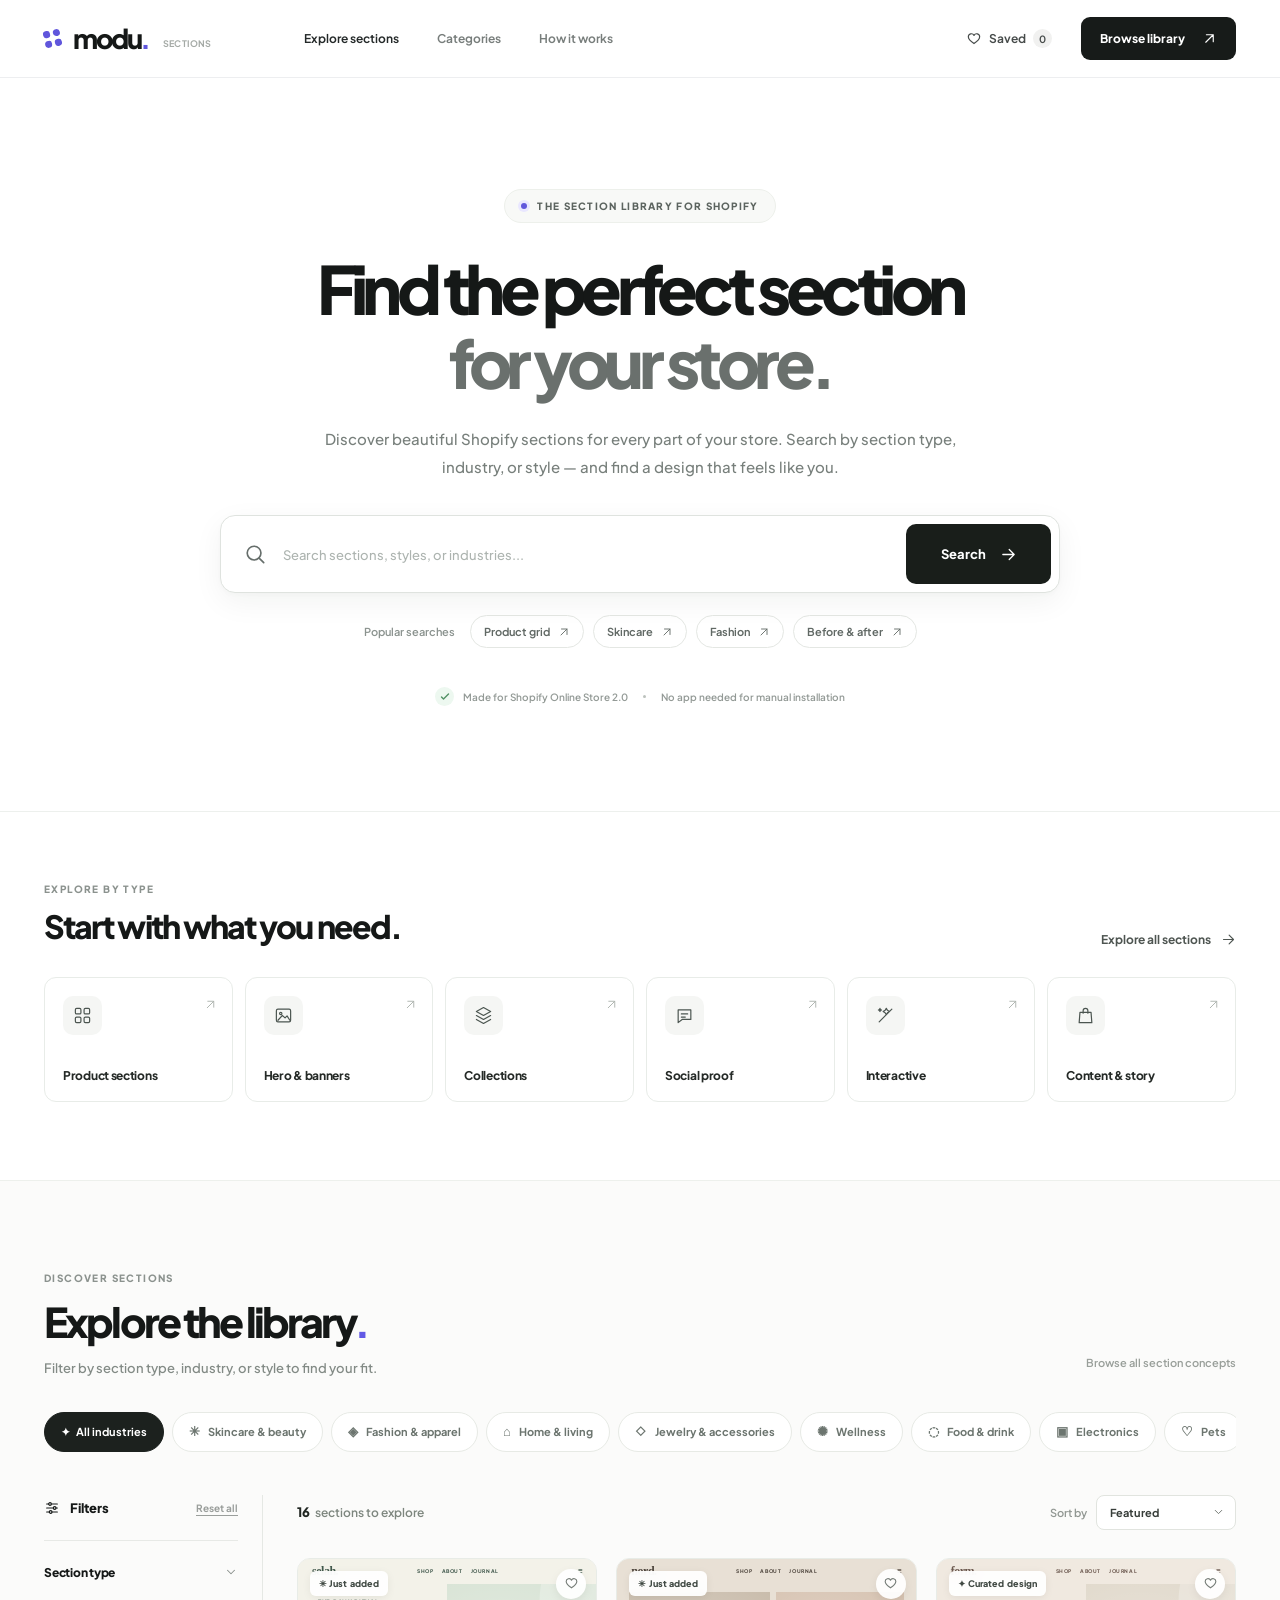
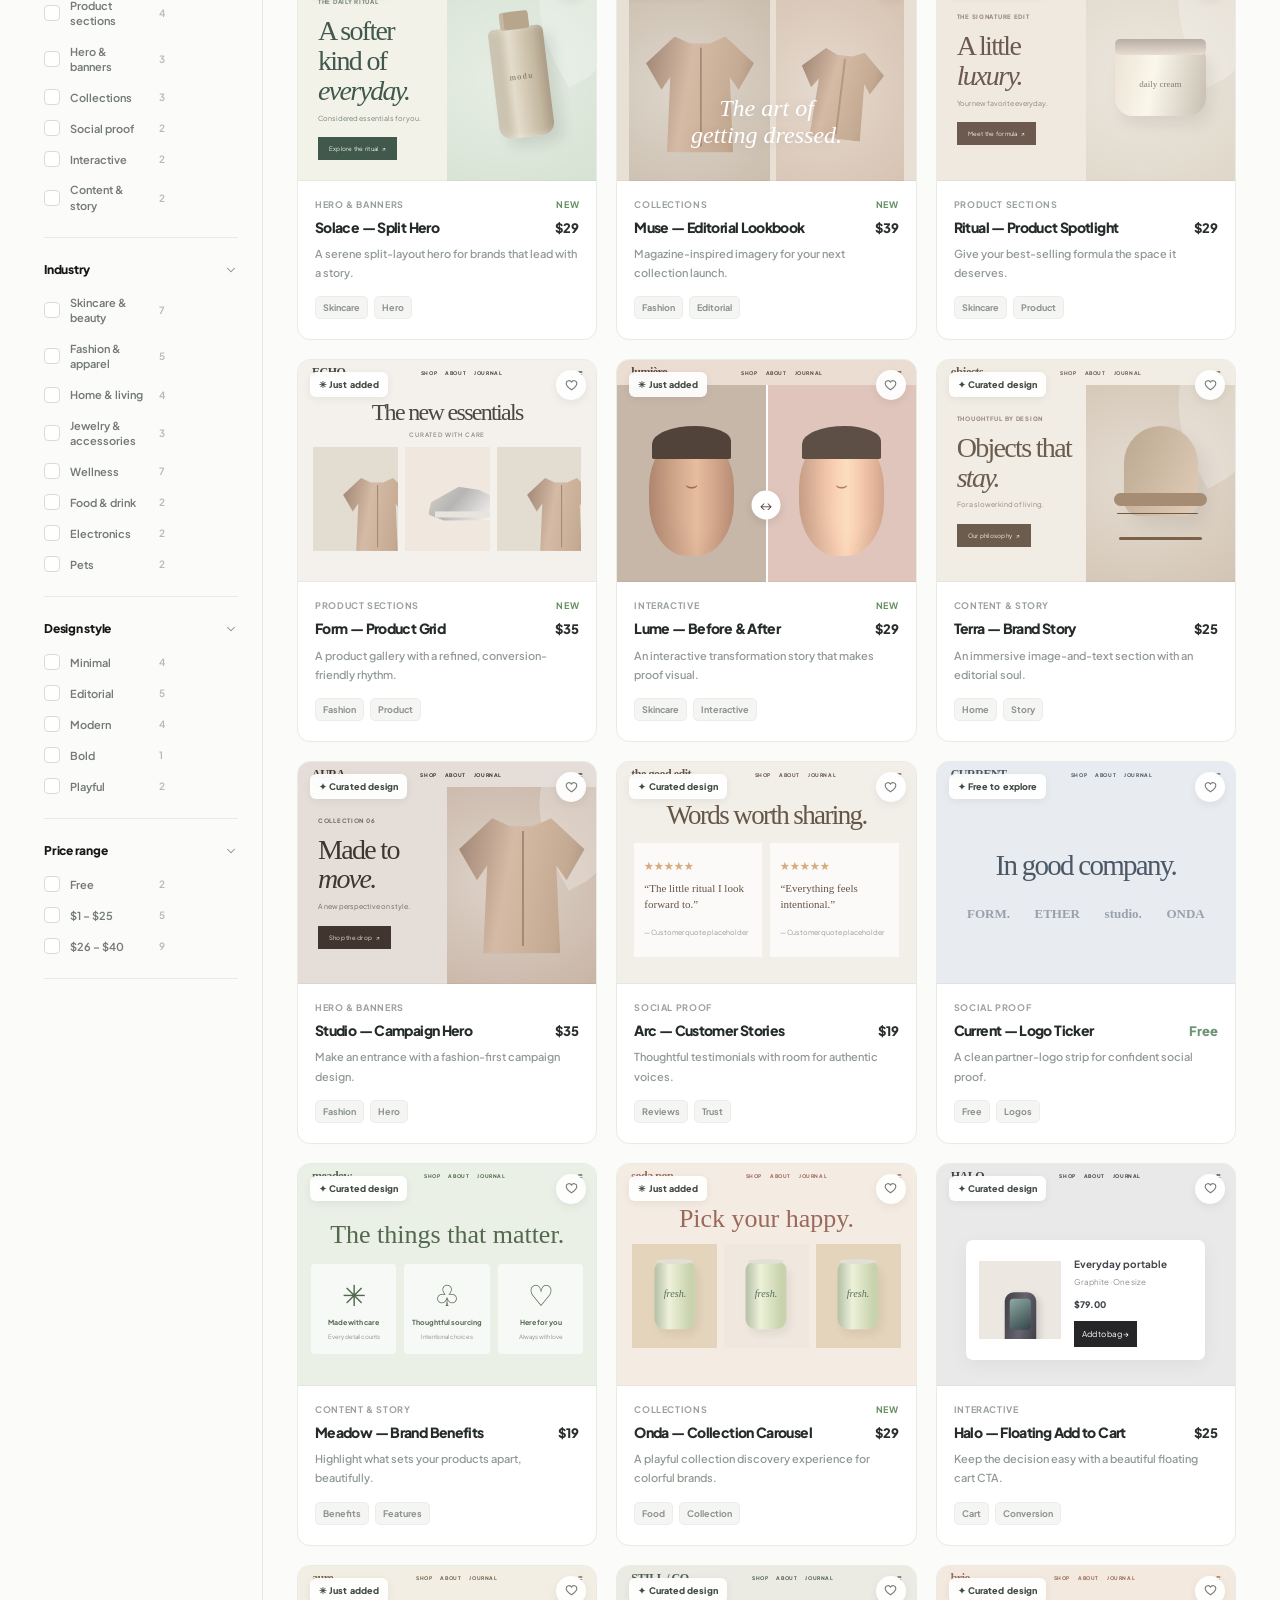
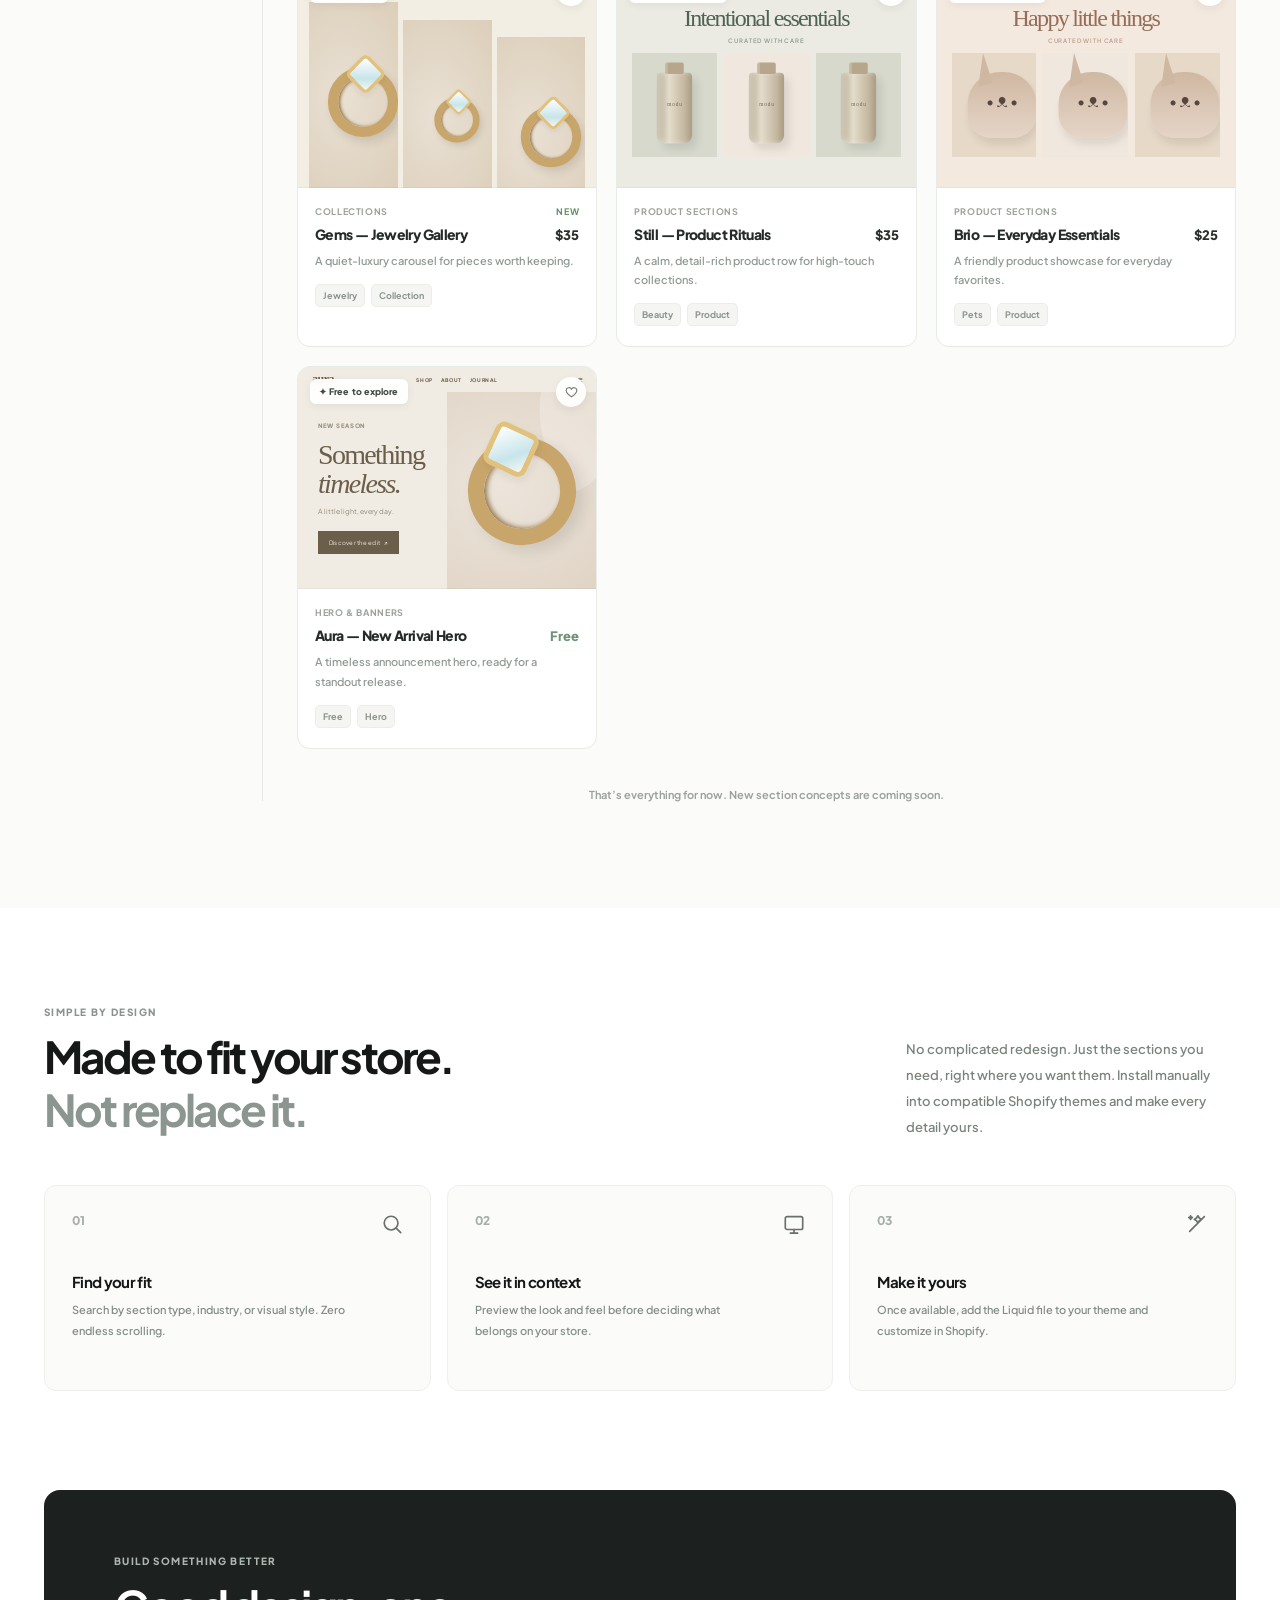
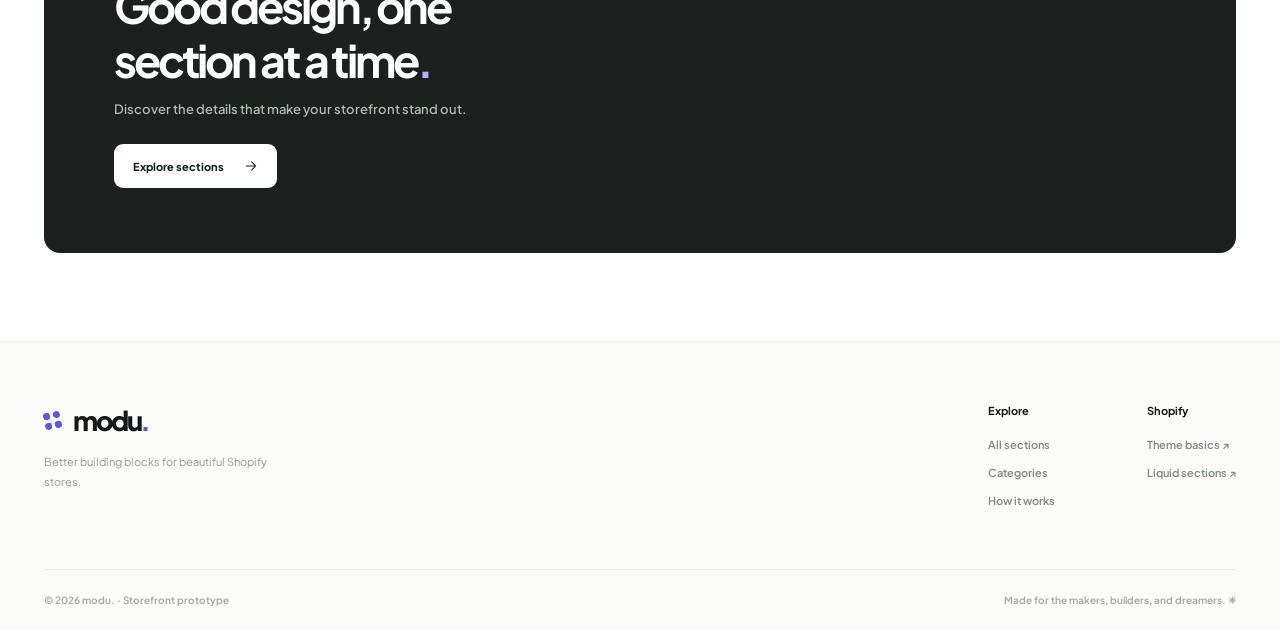
==== index.html @ a3907ee9 "feat: publish refined Shopify sections marketplace frontend and Pages workflow" ====
<!doctype html>
<html lang="en">
<head>
  <meta charset="utf-8" />
  <meta name="viewport" content="width=device-width, initial-scale=1" />
  <meta name="theme-color" content="#fafaf8" />
  <meta name="description" content="Discover thoughtfully designed Shopify sections. Search by section type, industry, style, and price, then preview your favorites." />
  <title>modu. — A better way to build Shopify stores</title>
  <link rel="preconnect" href="https://fonts.googleapis.com" />
  <link rel="preconnect" href="https://fonts.gstatic.com" crossorigin />
  <link href="https://fonts.googleapis.com/css2?family=Plus+Jakarta+Sans:wght@400;450;500;550;600;650;700;750;800&display=swap" rel="stylesheet" />
  <link rel="stylesheet" href="styles.css" />
  <link rel="stylesheet" href="refined.css" />

</head>
<body>
  <svg class="sprite" xmlns="http://www.w3.org/2000/svg" aria-hidden="true">
    <symbol id="i-search" viewBox="0 0 24 24"><circle cx="11" cy="11" r="7.5"/><path d="m16.5 16.5 5 5"/></symbol>
    <symbol id="i-arrow" viewBox="0 0 24 24"><path d="M4 12h16m-7-7 7 7-7 7"/></symbol>
    <symbol id="i-northeast" viewBox="0 0 24 24"><path d="M6 18 18 6M7 6h11v11"/></symbol>
    <symbol id="i-chevron" viewBox="0 0 24 24"><path d="m6 9 6 6 6-6"/></symbol>
    <symbol id="i-heart" viewBox="0 0 24 24"><path d="M20.5 8.6c0 4.4-8.5 10.3-8.5 10.3S3.5 13 3.5 8.6a4.5 4.5 0 0 1 8.5-2 4.5 4.5 0 0 1 8.5 2Z"/></symbol>
    <symbol id="i-sparkles" viewBox="0 0 24 24"><path d="m12 2 1.8 6.2L20 10l-6.2 1.8L12 18l-1.8-6.2L4 10l6.2-1.8L12 2Z"/><path d="m19 17 .7 2.3L22 20l-2.3.7L19 23l-.7-2.3L16 20l2.3-.7L19 17Z"/></symbol>
    <symbol id="i-grid" viewBox="0 0 24 24"><rect x="3" y="3" width="7" height="7" rx="1.6"/><rect x="14" y="3" width="7" height="7" rx="1.6"/><rect x="3" y="14" width="7" height="7" rx="1.6"/><rect x="14" y="14" width="7" height="7" rx="1.6"/></symbol>
    <symbol id="i-picture" viewBox="0 0 24 24"><rect x="3" y="4" width="18" height="16" rx="2"/><circle cx="8.5" cy="9.5" r="1.5"/><path d="m5 18 5.5-6 3.5 3 2.5-2.5 3.5 5.5"/></symbol>
    <symbol id="i-layers" viewBox="0 0 24 24"><path d="m12 2 9 5-9 5-9-5 9-5ZM3 12l9 5 9-5M3 17l9 5 9-5"/></symbol>
    <symbol id="i-message" viewBox="0 0 24 24"><path d="M4 5h16v12H9l-5 4V5Z"/><path d="M8 10h8M8 14h5"/></symbol>
    <symbol id="i-wand" viewBox="0 0 24 24"><path d="m4 20 16-16M13 3l1.5 2.5L17 7l-2.5 1.5L13 11l-1.5-2.5L9 7l2.5-1.5L13 3ZM5 3l.6 1.5L7 5l-1.4.6L5 7l-.6-1.4L3 5l1.4-.5L5 3Z"/></symbol>
    <symbol id="i-check" viewBox="0 0 24 24"><path d="m5 12 4 4L19 6"/></symbol>
    <symbol id="i-close" viewBox="0 0 24 24"><path d="M5 5 19 19M19 5 5 19"/></symbol>
    <symbol id="i-sliders" viewBox="0 0 24 24"><path d="M4 6h16M4 12h16M4 18h16"/><circle cx="9" cy="6" r="2" fill="white"/><circle cx="16" cy="12" r="2" fill="white"/><circle cx="10" cy="18" r="2" fill="white"/></symbol>
    <symbol id="i-monitor" viewBox="0 0 24 24"><rect x="2.5" y="4" width="19" height="14" rx="2"/><path d="M8 22h8m-4-4v4"/></symbol>
    <symbol id="i-phone" viewBox="0 0 24 24"><rect x="6.5" y="2" width="11" height="20" rx="2.5"/><path d="M10.5 18.5h3"/></symbol>
    <symbol id="i-bag" viewBox="0 0 24 24"><path d="M5 8h14l1 13H4L5 8Z"/><path d="M9 9V6a3 3 0 0 1 6 0v3"/></symbol>
    <symbol id="i-play" viewBox="0 0 24 24"><path d="m8 5 12 7-12 7V5Z"/></symbol>
    <symbol id="i-copy" viewBox="0 0 24 24"><rect x="7" y="7" width="14" height="14" rx="2"/><path d="M17 7V5a2 2 0 0 0-2-2H5a2 2 0 0 0-2 2v10a2 2 0 0 0 2 2h2"/></symbol>
    <symbol id="i-menu" viewBox="0 0 24 24"><path d="M3 6h18M3 12h18M3 18h18"/></symbol>
    <symbol id="i-check-circle" viewBox="0 0 24 24"><circle cx="12" cy="12" r="9"/><path d="m8 12 3 3 5-6"/></symbol>
  </svg>
  <a href="#catalog" class="skip-link">Skip to sections</a>
  <header class="site-header" id="top">
    <div class="container nav-inner">
      <a class="brand" href="#top" aria-label="modu home"><span class="brand-mark"><i></i><i></i><i></i><i></i></span><span>modu<span class="brand-dot">.</span></span><span class="brand-sub">sections</span></a>
      <nav class="primary-nav" id="primary-nav" aria-label="Primary navigation">
        <a class="active" href="#catalog">Explore sections</a><a href="#categories">Categories</a><a href="#how-it-works">How it works</a>
      </nav>
      <div class="nav-actions">
        <button class="saved-btn" id="saved-nav" type="button" aria-label="Show saved sections"><svg class="icon"><use href="#i-heart"/></svg><span class="saved-label">Saved</span><span class="saved-count" id="saved-count">0</span></button>
        <a class="nav-cta" href="#catalog">Browse library <svg class="icon"><use href="#i-northeast"/></svg></a>
        <button class="mobile-menu" id="mobile-menu" aria-expanded="false" aria-controls="primary-nav" aria-label="Open navigation"><svg class="icon"><use href="#i-menu"/></svg></button>
      </div>
    </div>
  </header>
  <main>
    <section class="hero" aria-labelledby="hero-title">
      <div class="container hero-layout">
        <div class="hero-content">
          <div class="eyebrow"><span class="eyebrow-dot"></span> THE SECTION LIBRARY FOR SHOPIFY</div>
          <h1 id="hero-title">Find the perfect section<br/><span>for your store.</span></h1>
          <p class="hero-intro">Discover beautiful Shopify sections for every part of your store. Search by section type, industry, or style — and find a design that feels like you.</p>
          <form class="hero-search" id="hero-form" role="search" autocomplete="off">
            <div class="search-input-wrap"><svg class="icon search-magnify"><use href="#i-search"/></svg><input id="hero-query" type="search" aria-label="Search Shopify sections" placeholder="Search sections, styles, or industries..." autocomplete="off" /><button id="clear-search" type="button" class="search-clear" aria-label="Clear search" hidden><svg class="icon"><use href="#i-close"/></svg></button></div>
            <button type="submit" class="search-submit">Search <svg class="icon"><use href="#i-arrow"/></svg></button>
            <div class="search-suggestions" id="search-suggestions" hidden></div>
          </form>
          <div class="trending"><span>Popular searches</span><button type="button" data-search="product grid">Product grid <svg class="icon"><use href="#i-northeast"/></svg></button><button type="button" data-search="skincare">Skincare <svg class="icon"><use href="#i-northeast"/></svg></button><button type="button" data-search="fashion">Fashion <svg class="icon"><use href="#i-northeast"/></svg></button><button type="button" data-search="before after">Before &amp; after <svg class="icon"><use href="#i-northeast"/></svg></button></div>
          <div class="hero-note"><span class="note-icon"><svg class="icon"><use href="#i-check"/></svg></span> Made for Shopify Online Store 2.0 <span class="hero-note-separator"></span> No app needed for manual installation</div>
        </div>
      </div>
    </section>

    <section class="categories-section" id="categories" aria-labelledby="cat-title">
      <div class="container"><div class="section-head compact"><div><p class="kicker">EXPLORE BY TYPE</p><h2 id="cat-title">Start with what you need.</h2></div><a href="#catalog" class="text-link">Explore all sections <svg class="icon"><use href="#i-arrow"/></svg></a></div>
        <div class="category-scroll" id="category-strip">
          <button type="button" class="category-tile" data-type="Product sections"><span class="cat-icon warm"><svg class="icon"><use href="#i-grid"/></svg></span><span>Product sections</span><svg class="icon tiny-arrow"><use href="#i-northeast"/></svg></button>
          <button type="button" class="category-tile" data-type="Hero & banners"><span class="cat-icon lavender"><svg class="icon"><use href="#i-picture"/></svg></span><span>Hero & banners</span><svg class="icon tiny-arrow"><use href="#i-northeast"/></svg></button>
          <button type="button" class="category-tile" data-type="Collections"><span class="cat-icon peach"><svg class="icon"><use href="#i-layers"/></svg></span><span>Collections</span><svg class="icon tiny-arrow"><use href="#i-northeast"/></svg></button>
          <button type="button" class="category-tile" data-type="Social proof"><span class="cat-icon green"><svg class="icon"><use href="#i-message"/></svg></span><span>Social proof</span><svg class="icon tiny-arrow"><use href="#i-northeast"/></svg></button>
          <button type="button" class="category-tile" data-type="Interactive"><span class="cat-icon pink"><svg class="icon"><use href="#i-wand"/></svg></span><span>Interactive</span><svg class="icon tiny-arrow"><use href="#i-northeast"/></svg></button>
          <button type="button" class="category-tile" data-type="Content & story"><span class="cat-icon blue"><svg class="icon"><use href="#i-bag"/></svg></span><span>Content & story</span><svg class="icon tiny-arrow"><use href="#i-northeast"/></svg></button>
        </div>
      </div>
    </section>

    <section class="catalog-section" id="catalog" aria-labelledby="catalog-title">
      <div class="container">
        <div class="catalog-intro"><div><p class="kicker">DISCOVER SECTIONS</p><h2 id="catalog-title">Explore the library<span class="accent-period">.</span></h2><p>Filter by section type, industry, or style to find your fit.</p></div><span class="catalog-side-note">Browse all section concepts</span></div>
        <div class="industry-row" role="group" aria-label="Filter by industry" id="industry-pills"></div>
        <div class="browse-layout">
          <aside class="sidebar" id="sidebar" aria-label="Section filters"><div class="filter-sidebar-top"><div><svg class="icon"><use href="#i-sliders"/></svg> Filters</div><button type="button" class="plain-link" id="reset-side">Reset all</button></div><div id="filter-groups"></div><button class="filter-mobile-apply" id="mobile-apply" type="button">Show sections <svg class="icon"><use href="#i-arrow"/></svg></button></aside>
          <div class="catalog-main">
            <div class="results-toolbar"><div class="results-count"><strong id="result-count">16</strong> <span id="result-label">sections to explore</span></div><div class="sort-actions"><button type="button" class="mobile-filter-trigger" id="mobile-filter-trigger"><svg class="icon"><use href="#i-sliders"/></svg> Filters <span id="filter-num"></span></button><label for="sort-select">Sort by</label><div class="sort-wrap"><select id="sort-select"><option value="featured">Featured</option><option value="newest">Newest</option><option value="price-low">Price: low to high</option><option value="price-high">Price: high to low</option><option value="name">Name: A to Z</option></select><svg class="icon"><use href="#i-chevron"/></svg></div></div></div>
            <div class="active-filters" id="active-filters" hidden></div>
            <div class="product-grid" id="product-grid"></div>
            <div class="no-results" id="no-results" hidden><div class="no-results-icon"><svg class="icon"><use href="#i-search"/></svg></div><h3>No sections found</h3><p>Try a different keyword or clear some filters to see more sections.</p><button class="btn-dark" type="button" id="no-result-reset">Clear all filters <svg class="icon"><use href="#i-arrow"/></svg></button></div>
            <div class="catalog-end" id="catalog-end">That’s everything for now. New section concepts are coming soon.</div>
          </div>
        </div>
      </div>
    </section>

    <section class="how-section" id="how-it-works"><div class="container how-container"><div class="how-top"><div><p class="kicker">SIMPLE BY DESIGN</p><h2>Made to fit your store.<br/><em>Not replace it.</em></h2></div><p>No complicated redesign. Just the sections you need, right where you want them. Install manually into compatible Shopify themes and make every detail yours.</p></div><div class="step-grid"><div class="step"><div class="step-number">01 <svg class="icon"><use href="#i-search"/></svg></div><h3>Find your fit</h3><p>Search by section type, industry, or visual style. Zero endless scrolling.</p></div><div class="step"><div class="step-number">02 <svg class="icon"><use href="#i-monitor"/></svg></div><h3>See it in context</h3><p>Preview the look and feel before deciding what belongs on your store.</p></div><div class="step"><div class="step-number">03 <svg class="icon"><use href="#i-wand"/></svg></div><h3>Make it yours</h3><p>Once available, add the Liquid file to your theme and customize in Shopify.</p></div></div></div></section>

    <section class="closing"><div class="container closing-panel"><div><p class="kicker">BUILD SOMETHING BETTER</p><h2>Good design, one<br/>section at a time<span>.</span></h2><p>Discover the details that make your storefront stand out.</p><a href="#catalog" class="closing-cta">Explore sections <svg class="icon"><use href="#i-arrow"/></svg></a></div></div></section>
  </main>
  <footer><div class="container footer-main"><div class="footer-brand"><a class="brand" href="#top"><span class="brand-mark"><i></i><i></i><i></i><i></i></span><span>modu<span class="brand-dot">.</span></span></a><p>Better building blocks for beautiful Shopify stores.</p></div><div class="footer-links"><div><strong>Explore</strong><a href="#catalog">All sections</a><a href="#categories">Categories</a><a href="#how-it-works">How it works</a></div><div><strong>Shopify</strong><a href="https://help.shopify.com/en/manual/online-store/themes" target="_blank" rel="noopener noreferrer">Theme basics ↗</a><a href="https://shopify.dev/docs/storefronts/themes/architecture/sections" target="_blank" rel="noopener noreferrer">Liquid sections ↗</a></div></div></div><div class="container footer-bottom"><span>© 2026 modu. · Storefront prototype</span><span>Made for the makers, builders, and dreamers. ✳</span></div></footer>
  <div class="modal-overlay" id="modal-overlay" hidden><div class="modal" role="dialog" aria-modal="true" aria-labelledby="modal-name"><div class="modal-header"><span class="modal-eyebrow"><span class="eyebrow-dot"></span> SECTION PREVIEW</span><button type="button" class="modal-close" id="modal-close" aria-label="Close preview"><svg class="icon"><use href="#i-close"/></svg></button></div><div class="modal-content"><div class="modal-preview-column"><div class="modal-preview-toolbar"><div class="preview-device-buttons"><button type="button" class="device active" id="device-desktop"><svg class="icon"><use href="#i-monitor"/></svg> Desktop</button><button type="button" class="device" id="device-mobile"><svg class="icon"><use href="#i-phone"/></svg> Mobile</button></div><span>Visual concept preview</span></div><div class="modal-scene-container" id="modal-scene-container"></div></div><div class="modal-details" id="modal-details"></div></div></div></div>
  <div class="mobile-filter-backdrop" id="mobile-filter-backdrop" hidden></div><div class="toast" id="toast" role="status" aria-live="polite"></div>
<script defer src="app.js"></script>
</body>
</html>
---- styles.css ----
:root{--ink:#171b1c;--soft:#6d7374;--muted:#949a99;--line:#e6e8e6;--paper:#fbfbf9;--white:#fff;--accent:#5147d8;--accent-light:#eeecff;--lime:#d8f1b6;--r:16px}
*[hidden]{display:none!important}*{box-sizing:border-box}html{scroll-behavior:smooth;scroll-padding-top:95px}body{margin:0;color:var(--ink);background:var(--paper);font-family:'Plus Jakarta Sans',Inter,ui-sans-serif,-apple-system,BlinkMacSystemFont,'Segoe UI',sans-serif;-webkit-font-smoothing:antialiased;font-size:14px}button,input,select{font:inherit}button{cursor:pointer}a{color:inherit;text-decoration:none}button,a{ -webkit-tap-highlight-color:transparent }button:focus-visible,a:focus-visible,input:focus-visible,select:focus-visible{outline:3px solid #afaaff;outline-offset:3px}.sprite{position:absolute;width:0;height:0;overflow:hidden}.icon{width:18px;height:18px;flex:none;fill:none;stroke:currentColor;stroke-width:1.8;stroke-linecap:round;stroke-linejoin:round}.container{width:min(100% - 80px,1320px);margin:auto}.skip-link{position:absolute;z-index:100;left:20px;top:-100px;padding:12px 18px;background:var(--ink);color:#fff}.skip-link:focus{top:12px}.topnote{display:flex;justify-content:center;align-items:center;gap:9px;height:36px;background:#f1f1ed;border-bottom:1px solid #e7e7e3;font-size:11px;letter-spacing:.03em;color:#575b57;font-weight:600}.topnote a{display:inline-flex;align-items:center;gap:5px;color:#242625;border-bottom:1px solid #737b72;font-weight:800}.topnote .icon{width:12px;height:12px}.small-spark{font-size:13px;color:#5147d8}.site-header{height:75px;position:sticky;top:0;z-index:40;background:rgba(251,251,249,.95);backdrop-filter:blur(18px);border-bottom:1px solid var(--line)}.nav-inner{height:100%;display:flex;align-items:center;justify-content:space-between;gap:30px}.brand{display:inline-flex;align-items:center;gap:9px;font-size:27px;font-weight:800;letter-spacing:-.085em;white-space:nowrap;line-height:1}.brand-mark{display:grid;grid-template-columns:repeat(2,8px);grid-template-rows:repeat(2,8px);gap:3px;transform:rotate(-12deg);margin-right:3px}.brand-mark i{display:block;background:var(--accent);border-radius:3px}.brand-mark i:nth-child(2){border-radius:50% 50% 3px 50%}.brand-mark i:nth-child(3){border-radius:50% 3px 50% 50%}.brand-dot{color:var(--accent)}.brand-sub{letter-spacing:.025em;color:#999;font-weight:650;text-transform:uppercase;font-size:9px;margin:11px 0 0 5px}.primary-nav{display:flex;align-items:center;gap:39px;margin-left:38px;margin-right:auto;height:100%}.primary-nav a{display:flex;align-items:center;height:100%;font-size:12px;font-weight:700;color:#747a78;position:relative;transition:color .2s}.primary-nav a:hover,.primary-nav a.active{color:#242929}.primary-nav a.active:after{position:absolute;content:"";bottom:-1px;left:0;right:0;height:2px;background:var(--ink)}.nav-actions{display:flex;align-items:center;gap:22px}.saved-btn{border:0;background:transparent;display:flex;align-items:center;gap:7px;font-size:12px;font-weight:750;color:#464b4a;padding:10px 2px}.saved-btn .icon{width:16px;height:16px}.saved-count{display:grid;place-items:center;border-radius:50%;background:#eae9e5;width:19px;height:19px;font-size:10px}.nav-cta{display:inline-flex;align-items:center;gap:17px;padding:14px 19px;background:#202626;color:white;border-radius:7px;font-size:12px;font-weight:750;transition:transform .2s,background .2s}.nav-cta:hover{background:#4942d2;transform:translateY(-2px)}.nav-cta .icon{width:15px;height:15px}.mobile-menu{display:none;border:0;background:none;padding:8px}
.hero{position:relative;overflow:hidden;border-bottom:1px solid #ebece8;background:linear-gradient(105deg,#fbfcfa 25%,#f8f9f4 58%,#eef0f3 100%)}.hero-mist{position:absolute;filter:blur(22px);pointer-events:none;border-radius:100%}.hero-mist-a{width:500px;height:480px;right:12%;top:-200px;background:radial-gradient(ellipse,rgba(226,230,253,.53) 0%,transparent 73%)}.hero-mist-b{width:550px;height:550px;left:-320px;bottom:-340px;background:radial-gradient(ellipse,rgba(213,241,220,.3) 0%,transparent 75%)}.hero-layout{position:relative;min-height:670px;display:grid;grid-template-columns:minmax(0,1.07fr) minmax(410px,.93fr);align-items:center;gap:12px;padding-top:73px;padding-bottom:68px}.hero-content{position:relative;z-index:5;max-width:735px}.eyebrow,.kicker{font-size:10px;letter-spacing:.16em;font-weight:800;color:#686f6d}.eyebrow{display:flex;align-items:center;gap:10px;margin-bottom:22px}.eyebrow-dot{width:7px;height:7px;background:#6aa77c;display:inline-block;border-radius:50%;box-shadow:0 0 0 3px #e7f5e9}.hero h1{font-size:clamp(47px,4.25vw,70px);line-height:1.12;letter-spacing:-.075em;margin:0;max-width:740px;font-weight:800}.hero h1 em{color:var(--accent);font-style:normal;position:relative}.hero h1 em:after{content:"";position:absolute;height:7px;background:#b5b0ee;border-radius:50%;left:1%;bottom:-9px;width:92%;transform:rotate(-2deg);opacity:.8}.hero-intro{font-size:14px;line-height:2;color:#717976;font-weight:500;max-width:550px;margin:30px 0 31px}.hero-search{width:min(100%,665px);display:flex;height:65px;background:white;padding:7px 7px 7px 17px;border:1px solid #dedfda;box-shadow:0 12px 45px rgba(24,33,24,.055);border-radius:10px;position:relative}.search-input-wrap{display:flex;align-items:center;flex:1;min-width:0;gap:12px}.search-magnify{color:#727a77;width:20px;height:20px}.hero-search input{border:0;outline:0;background:transparent;width:100%;font-size:12px;color:#2c3030;font-weight:650;min-width:0}.hero-search input::placeholder{color:#a1a6a3;font-weight:550}.search-clear{border:0;background:#f0f1ef;border-radius:50%;height:23px;width:23px;display:grid;place-items:center;padding:0}.search-clear .icon{width:13px;height:13px}.search-submit{background:#262a2c;border:0;border-radius:7px;color:#fff;font-weight:750;font-size:12px;white-space:nowrap;padding:0 19px;display:flex;align-items:center;gap:15px;transition:background .2s}.search-submit:hover{background:#5147d8}.search-submit .icon{width:15px;height:15px}.search-suggestions{position:absolute;top:calc(100% + 8px);left:0;right:0;z-index:20;background:white;border:1px solid #e1e3df;box-shadow:0 14px 40px rgba(20,27,24,.12);border-radius:10px;padding:10px}.search-suggestions .suggestion-head{font-size:10px;letter-spacing:.1em;color:#8b918f;text-transform:uppercase;padding:7px 11px;font-weight:800}.search-suggestions button{width:100%;display:flex;align-items:center;gap:11px;background:none;border:0;text-align:left;padding:11px;border-radius:7px;font-size:12px;font-weight:700;color:#4d5450}.search-suggestions button:hover{background:#f5f5f3}.search-suggestions .icon{width:15px;height:15px;color:#868b87}.search-suggestions button .suggestion-type{font-size:10px;color:#a4a9a6;margin-left:auto;font-weight:500}.trending{display:flex;align-items:center;gap:8px;flex-wrap:wrap;margin-top:18px}.trending>span{font-size:11px;font-weight:600;color:#929995;margin-right:4px}.trending button{display:inline-flex;align-items:center;gap:7px;background:#fff;border:1px solid #e8e9e5;border-radius:100px;padding:7px 10px;font-size:10px;font-weight:700;color:#747b77;transition:color .2s,border .2s}.trending button:hover{color:#4941c7;border-color:#c9c5f2}.trending .icon{width:11px;height:11px}.hero-note{display:flex;align-items:center;gap:8px;margin-top:40px;font-size:10px;font-weight:700;color:#858d88}.note-icon{background:#e0f1df;color:#4f8f67;display:grid;place-items:center;border-radius:50%;width:18px;height:18px}.note-icon .icon{width:12px;height:12px;stroke-width:2.8}.hero-note-separator{width:3px;height:3px;border-radius:50%;background:#aeb4ad;margin:0 3px}
.hero-art{height:500px;position:relative;align-self:center;min-width:0;transform:translate(14px,9px)}.art-orbit{position:absolute;border:1px solid rgba(130,134,156,.13);border-radius:50%;left:0;top:0}.art-orbit-one{width:510px;height:510px;left:22px;top:-8px}.art-orbit-two{width:365px;height:365px;left:96px;top:64px}.art-window{position:absolute;background:white;border:1px solid rgba(68,79,74,.13);box-shadow:0 30px 85px rgba(39,46,51,.12);overflow:hidden}.art-window-main{width:min(100%,493px);height:353px;left:0;top:70px;border-radius:12px;transform:rotate(-5deg)}.art-browser{height:31px;border-bottom:1px solid #f0f0ee;display:flex;align-items:center;gap:6px;padding:0 13px;color:#b4b9b4;font-size:8px}.browser-dots{display:flex;gap:3px;margin-right:9px}.browser-dots b{display:block;width:5px;height:5px;border-radius:50%;background:#deded9}.browser-dots b:first-child{background:#f3c7c3}.browser-dots b:nth-child(2){background:#ecddbc}.browser-action{margin-left:auto;font-size:12px}.art-storefront{height:calc(100% - 31px);background:#f0efe6}.art-store-nav{height:41px;display:flex;align-items:center;justify-content:space-between;padding:0 20px;color:#536251;font-size:7px;font-weight:800}.art-store-nav span:first-child{font-family:Georgia,serif;font-size:19px;font-weight:700;letter-spacing:-.05em}.art-store-body{display:flex;height:calc(100% - 41px);align-items:stretch}.art-store-copy{width:53%;display:flex;flex-direction:column;align-items:flex-start;justify-content:center;padding-left:27px;padding-bottom:9px}.art-store-copy small{font-size:7px;letter-spacing:.17em;font-weight:750;color:#809383}.art-store-copy h2{font-family:Georgia,serif;font-weight:400;font-size:48px;line-height:1.03;letter-spacing:-.05em;color:#3d5a46;margin:17px 0 13px}.art-store-copy h2 i{font-weight:400}.art-store-copy p{font-size:8px;color:#687f6d;margin:0 0 19px}.art-store-button{background:#516f5b;color:#fff;font-size:8px;padding:10px 13px;border-radius:2px}.beauty-display{flex:1;position:relative;background:radial-gradient(ellipse at 40% 45%,#f1e7d4,#cad8c3 80%);overflow:hidden}.beauty-shadow{width:150px;height:20px;background:rgba(75,81,59,.2);filter:blur(14px);border-radius:50%;position:absolute;bottom:21px;left:28px}.beauty-bottle{position:absolute;bottom:30px;left:80px;width:102px;height:174px;border-radius:13px 13px 18px 18px;background:linear-gradient(95deg,#cbd6af,#e0e6c3 23%,#bdcaa4 75%,#a9ba8f);box-shadow:inset 6px 0 10px rgba(255,255,255,.38),inset -8px 0 15px rgba(78,97,61,.17),8px 8px 20px #8c957c77;display:flex;align-items:center;flex-direction:column;padding-top:44px;color:#496448;z-index:2}.beauty-bottle:before{position:absolute;content:"";width:58px;height:20px;top:-16px;left:22px;background:linear-gradient(90deg,#cbcfb6,#f3f0d8,#bec2a9);border-radius:4px 4px 1px 1px}.beauty-bottle>span{font-family:Georgia,serif;font-size:30px;letter-spacing:-.075em}.beauty-bottle small{font-size:6px;text-align:center;letter-spacing:.14em;line-height:1.7;margin-top:11px}.beauty-bottle b{font-size:7px;margin-top:12px;font-weight:600}.tiny-dot{color:#d8e9bd}.beauty-cap{position:absolute;width:55px;height:25px;background:#dae0c3;left:105px;top:57px;border-radius:6px 6px 2px 2px;box-shadow:inset 4px 0 8px white}.beauty-leaf{position:absolute;border-radius:95% 0 95% 0;z-index:1;background:#829e70;transform:rotate(-45deg)}.leaf-one{width:80px;height:40px;right:-24px;bottom:73px}.leaf-two{width:70px;height:35px;left:-33px;top:76px;transform:rotate(22deg)}.art-window-side{width:187px;height:241px;right:-12px;top:213px;border-radius:10px;transform:rotate(9deg);border:6px solid white;background:#e7e5da;box-shadow:0 30px 65px rgba(27,31,26,.16)}.art-side-label{height:38px;text-align:center;display:grid;place-items:center;font-family:Georgia,serif;font-size:15px;letter-spacing:.16em;background:#eeede6;color:#4e4c46}.art-side-visual{height:145px;position:relative;display:grid;place-items:center;background:linear-gradient(120deg,#e2d9cd,#c3c2b5)}.hanger-top{position:absolute;width:70px;height:70px;border:4px solid #736e63;border-bottom:0;border-left:0;border-radius:50%;top:0;right:35px;opacity:.15}.jacket-shape{width:94px;height:111px;clip-path:polygon(23% 0,43% 4%,57% 4%,77% 0,99% 24%,85% 45%,79% 32%,83% 100%,16% 100%,20% 33%,13% 45%,0 24%);background:linear-gradient(110deg,#c0a894,#e3cfbd 48%,#bca18a);box-shadow:inset 0 0 20px #66544655;position:relative}.jacket-shape:after{position:absolute;content:"";width:2px;height:90px;background:#aa937e;left:50%;top:17px}.art-side-bottom{height:46px;display:flex;justify-content:space-between;align-items:center;padding:0 8px;color:#5a574e;font-size:7px}.art-side-bottom b{font-family:Georgia,serif;font-size:13px}.floating-sticker{position:absolute;z-index:4;left:23px;bottom:7px;display:flex;align-items:center;gap:10px;background:#fff;box-shadow:0 10px 40px rgba(30,40,31,.12);border:1px solid #edeee9;border-radius:9px;padding:11px 16px;font-size:11px;font-weight:650;line-height:1.5;color:#5f6661;transform:rotate(3deg)}.floating-sticker>span{font-size:26px;color:#817ae8}.floating-sticker strong{color:#343a35}
.categories-section{padding:78px 0 82px;background:#fff;border-bottom:1px solid #f0f0ec}.section-head{display:flex;justify-content:space-between;align-items:flex-end;gap:20px}.kicker{margin:0 0 12px}.section-head h2,.catalog-intro h2{font-size:30px;letter-spacing:-.055em;line-height:1.3;margin:0;font-weight:800}.text-link{display:inline-flex;align-items:center;gap:10px;font-size:12px;font-weight:750;color:#4f5351}.text-link .icon{width:15px;height:15px}.text-link:hover{color:var(--accent)}.category-scroll{margin-top:29px;display:grid;grid-template-columns:repeat(6,minmax(0,1fr));gap:13px}.category-tile{height:149px;border:1px solid #e9ebe8;border-radius:10px;background:#fff;display:flex;align-items:flex-start;flex-direction:column;text-align:left;gap:0;padding:18px 17px 15px;position:relative;transition:transform .2s,box-shadow .2s,border-color .2s;color:#292d2b}.category-tile:hover{transform:translateY(-4px);box-shadow:0 14px 30px #232c2310;border-color:#cecbe8}.cat-icon{width:48px;height:48px;border-radius:10px;display:grid;place-items:center;margin-bottom:auto}.cat-icon .icon{width:22px;height:22px;stroke-width:1.5}.cat-icon.warm{background:#f6ede3;color:#9e7a51}.cat-icon.lavender{background:#f0ecff;color:#8172d1}.cat-icon.peach{background:#fff0e9;color:#df936f}.cat-icon.green{background:#eaf3e8;color:#6d9c76}.cat-icon.pink{background:#f9eaf0;color:#b77c9c}.cat-icon.blue{background:#eaf1fa;color:#7399c5}.category-tile>span:nth-child(2){font-size:12px;font-weight:750;letter-spacing:-.02em}.tiny-arrow{position:absolute;right:15px;top:19px;width:14px;height:14px;color:#a8aeab}
.catalog-section{padding:87px 0 101px}.catalog-intro{display:flex;align-items:flex-end;justify-content:space-between;gap:20px}.catalog-intro h2{font-size:38px}.accent-period{color:#6259e5}.catalog-intro p:not(.kicker){font-size:13px;font-weight:550;color:#919994;margin:11px 0 0}.catalog-side-note{display:inline-flex;align-items:center;gap:8px;color:#959d97;font-size:11px;font-weight:650;margin-bottom:7px}.dot-outline{width:9px;height:9px;border:2px solid #80a485;border-radius:50%}.industry-row{display:flex;gap:9px;overflow:auto;white-space:nowrap;margin:39px 0 34px;padding-bottom:5px;scrollbar-width:thin}.industry-pill{border:1px solid #e2e5e1;background:#fff;padding:12px 16px;border-radius:7px;font-size:11px;font-weight:700;color:#777e79;transition:all .18s;display:inline-flex;align-items:center;gap:8px}.industry-pill:hover{border-color:#aaa5eb;color:#5347bd}.industry-pill.selected{background:#252b2a;color:#fff;border-color:#252b2a}.industry-pill .pill-emoji{font-size:13px;line-height:1}.browse-layout{display:grid;grid-template-columns:228px minmax(0,1fr);gap:34px}.sidebar{border-right:1px solid #e7e9e5;padding:0 28px 0 0;align-self:stretch}.filter-sidebar-top{display:flex;justify-content:space-between;align-items:center;padding:7px 0 23px;border-bottom:1px solid #e7e9e6}.filter-sidebar-top>div{display:flex;gap:10px;align-items:center;font-size:13px;font-weight:800}.filter-sidebar-top .icon{width:16px;height:16px}.plain-link{border:0;background:none;padding:3px 0;color:#9a9e9b;font-size:10px;font-weight:700;text-decoration:underline;text-underline-offset:3px}.plain-link:hover{color:var(--accent)}.filter-group{padding:23px 0;border-bottom:1px solid #e9eae7}.filter-heading{display:flex;align-items:center;justify-content:space-between;font-size:12px;font-weight:800;margin-bottom:18px;letter-spacing:-.02em}.filter-heading .icon{width:14px;height:14px;color:#8b918d}.filter-options{display:flex;flex-direction:column;gap:15px}.filter-option{display:flex;align-items:center;gap:10px;cursor:pointer;font-size:11px;font-weight:620;color:#747b76;line-height:1.4}.filter-option input{appearance:none;flex:none;margin:0;width:16px;height:16px;border:1px solid #d8dcd6;background:white;border-radius:4px;display:grid;place-items:center;cursor:pointer}.filter-option input:checked{background:#4946c6;border-color:#4946c6}.filter-option input:checked:after{content:"";height:7px;width:4px;border:solid #fff;border-width:0 1.8px 1.8px 0;transform:rotate(45deg) translate(-1px,-1px)}.filter-option span{flex:1}.option-count{font-size:10px;color:#b4bab5}.filter-mobile-apply{display:none}.catalog-main{min-width:0}.results-toolbar{height:44px;display:flex;align-items:center;justify-content:space-between;margin:0 0 16px}.results-count{font-size:12px;color:#8d948f;font-weight:600}.results-count strong{font-size:13px;color:#222927;font-weight:800;margin-right:3px}.sort-actions{display:flex;gap:9px;align-items:center}.sort-actions>label{font-size:11px;color:#919792;font-weight:600}.sort-wrap{position:relative}.sort-wrap select{appearance:none;min-width:130px;border:1px solid #e1e4df;border-radius:6px;padding:10px 31px 10px 13px;background:#fff;color:#383e3a;font-size:11px;font-weight:700;cursor:pointer}.sort-wrap .icon{width:13px;height:13px;pointer-events:none;position:absolute;right:11px;top:50%;transform:translateY(-50%);color:#737973}.mobile-filter-trigger{display:none}.active-filters{display:flex;flex-wrap:wrap;gap:8px;margin:0 0 19px}.active-filters[hidden]{display:none}.active-filter{display:flex;align-items:center;gap:8px;border:1px solid #deddf3;border-radius:30px;background:#f3f1ff;color:#534dbc;padding:7px 10px;font-size:10px;font-weight:750}.active-filter .icon{width:11px;height:11px}.active-clear{background:none;border:0;color:#777d78;text-decoration:underline;font-size:10px;font-weight:750;padding:7px}.product-grid{display:grid;grid-template-columns:repeat(3,minmax(0,1fr));gap:24px 18px}.product-card{min-width:0;background:white;border:1px solid #e9ebe7;border-radius:10px;overflow:hidden;transition:transform .2s,box-shadow .2s,border .2s}.product-card:hover{transform:translateY(-4px);box-shadow:0 16px 34px rgba(23,29,24,.085);border-color:#d4d8d1}.card-media{height:215px;position:relative;overflow:hidden;background:#eceae6}.card-media:after{content:"";position:absolute;inset:0;pointer-events:none;border-bottom:1px solid #0000000a}.card-preview-open{border:0;background:none;padding:0;width:100%;height:100%;display:block;text-align:inherit;position:relative;overflow:hidden}.card-preview-open .scene{transition:transform .35s}.product-card:hover .card-preview-open .scene{transform:scale(1.028)}.card-floating-tag{position:absolute;top:12px;left:12px;border-radius:4px;background:rgba(255,255,255,.92);backdrop-filter:blur(6px);padding:7px 9px;font-size:9px;font-weight:850;color:#414a44;z-index:3;letter-spacing:.01em;box-shadow:0 2px 8px #00000010}.card-save{position:absolute;z-index:4;top:10px;right:10px;width:30px;height:30px;display:grid;place-items:center;border:0;border-radius:50%;background:#ffffffef;box-shadow:0 3px 10px #00000010;color:#777e79;transition:background .2s,color .2s}.card-save .icon{width:15px;height:15px}.card-save.saved{color:#eb5d72;background:#fff4f6}.card-save.saved svg{fill:#eb5d7288}.card-hover-preview{position:absolute;bottom:12px;left:50%;transform:translate(-50%,12px);opacity:0;background:#fff;border:1px solid #e6e8e4;border-radius:6px;padding:10px 16px;display:flex;align-items:center;gap:8px;white-space:nowrap;font-size:11px;font-weight:800;color:#333b36;box-shadow:0 4px 14px #00000012;z-index:4;transition:opacity .2s,transform .2s}.product-card:hover .card-hover-preview,.card-preview-open:focus-visible .card-hover-preview{opacity:1;transform:translate(-50%,0)}.card-hover-preview .icon{width:13px;height:13px}.card-info{padding:17px 16px 19px}.card-caption{display:flex;justify-content:space-between;gap:12px;align-items:center;color:#9aa19a;font-weight:700;font-size:9px;text-transform:uppercase;letter-spacing:.07em}.card-caption .card-new{color:#668f64}.card-title-row{display:flex;justify-content:space-between;align-items:baseline;gap:10px;margin-top:8px}.card-title-row button{font-size:14px;font-weight:800;letter-spacing:-.045em;background:transparent;border:0;padding:0;text-align:left;color:#252b29}.card-title-row button:hover{color:var(--accent)}.card-price{font-weight:800;font-size:13px;white-space:nowrap;color:#2a2f2b}.card-price.free{color:#6c9475}.card-description{font-size:11px;color:#8f9891;line-height:1.7;margin:8px 0 0;font-weight:550}.card-tags{display:flex;gap:6px;flex-wrap:wrap;margin-top:14px}.card-tags span{font-size:9px;font-weight:700;color:#8c938d;background:#f5f6f3;border:1px solid #ebede9;border-radius:4px;padding:5px 7px}.no-results{padding:84px 20px;text-align:center;border:1px dashed #dbdeda;border-radius:10px;background:#fff}.no-results-icon{width:62px;height:62px;border-radius:50%;background:#eeeff8;display:grid;place-items:center;margin:auto;color:#6e66b6}.no-results h3{font-size:20px;letter-spacing:-.04em;margin:23px 0 0}.no-results p{font-size:12px;line-height:1.8;color:#8e9590}.btn-dark{background:#242a29;color:white;border:0;border-radius:6px;padding:14px 18px;font-size:12px;font-weight:750;display:inline-flex;gap:10px;align-items:center}.btn-dark .icon{width:14px;height:14px}.catalog-end{text-align:center;font-size:11px;color:#9ba29d;margin:39px auto 0;font-weight:650}.catalog-end span{margin:0 9px;color:#8f88d6}
/* Individual storefront scenes - entirely original CSS mockups, no stock images. */
.scene{height:100%;width:100%;background:var(--scene-bg,#e6e5dd);color:var(--scene-ink,#333a37);overflow:hidden;position:relative;font-family:'Plus Jakarta Sans',sans-serif}.scene-topbar{height:25px;display:flex;justify-content:space-between;align-items:center;padding:0 14px;position:relative;z-index:2}.scene-topbar b{font-family:Georgia,serif;font-size:12px;letter-spacing:-.04em}.scene-topbar span{font-size:5px;letter-spacing:.12em;font-weight:750}.scene-content{height:calc(100% - 25px);position:relative}.scene-split{display:grid;grid-template-columns:1fr 1fr}.scene-copy{display:flex;flex-direction:column;justify-content:center;align-items:flex-start;padding:4px 10px 10px 20px;z-index:1}.scene-copy .scene-small{font-size:6px;letter-spacing:.12em;font-weight:750;margin-bottom:11px;opacity:.68}.scene-copy h4{font-family:Georgia,serif;font-size:28px;line-height:1.06;letter-spacing:-.06em;font-weight:400;margin:0 0 8px}.scene-copy h4 i{font-style:italic}.scene-copy p{font-size:7px;line-height:1.5;opacity:.7;margin:0 0 13px;max-width:110px}.scene-cta{display:inline-block;padding:8px 11px;font-size:6px;background:var(--scene-ink);color:var(--scene-bg);letter-spacing:.04em}.scene-image{height:100%;position:relative;overflow:hidden;background:var(--scene-panel,#d8dccc);display:grid;place-items:center}.scene-image:before{content:"";position:absolute;width:180%;height:125%;left:-35%;top:-25%;background:radial-gradient(ellipse at 40% 58%,rgba(255,255,255,.4),transparent 65%)}.obj-bottle{height:110px;width:55px;position:relative;border-radius:6px 6px 12px 12px;background:linear-gradient(90deg,#b3a88f,#e4dccb 35%,#c2b69e 80%,#aa9a85);box-shadow:inset 5px 0 8px #ffffff60,8px 9px 14px #00000018;transform:rotate(-7deg);z-index:2}.obj-bottle:before{content:"";position:absolute;top:-16px;left:13px;width:29px;height:18px;border-radius:3px;background:#b7a68b;box-shadow:inset 4px 0 #ffffff35}.obj-bottle:after{content:"m o d u";position:absolute;left:0;right:0;top:45px;text-align:center;color:#6c6258;font-size:8px;font-family:Georgia,serif;letter-spacing:-.03em}.obj-jar{height:68px;width:91px;border-radius:10px 10px 18px 18px;background:linear-gradient(100deg,#ece3d6,#faf7eb 42%,#c7bfb1);position:relative;z-index:2;box-shadow:5px 9px 15px #00000013}.obj-jar:before{content:"";height:16px;position:absolute;top:-9px;left:0;right:0;background:linear-gradient(#b8ada3,#e8ddd1);border-radius:5px}.obj-jar:after{content:"daily cream";position:absolute;left:0;right:0;top:31px;text-align:center;font-size:9px;font-family:Georgia,serif;color:#867d70}.obj-shirt{height:135px;width:128px;clip-path:polygon(27% 0%,41% 6%,59% 6%,73% 0%,99% 23%,85% 46%,77% 35%,80% 100%,20% 100%,23% 35%,15% 46%,1% 23%);background:linear-gradient(100deg,#9d8372 0%,#d5bba5 39%,#c5aa93 77%,#a08575);filter:drop-shadow(2px 10px 12px #00000011);position:relative;z-index:2}.obj-shirt:after{content:"";width:2px;height:115px;left:50%;top:13px;background:#a48a73;position:absolute}.obj-chair{position:relative;height:115px;width:110px;z-index:2}.obj-chair:before{content:"";width:74px;height:90px;border-radius:43px 43px 18px 18px;background:linear-gradient(115deg,#bba891,#e1cdb7);position:absolute;left:19px;top:0;box-shadow:8px 10px 17px #00000013}.obj-chair:after{content:"";position:absolute;width:93px;height:13px;left:9px;top:67px;border-radius:7px;background:#a58c72;box-shadow:-3px 14px 0 -6px #6d5b4a,0 39px 0 -5px #7b604c}.obj-ring{height:108px;width:108px;position:relative;z-index:2;border:16px solid #c8a66b;border-radius:50%;box-shadow:inset 3px 0 5px #96794f,5px 8px 15px #0000001b;transform:rotate(-20deg)}.obj-ring:before{content:"";width:36px;height:36px;position:absolute;top:-28px;left:19px;border-radius:9px;transform:rotate(45deg);background:linear-gradient(135deg,#fff,#c7e5ea 65%,#f7f6f1);border:5px solid #e2c17d;box-shadow:3px 3px 10px #00000010}.obj-can{height:99px;width:60px;border-radius:12px 12px 15px 15px;background:linear-gradient(90deg,#b4c0a7,#edf1d8 36%,#c8d2ad 88%);position:relative;z-index:2;box-shadow:5px 8px 13px #00000010}.obj-can:before{content:"";position:absolute;height:7px;width:54px;top:-4px;left:3px;background:#e0e0d7;border-radius:50%}.obj-can:after{content:"fresh.";position:absolute;top:39px;left:0;right:0;text-align:center;color:#56715e;font:italic 15px Georgia,serif}.obj-device{height:125px;width:63px;background:linear-gradient(100deg,#403d42,#676471,#3b3b42);border-radius:18px;z-index:2;position:relative;box-shadow:7px 6px 15px #00000023}.obj-device:before{content:"";position:absolute;top:13px;width:42px;left:10px;height:62px;border-radius:7px;background:linear-gradient(145deg,#8faaa2,#334449)}.obj-device:after{content:"◉";position:absolute;bottom:15px;left:0;right:0;text-align:center;color:#c8d0c7;font-size:13px}.obj-pet{height:96px;width:100px;background:linear-gradient(#cfb8a2,#e5d5c7);border-radius:48% 48% 36% 36%;position:relative;z-index:2;box-shadow:4px 9px 13px #00000016}.obj-pet:before{content:"";position:absolute;left:8px;top:-25px;border-left:22px solid transparent;border-right:0 solid transparent;border-bottom:45px solid #cfb8a2;transform:rotate(-18deg)}.obj-pet:after{content:"• ᴥ •";position:absolute;left:0;right:0;top:28px;text-align:center;font-size:22px;color:#56463f}.obj-shoe{position:relative;width:145px;height:69px;background:linear-gradient(130deg,#ded9d1,#b6b5b4 35%,#f2f1ee 70%);border-radius:55% 20% 15% 25%;transform:rotate(-13deg);z-index:2;box-shadow:3px 10px 15px #00000018;clip-path:polygon(3% 56%,31% 23%,52% 30%,75% 53%,98% 56%,99% 89%,85% 94%,16% 95%,0% 82%)}.obj-shoe:after{position:absolute;content:"";left:10px;right:0;bottom:8px;height:9px;background:#e8e4dd}.obj-leaf{width:82px;height:127px;position:absolute;right:-20px;top:-35px;border-radius:80% 0% 80% 0;background:#ffffff40;transform:rotate(-28deg)}.scene-grid .grid-label{font-family:Georgia,serif;font-size:24px;letter-spacing:-.07em;text-align:center;font-weight:400;margin:14px 0 9px}.scene-grid .grid-label small{display:block;font:600 6px 'Plus Jakarta Sans',sans-serif;letter-spacing:.14em;margin-top:5px;opacity:.6}.mini-products{display:grid;grid-template-columns:repeat(3,1fr);gap:7px;padding:0 15px}.mini-product{height:104px;background:var(--scene-panel,#f0ece5);position:relative;overflow:hidden;display:grid;place-items:center}.mini-product .obj-shirt{transform:scale(.54);flex:none}.mini-product .obj-bottle{transform:scale(.64)}.mini-product .obj-ring{transform:scale(.52)}.mini-product .obj-jar{transform:scale(.64)}.mini-product .obj-can{transform:scale(.68)}.mini-product .obj-device{transform:scale(.65)}.mini-product .obj-chair{transform:scale(.61)}.mini-product .obj-shoe{transform:scale(.68)}.mini-product .obj-pet{transform:scale(.69)}.scene-gallery{display:grid;grid-template-columns:1.05fr .95fr;gap:6px;padding:8px 12px;height:100%}.scene-gallery .scene-image:first-child{background:var(--scene-panel)}.scene-gallery .scene-image:nth-child(2){background:var(--scene-alt,#f3e6dc)}.scene-gallery .scene-image .obj-shirt{transform:scale(.86)}.scene-gallery .scene-image:nth-child(2) .obj-shirt{transform:scale(.66) rotate(7deg)}.scene-gallery .overlay-title{position:absolute;top:50%;left:12px;right:12px;text-align:center;color:#fff;font:italic 24px Georgia,serif;text-shadow:0 2px 15px #00000022;z-index:4}.scene-before{display:flex;height:100%;gap:0;position:relative}.scene-before .half{width:50%;height:100%;display:grid;place-items:center;position:relative;background:#c6b7a9}.scene-before .half:nth-child(2){background:#dfc5bc}.scene-face{width:85px;height:120px;background:linear-gradient(90deg,#b58b73,#e7bd9f 56%,#b98d74);border-radius:43% 43% 45% 45%;position:relative;box-shadow:inset 10px -12px 20px #0000000b}.scene-face:before{content:"⌣";position:absolute;top:35px;left:0;right:0;text-align:center;font-size:20px;color:#9c6b5b}.scene-face:after{content:"";position:absolute;top:-10px;left:3px;right:3px;height:33px;background:#51423a;border-radius:60% 50% 5% 5%}.scene-before .half:nth-child(2) .scene-face{filter:brightness(1.17) saturate(.86)}.before-divider{position:absolute;left:50%;top:0;height:100%;width:2px;background:white;z-index:3}.before-knob{position:absolute;left:50%;top:54%;width:29px;height:29px;border-radius:50%;background:white;z-index:4;display:grid;place-items:center;transform:translate(-50%,-50%);font-size:12px;box-shadow:0 3px 10px #00000018}.scene-testimonials{padding:13px 17px}.scene-testimonials h4{font:normal 27px Georgia,serif;letter-spacing:-.06em;margin:0 0 12px;text-align:center}.quote-cards{display:grid;grid-template-columns:1fr 1fr;gap:8px}.quote-card{height:114px;padding:12px 10px;background:#ffffffb5}.quote-card span{font-size:11px;color:#d6ab7f}.quote-card p{font-family:Georgia,serif;font-size:11px;line-height:1.4;margin:8px 0}.quote-card small{font-size:7px;color:#999}.scene-benefits{display:flex;flex-direction:column;justify-content:center;padding:15px 13px}.scene-benefits h4{font:normal 26px Georgia,serif;margin:0 0 14px;text-align:center}.benefit-cards{display:grid;grid-template-columns:repeat(3,1fr);gap:8px}.benefit-card{display:grid;place-items:center;text-align:center;height:90px;background:#ffffffa3;border-radius:4px;padding:12px 4px}.benefit-card i{font:normal 29px Georgia,serif}.benefit-card strong{font-size:7px;line-height:1.2}.benefit-card small{font-size:6px;color:#92958e}.scene-marquee{display:flex;flex-direction:column;justify-content:center;padding:22px}.scene-marquee h4{font:normal 29px Georgia,serif;letter-spacing:-.06em;line-height:1.1;margin:0 auto 24px;text-align:center}.marquee-logos{display:flex;justify-content:space-around;gap:8px;align-items:center}.marquee-logos b{font-family:Georgia,serif;font-size:13px;opacity:.5}.scene-carousel{padding:15px}.scene-carousel>h4{font:normal 26px Georgia,serif;text-align:center;margin:0 0 10px}.scene-carousel .mini-products{padding:0;gap:7px}.scene-cart{height:100%;display:grid;place-items:center}.cart-product{display:flex;align-items:center;gap:13px;width:80%;background:#fff;padding:13px;border-radius:7px;box-shadow:0 5px 20px #0000000d}.cart-product .cart-thumb{height:78px;width:82px;background:#ece7e1;display:grid;place-items:center;overflow:hidden}.cart-product .cart-thumb .obj-device{transform:scale(.5)}.cart-product b{font-size:10px}.cart-product small{display:block;font-size:8px;color:#8d918d;margin:6px 0}.cart-product em{font-size:9px;font-weight:850;font-style:normal}.scene-cart .mini-add{font-size:8px;background:#262628;color:#fff;padding:8px;margin-top:10px;display:inline-block}.scene-stacked{display:flex;height:100%;padding:11px;gap:5px}.scene-stacked .scene-image{flex:1}.scene-stacked .scene-image .obj-ring{transform:scale(.65)}.scene-stacked .scene-image:nth-child(2){margin-top:18px}.scene-stacked .scene-image:nth-child(3){margin-top:35px}.scene-stacked .scene-image:nth-child(2) .obj-ring{transform:scale(.42)}.scene-stacked .scene-image:nth-child(3) .obj-ring{transform:scale(.56)}
.how-section{background:#f0f2ed;padding:88px 0 93px}.how-top{display:flex;justify-content:space-between;gap:70px;align-items:center}.how-top h2{font-size:42px;line-height:1.25;letter-spacing:-.065em;margin:0}.how-top h2 em{font-style:normal;color:#8c9990}.how-top>p{max-width:330px;color:#8c958c;font-size:12px;line-height:2;font-weight:550;margin:33px 0 0}.step-grid{display:grid;grid-template-columns:repeat(3,1fr);gap:16px;margin-top:43px}.step{background:#fff;padding:24px 25px 30px;border:1px solid #e4e8e0;border-radius:9px;min-height:216px}.step-number{display:flex;justify-content:space-between;color:#b3bdb0;font-size:12px;font-weight:800}.step-number .icon{width:22px;height:22px;color:#81978a}.step h3{font-size:15px;letter-spacing:-.045em;margin:37px 0 9px}.step p{font-size:11px;line-height:1.9;color:#8f988e;max-width:280px;font-weight:550;margin:0}.closing{background:#fbfbf9;padding:80px 0}.closing-panel{min-height:360px;background:#ebe9fb;border:1px solid #e3e1f2;border-radius:13px;display:flex;justify-content:space-between;overflow:hidden;padding:55px 65px;position:relative}.closing-panel>div:first-child{position:relative;z-index:2}.closing-panel .kicker{color:#7d78a9}.closing-panel h2{font-size:clamp(30px,3.2vw,45px);letter-spacing:-.07em;line-height:1.2;margin:0}.closing-panel h2 span{color:#7e74dc}.closing-panel p:not(.kicker){color:#80809a;font-weight:550;font-size:12px;margin:15px 0 27px}.closing-cta{display:inline-flex;align-items:center;gap:20px;background:#282631;color:#fff;font-size:11px;font-weight:750;border-radius:7px;padding:15px 19px}.closing-cta .icon{width:14px;height:14px}.closing-art{position:absolute;right:60px;top:-80px;width:390px;height:390px}.ca-circle{position:absolute;border-radius:50%}.c1{height:340px;width:340px;left:30px;top:40px;background:#ccc6f0}.c2{height:265px;width:265px;left:70px;top:70px;background:#dcd8fa}.c3{height:200px;width:200px;left:104px;top:104px;background:#f0edff}.ca-text{position:absolute;left:136px;top:172px;font-family:Georgia,serif;font-size:30px;line-height:1.05;transform:rotate(-14deg);color:#625b9c}.ca-text i{color:#7970d4}footer{background:#fff;border-top:1px solid #edece8}.footer-main{padding:65px 0;display:flex;justify-content:space-between;gap:50px}.footer-brand p{max-width:250px;color:#9aa09b;font-size:11px;line-height:1.8;margin:18px 0 0}.footer-links{display:flex;gap:92px}.footer-links div{display:flex;flex-direction:column;gap:15px}.footer-links strong{font-size:11px;margin-bottom:6px}.footer-links a{font-size:11px;font-weight:600;color:#9da49e}.footer-links a:hover{color:var(--accent)}.footer-bottom{border-top:1px solid #ecede9;padding:24px 0;display:flex;justify-content:space-between;gap:20px;color:#a7aca8;font-size:10px;font-weight:650}
.modal-overlay{position:fixed;inset:0;background:rgba(14,20,18,.65);backdrop-filter:blur(5px);display:flex;align-items:center;justify-content:center;padding:25px;z-index:100;overflow:auto}.modal-overlay[hidden],.mobile-filter-backdrop[hidden]{display:none}.modal{background:#fff;width:min(1100px,100%);max-height:min(860px,calc(100vh - 40px));border-radius:14px;box-shadow:0 25px 95px #0003;display:flex;flex-direction:column;overflow:hidden}.modal-header{height:64px;display:flex;align-items:center;justify-content:space-between;padding:0 26px;border-bottom:1px solid #ebece9;flex:none}.modal-eyebrow{font-size:10px;letter-spacing:.1em;color:#8c948d;font-weight:800;display:flex;align-items:center;gap:9px}.modal-close{width:34px;height:34px;border-radius:50%;background:#f5f5f2;border:0;display:grid;place-items:center}.modal-close .icon{width:15px;height:15px}.modal-content{display:grid;grid-template-columns:minmax(0,1.5fr) minmax(300px,.83fr);min-height:0;overflow:auto}.modal-preview-column{padding:24px;background:#f4f4f1;display:flex;flex-direction:column;min-height:390px}.modal-preview-toolbar{display:flex;justify-content:space-between;align-items:center;margin-bottom:21px;gap:15px}.modal-preview-toolbar>span{color:#a0a5a0;font-size:10px;font-weight:600}.preview-device-buttons{display:flex;gap:3px;background:#e8e9e5;padding:4px;border-radius:7px}.device{display:flex;gap:7px;align-items:center;border:0;background:transparent;padding:8px 12px;border-radius:5px;color:#919891;font-size:11px;font-weight:700}.device.active{background:white;color:#303831;box-shadow:0 2px 6px #0001}.device .icon{width:15px;height:15px}.modal-scene-container{flex:1;min-height:325px;display:grid;place-items:center}.modal-scene-container>.scene{width:min(100%,600px);height:350px;box-shadow:0 15px 35px #171b1816;border:7px solid #fff;border-radius:9px;transition:width .2s}.modal-scene-container.mobile-preview>.scene{width:220px;height:370px}.modal-scene-container .scene .scene-topbar{height:33px;padding:0 18px}.modal-scene-container .scene .scene-topbar b{font-size:17px}.modal-scene-container .scene .scene-topbar span{font-size:8px}.modal-scene-container .scene .scene-content{height:calc(100% - 33px)}.modal-scene-container .scene .scene-copy h4{font-size:47px}.modal-scene-container .scene .scene-copy .scene-small{font-size:8px}.modal-scene-container .scene .scene-copy p{font-size:10px;max-width:170px}.modal-scene-container .scene .scene-copy{padding-left:30px}.modal-scene-container .scene .scene-cta{font-size:9px;padding:11px 15px}.modal-scene-container .scene .scene-grid .grid-label,.modal-scene-container .scene .scene-testimonials h4,.modal-scene-container .scene .scene-carousel h4,.modal-scene-container .scene .scene-benefits h4{font-size:32px}.modal-scene-container .scene .mini-product{height:190px}.modal-scene-container.mobile-preview .scene .scene-copy{padding-left:12px}.modal-scene-container.mobile-preview .scene .scene-copy h4{font-size:22px}.modal-scene-container.mobile-preview .scene .scene-copy .scene-small{font-size:5px}.modal-scene-container.mobile-preview .scene .scene-copy p{font-size:7px}.modal-scene-container.mobile-preview .scene .scene-cta{font-size:6px;padding:7px}.modal-scene-container.mobile-preview .scene .mini-product{height:155px}.modal-scene-container.mobile-preview .scene .mini-products{grid-template-columns:repeat(2,1fr)}.modal-scene-container.mobile-preview .scene .mini-product:nth-child(3){display:none}.modal-scene-container.mobile-preview .scene .scene-grid .grid-label,.modal-scene-container.mobile-preview .scene .scene-testimonials h4,.modal-scene-container.mobile-preview .scene .scene-carousel h4,.modal-scene-container.mobile-preview .scene .scene-benefits h4{font-size:24px}.modal-details{padding:32px 28px 28px;border-left:1px solid #eeefeb}.modal-tags{display:flex;gap:7px;flex-wrap:wrap}.modal-tags span{font-size:9px;background:#f1f2ef;color:#858c85;padding:7px 9px;font-weight:750;border-radius:4px}.modal-details h2{font-size:28px;letter-spacing:-.07em;margin:22px 0 12px}.modal-details>p{font-size:12px;line-height:1.9;color:#808a81;font-weight:550}.modal-price{font-size:25px;font-weight:800;letter-spacing:-.06em;margin-top:24px}.modal-price span{font-size:10px;font-weight:600;color:#999;letter-spacing:0;margin-left:6px}.detail-divider{height:1px;background:#ecede9;margin:23px 0}.detail-list{display:flex;flex-direction:column;gap:15px}.detail-list span{display:flex;align-items:center;gap:9px;font-size:11px;color:#5d6960;font-weight:650}.detail-list .icon{width:15px;height:15px;color:#719775}.modal-action{width:100%;margin-top:27px;border:0;border-radius:7px;display:flex;align-items:center;justify-content:center;gap:12px;padding:15px;color:#fff;background:#282c2b;font-size:12px;font-weight:800}.modal-action .icon{width:15px;height:15px}.modal-action.secondary{background:#eeedf9;color:#5147c9;margin-top:10px}.modal-notice{font-size:10px!important;margin:13px 0 0;color:#abb0ab!important;line-height:1.8!important}.toast{position:fixed;bottom:22px;left:50%;transform:translate(-50%,18px);background:#212a25;color:#fff;font-size:12px;font-weight:700;padding:12px 18px;border-radius:8px;box-shadow:0 13px 35px #0003;opacity:0;transition:opacity .25s,transform .25s;z-index:120;pointer-events:none;max-width:min(90vw,500px);text-align:center}.toast.show{opacity:1;transform:translate(-50%,0)}
@media(max-width:1210px){.container{width:min(100% - 56px,1320px)}.hero-layout{grid-template-columns:minmax(0,1.1fr) minmax(330px,.9fr);min-height:620px}.hero h1{font-size:60px}.hero-art{transform:scale(.88) translate(-16px,4px);transform-origin:center left}.product-grid{gap:16px}.card-media{height:185px}.scene-copy h4{font-size:24px}.category-tile{padding:16px 13px}.category-tile>span:nth-child(2){font-size:11px}}
@media(max-width:1020px){.hero-layout{grid-template-columns:1fr .65fr;gap:0;min-height:580px}.hero h1{font-size:54px}.hero-intro{max-width:490px;font-size:13px}.hero-art{transform:scale(.73) translate(-55px,12px);transform-origin:left center;width:490px}.browse-layout{grid-template-columns:187px minmax(0,1fr);gap:23px}.sidebar{padding-right:20px}.product-grid{grid-template-columns:repeat(2,minmax(0,1fr));gap:20px}.card-media{height:210px}.category-scroll{grid-template-columns:repeat(3,1fr)}.primary-nav{gap:22px;margin-left:15px}.nav-actions{gap:15px}}
@media(max-width:760px){.container{width:min(100% - 36px,1320px)}.topnote{font-size:9px;gap:5px}.site-header{height:65px}.nav-cta,.saved-label,.brand-sub{display:none}.mobile-menu{display:grid}.primary-nav{display:none;position:absolute;top:65px;left:0;right:0;background:#fff;border-bottom:1px solid var(--line);margin:0;height:auto;padding:15px 18px;box-shadow:0 10px 15px #0001;flex-direction:column;align-items:stretch;gap:3px}.primary-nav.open{display:flex}.primary-nav a{padding:11px}.primary-nav a.active:after{display:none}.nav-inner{gap:15px}.nav-actions{gap:16px}.brand{font-size:26px}.hero-layout{display:block;min-height:0;padding-top:68px;padding-bottom:45px}.hero-content{max-width:none}.eyebrow{font-size:9px;margin-bottom:20px}.hero h1{font-size:clamp(45px,9vw,64px);line-height:1.13}.hero-intro{font-size:12px;line-height:1.9;margin:25px 0 25px;max-width:490px}.hero-search{height:58px;padding:6px 6px 6px 12px}.hero-search input{font-size:11px}.search-submit{padding:0 12px;font-size:10px;gap:7px}.trending{margin-top:13px}.trending>span{width:100%;font-size:10px}.hero-note{margin-top:26px;font-size:9px;flex-wrap:wrap}.hero-art{width:440px;max-width:100%;height:350px;margin:45px auto 0;transform:scale(.75) translate(12px,-40px);transform-origin:top left}.art-window-main{width:430px}.art-window-side{right:7px}.art-orbit-one{width:450px;height:450px}.categories-section{padding:55px 0}.section-head h2{font-size:25px}.section-head .text-link{font-size:10px;white-space:nowrap}.category-scroll{grid-template-columns:repeat(3,minmax(0,1fr));gap:9px;margin-top:24px}.category-tile{height:120px;padding:12px}.cat-icon{height:38px;width:38px}.cat-icon .icon{width:19px;height:19px}.category-tile>span:nth-child(2){font-size:10px}.tiny-arrow{right:11px;top:14px}.catalog-section{padding:60px 0 70px}.catalog-intro{display:block}.catalog-intro h2{font-size:30px}.catalog-intro p:not(.kicker){font-size:12px}.catalog-side-note{margin-top:14px;font-size:10px}.industry-row{margin:25px 0 22px}.industry-pill{padding:11px 13px;font-size:10px}.browse-layout{display:block}.sidebar{display:none;position:fixed;top:0;bottom:0;left:0;width:min(345px,88vw);max-width:100%;background:white;z-index:85;overflow:auto;padding:22px 24px 100px;box-shadow:20px 0 30px #0001}.sidebar.drawer-open{display:block}.filter-sidebar-top{position:sticky;top:-22px;background:white;z-index:5;padding-top:24px}.filter-mobile-apply{position:fixed;left:14px;bottom:14px;width:min(317px,calc(88vw - 28px));display:flex;align-items:center;justify-content:center;gap:12px;padding:15px;background:#252b29;color:#fff;border:0;border-radius:7px;font-size:12px;font-weight:800;z-index:87}.mobile-filter-backdrop{position:fixed;inset:0;background:#1216158a;z-index:80}.mobile-filter-trigger{display:flex;border:1px solid #dfe2dd;background:#fff;padding:10px 12px;border-radius:7px;gap:7px;align-items:center;font-size:11px;font-weight:750;color:#424a44}.mobile-filter-trigger .icon{height:14px;width:14px}.results-toolbar{height:44px;margin-bottom:15px}.sort-actions>label{display:none}.product-grid{grid-template-columns:repeat(2,minmax(0,1fr));gap:12px}.card-media{height:190px}.card-info{padding:13px 12px 14px}.card-title-row button{font-size:12px}.card-price{font-size:11px}.card-description{font-size:10px}.card-tags{margin-top:10px}.how-section{padding:59px 0}.how-top{display:block}.how-top h2{font-size:34px}.how-top>p{margin:19px 0 0}.step-grid{margin-top:26px;gap:9px}.step{padding:19px 15px;min-height:195px}.step h3{font-size:13px}.step p{font-size:10px}.closing{padding:55px 0}.closing-panel{min-height:320px;padding:39px 28px}.closing-panel h2{font-size:31px}.closing-art{opacity:.5;right:-210px;top:-30px}.footer-main{padding:45px 0}.footer-links{gap:32px}.modal-overlay{padding:10px}.modal{max-height:calc(100vh - 20px)}.modal-content{display:block;overflow:auto}.modal-preview-column{min-height:340px;padding:15px}.modal-scene-container>.scene{height:290px}.modal-details{border-left:0;border-top:1px solid #eeefeb;padding:26px}.modal-header{height:52px}.modal-preview-toolbar{margin-bottom:12px}}
@media(max-width:500px){.hero-art{width:355px;height:260px;transform:scale(.56) translate(0,-16px);margin-top:38px;margin-bottom:-15px}.hero h1{font-size:45px}.hero-intro{margin-top:21px}.hero-search input::placeholder{font-size:10px}.search-submit{padding:0 10px;gap:5px}.search-submit .icon{display:none}.category-scroll{grid-template-columns:repeat(2,minmax(0,1fr))}.category-tile{height:107px}.section-head{align-items:center}.section-head h2{font-size:24px}.section-head .text-link{font-size:0;gap:0}.section-head .text-link .icon{width:19px;height:19px}.card-media{height:155px}.mini-product{height:82px}.scene-copy{padding-left:10px}.scene-copy h4{font-size:20px}.scene-copy p{display:none}.scene-copy .scene-small{font-size:5px}.scene-copy .scene-cta{padding:6px;font-size:5px}.scene-gallery{padding:5px;gap:4px}.scene-grid .grid-label{font-size:20px}.scene-testimonials h4,.scene-carousel h4,.scene-benefits h4{font-size:20px}.scene-testimonials{padding:6px}.quote-card{height:100px;padding:7px}.quote-card p{font-size:9px}.scene-carousel{padding:7px}.scene-benefits{padding:7px}.benefit-card{padding:4px;height:70px}.benefit-card i{font-size:20px}.card-tags span{font-size:8px}.card-description{display:-webkit-box;-webkit-line-clamp:2;-webkit-box-orient:vertical;overflow:hidden;min-height:30px}.card-info{padding:12px 9px}.card-floating-tag{font-size:8px;padding:5px 7px;top:8px;left:8px}.card-save{width:26px;height:26px;top:7px;right:7px}.card-save .icon{width:13px;height:13px}.card-hover-preview{display:none}.sort-wrap select{min-width:115px;font-size:10px;padding:10px 24px 10px 8px}.sort-wrap .icon{right:8px}.step-grid{grid-template-columns:1fr}.step{min-height:0;padding:19px}.step h3{margin:17px 0 7px}.closing-panel h2{font-size:28px}.footer-main{flex-direction:column;gap:34px}.footer-links{gap:55px}.footer-bottom{flex-direction:column;gap:7px}.modal-scene-container>.scene{height:255px}.modal-scene-container .scene .scene-copy h4{font-size:26px}.modal-scene-container .scene .mini-product{height:125px}.modal-scene-container .scene .scene-grid .grid-label{font-size:24px}.modal-preview-toolbar>span{font-size:9px}.device{font-size:10px;padding:7px}.hero-note-separator{display:none}}
@media(prefers-reduced-motion:reduce){html{scroll-behavior:auto}*,*:before,*:after{transition:none!important;animation:none!important}}
---- refined.css ----
/* modu. design refresh: calm typography, centered search-first hero, quiet catalog. */
:root {
  --ink:#151817;
  --soft:#626a67;
  --muted:#929a95;
  --line:#e9ebe8;
  --paper:#fbfbfa;
  --white:#ffffff;
  --accent:#6056dc;
  --accent-light:#f4f2ff;
  --r:14px;
}
body{background:#fff}
.container{width:min(100% - 88px,1260px)}
.site-header{height:78px;background:rgba(255,255,255,.96);border-bottom:1px solid #edeef0;box-shadow:none}
.brand{gap:9px;font-size:27px;letter-spacing:-.09em}
.brand-mark{grid-template-columns:repeat(2,7px);grid-template-rows:repeat(2,7px);gap:3px}
.brand-sub{color:#a5aaa6;font-size:9px;margin-top:10px;font-weight:700}
.primary-nav{margin-left:62px;gap:38px}
.primary-nav a{font-size:12px;color:#777d7b;font-weight:650}
.primary-nav a.active:after{display:none}
.nav-actions{gap:27px}
.saved-btn{font-size:12px;font-weight:650}
.saved-count{background:#f1f1f0}
.nav-cta{background:#171b19;border-radius:9px;padding:14px 19px;font-size:12px;box-shadow:none}
.nav-cta:hover{background:#333836}
/* Hero deliberately contains no images, illustrations, product previews, or decorative art. */
.hero{background:#fff;border-bottom:1px solid #edf0ed;overflow:visible}
.hero-layout{display:flex;align-items:center;justify-content:center;min-height:0;padding:111px 0 105px}
.hero-content{width:100%;max-width:1030px;margin:auto;text-align:center}
.eyebrow{display:inline-flex;align-items:center;justify-content:center;gap:10px;margin:0 0 29px;color:#5c645f;background:#f8f9f7;border:1px solid #edf0eb;padding:10px 16px;border-radius:100px;font-size:10px;letter-spacing:.13em;font-weight:800}
.eyebrow-dot{background:#6056dc;box-shadow:0 0 0 3px #e9e7ff;width:6px;height:6px}
.hero h1{font-size:clamp(48px,5.2vw,78px);line-height:1.11;letter-spacing:-.083em;max-width:100%;font-weight:800;margin:0 auto}
.hero h1 span{color:#6a706d}
.hero-intro{font-size:15px;line-height:1.85;color:#777f7b;font-weight:500;max-width:640px;margin:25px auto 35px}
.hero-search{width:min(100%,840px);height:78px;border:1px solid #dfe3df;border-radius:15px;padding:8px 8px 8px 23px;box-shadow:0 9px 30px rgba(17,31,24,.055),0 2px 5px rgba(17,31,24,.018);margin:0 auto;transition:box-shadow .2s,border-color .2s}
.hero-search:focus-within{border-color:#aca6eb;box-shadow:0 0 0 4px #f0efff,0 10px 30px rgba(17,31,24,.045)}
.search-input-wrap{gap:15px}
.search-magnify{width:22px;height:22px;color:#666e6b}
.hero-search input{font-size:14px;font-weight:550;color:#222622;outline:0;min-width:0}
.hero-search input::placeholder{font-size:13px;color:#adb4b0;font-weight:500}
.search-submit{border-radius:10px;font-size:13px;padding:0 29px;min-width:145px;justify-content:center;background:#191e1a;gap:14px}
.search-submit:hover{background:#3c413e}
.search-submit .icon{width:17px;height:17px}
.search-suggestions{border-radius:12px;text-align:left;top:calc(100% + 10px)}
.trending{justify-content:center;gap:9px;margin-top:22px}
.trending>span{font-size:11px;color:#8b938f;margin-right:6px;font-weight:600}
.trending button{padding:9px 13px;background:#fff;color:#616965;border:1px solid #e4e7e3;font-size:11px;font-weight:650;gap:8px;border-radius:100px}
.trending button:hover{color:#332c93;border-color:#a9a2e9;background:#faf9ff}
.trending .icon{width:12px;height:12px}
.hero-note{justify-content:center;margin:39px 0 0;color:#939a96;font-size:10px;font-weight:600;gap:9px}
.note-icon{background:#edf8f0;width:19px;height:19px;color:#529265}
.hero-note-separator{background:#bcc2bd;width:3px;height:3px;margin:0 6px}
/* Category navigation: compact, typographic and monochrome. */
.categories-section{padding:71px 0 78px;background:#fff;border-bottom:1px solid #edf0ec}
.kicker{font-size:10px;letter-spacing:.14em;color:#8b928e;font-weight:800;margin-bottom:12px}
.section-head h2,.catalog-intro h2{font-size:32px;letter-spacing:-.06em;line-height:1.24;font-weight:800}
.text-link{font-weight:700;font-size:12px;color:#4e5551}
.category-scroll{gap:12px;margin-top:30px}
.category-tile{height:125px;padding:18px;background:#fff;border-radius:12px;border:1px solid #e8ece8;box-shadow:none;gap:15px;transition:transform .2s,border-color .2s,box-shadow .2s}
.category-tile:hover{transform:translateY(-3px);border-color:#c7cdc7;box-shadow:0 12px 26px #17231b0c}
.cat-icon,.cat-icon.warm,.cat-icon.lavender,.cat-icon.peach,.cat-icon.green,.cat-icon.pink,.cat-icon.blue{background:#f5f6f4;color:#4b5550;width:39px;height:39px;border-radius:10px}
.cat-icon .icon{width:19px;height:19px}
.category-tile>span:nth-child(2){font-size:12px;color:#252a27;letter-spacing:-.025em;font-weight:750}
.tiny-arrow{color:#b0b7b1;top:20px;right:15px;width:13px;height:13px}
/* Library: quiet editorial structure. */
.catalog-section{background:#fbfbfa;padding:91px 0 107px}
.catalog-intro h2{font-size:41px;letter-spacing:-.07em}
.catalog-intro p:not(.kicker){color:#828a85;font-size:13px;margin-top:13px}
.catalog-side-note{color:#999f9a;font-size:11px;font-weight:600}
.industry-row{margin:36px 0 35px;gap:8px;padding-bottom:8px}
.industry-pill{padding:12px 16px;background:#fff;border-radius:100px;border:1px solid #e7eae5;font-size:11px;font-weight:700;color:#6c756f}
.industry-pill.selected{background:#1c211e;color:#fff;border-color:#1c211e}
.industry-pill:hover{border-color:#bfc6be;color:#313b33}
.industry-pill.selected:hover{color:#fff}
.browse-layout{grid-template-columns:219px minmax(0,1fr);gap:34px}
.sidebar{padding-right:24px;border-right:1px solid #e5e8e4}
.filter-sidebar-top{padding-top:4px}
.filter-group{padding-top:24px;padding-bottom:24px}
.filter-heading{font-size:12px}
.filter-options{gap:15px}
.results-toolbar{padding-bottom:14px;height:auto;min-height:48px;margin-bottom:14px}
.results-count{color:#7d867e}
.results-count strong{color:#212722}
.sort-wrap select{border-radius:8px}
.product-grid{gap:19px}
.product-card{border:1px solid #e8ece7;border-radius:13px;box-shadow:0 1px 2px #00000003;transition:box-shadow .22s,border-color .22s,transform .22s}
.product-card:hover{border-color:#d3d8d2;box-shadow:0 18px 35px #19211a12;transform:translateY(-3px)}
.card-media{height:222px;background:#eeece8}
.card-info{padding:18px 17px 20px}
.card-floating-tag{border-radius:6px;font-size:9px}
.card-title-row button{font-size:14px;line-height:1.3}
.card-description{line-height:1.75;font-size:11px}
.card-tags span{border-radius:5px}
/* Lower sections are typography-first; no decorative closing illustration. */
.how-section{background:#fff;padding:95px 0 99px}
.how-top h2{font-size:44px;line-height:1.22}
.how-top h2 em{color:#8c9690}
.how-top>p{color:#79827b;font-size:13px}
.step-grid{gap:16px;margin-top:45px}
.step{border:1px solid #edf0ec;border-radius:12px;background:#fbfbfa;padding:27px;min-height:206px}
.step-number{color:#a6afa8}
.step-number .icon{color:#67716a}
.step h3{font-size:15px}
.step p{font-size:11px;color:#828b84}
.closing{background:#fff;padding:0 0 88px}
.closing-panel{background:#1c211f;border:0;color:#fff;border-radius:16px;min-height:340px;padding:65px 70px;align-items:center}
.closing-panel .kicker{color:#adb7b0}
.closing-panel h2{font-size:clamp(36px,3.5vw,51px);letter-spacing:-.07em}
.closing-panel h2 span{color:#b6b0ff}
.closing-panel p:not(.kicker){color:#b3bdb6;font-size:13px}
.closing-cta{background:#fff;color:#18201a;padding:15px 19px;border-radius:9px}
.closing-cta:hover{background:#edeff0}
.closing-art{display:none!important}
footer{background:#fbfbfa;border-top:1px solid #eef0ed}
.footer-main{padding:62px 0}
.footer-brand p{color:#929a94}
.footer-links a{color:#818a84}
.footer-bottom{border-top-color:#e9ece8}
/* Small / medium desktop: preserve search-first center composition. */
@media(max-width:1210px){
  .container{width:min(100% - 60px,1260px)}
  .hero-layout{display:flex;min-height:0;padding:99px 0 96px}
  .hero h1{font-size:clamp(50px,6vw,71px)}
  .hero-content{max-width:980px}
  .category-scroll{grid-template-columns:repeat(3,minmax(0,1fr))}
  .category-tile{height:114px}
  .card-media{height:200px}
}
@media(max-width:1020px){
  .hero-layout{display:flex;min-height:0;gap:0;padding:85px 0 87px}
  .hero h1{font-size:clamp(48px,6.8vw,65px)}
  .hero-intro{max-width:620px;font-size:14px}
  .hero-art{display:none!important}
  .category-scroll{grid-template-columns:repeat(3,minmax(0,1fr))}
  .browse-layout{grid-template-columns:190px minmax(0,1fr)}
  .card-media{height:200px}
  .primary-nav{margin-left:20px;gap:22px}
}
@media(max-width:760px){
  .container{width:min(100% - 36px,1260px)}
  .site-header{height:65px}
  .primary-nav{top:65px;margin:0}
  .brand{font-size:26px}
  .hero-layout{padding:76px 0 78px;display:flex;min-height:0}
  .hero-content{max-width:100%}
  .eyebrow{margin-bottom:24px;font-size:9px;padding:9px 12px}
  .hero h1{font-size:clamp(42px,7.7vw,60px);letter-spacing:-.075em;line-height:1.13}
  .hero-intro{font-size:13px;line-height:1.8;margin:21px auto 29px;max-width:560px}
  .hero-search{height:63px;padding:6px 6px 6px 15px;border-radius:12px}
  .hero-search input{font-size:12px}
  .hero-search input::placeholder{font-size:11px}
  .search-submit{min-width:108px;font-size:12px;padding:0 15px;border-radius:8px}
  .search-magnify{width:19px;height:19px}
  .trending{gap:7px;margin-top:18px}
  .trending>span{font-size:10px;width:100%;margin:0 0 2px}
  .trending button{font-size:10px;padding:7px 10px}
  .hero-note{margin-top:30px;font-size:10px;line-height:1.6;flex-wrap:wrap}
  .hero-art{display:none!important}
  .categories-section{padding:66px 0 69px}
  .section-head h2{font-size:26px}
  .category-scroll{grid-template-columns:repeat(3,minmax(0,1fr));gap:10px}
  .category-tile{height:112px;padding:13px;gap:12px}
  .cat-icon,.cat-icon.warm,.cat-icon.lavender,.cat-icon.peach,.cat-icon.green,.cat-icon.pink,.cat-icon.blue{height:36px;width:36px;border-radius:9px}
  .catalog-section{padding:70px 0 80px}
  .catalog-intro h2{font-size:34px}
  .industry-row{margin:28px 0 25px}
  .industry-pill{padding:10px 13px}
  .browse-layout{display:block}
  .sidebar{display:none;position:fixed;background:#fff;top:0;bottom:0;left:0;width:min(345px,88vw);max-width:100%;z-index:85;overflow:auto;padding:22px 24px 100px;border:0;box-shadow:20px 0 30px #0001}
  .sidebar.drawer-open{display:block}
  .product-grid{grid-template-columns:repeat(2,minmax(0,1fr));gap:14px}
  .card-media{height:185px}
  .how-section{padding:75px 0}
  .how-top h2{font-size:36px}
  .closing{padding-bottom:63px}
  .closing-panel{padding:40px 32px;min-height:300px}
}
@media(max-width:500px){
  .hero-layout{padding:68px 0 71px}
  .eyebrow{font-size:8px;letter-spacing:.09em}
  .hero h1{font-size:clamp(37px,9.4vw,49px);letter-spacing:-.075em}
  .hero-intro{font-size:12px;line-height:1.85;margin:21px auto 25px}
  .hero-search{height:61px;padding:6px 6px 6px 13px}
  .hero-search input::placeholder{font-size:10px}
  .search-submit{min-width:84px;padding:0 14px;font-size:11px}
  .search-submit .icon{display:none}
  .search-input-wrap{gap:9px}
  .search-magnify{height:17px;width:17px}
  .trending>span{width:100%}
  .trending button{font-size:10px;padding:7px 9px;gap:5px}
  .hero-note{margin-top:27px}
  .hero-note-separator{display:none}
  .category-scroll{grid-template-columns:repeat(2,minmax(0,1fr));gap:10px}
  .category-tile{height:107px}
  .section-head h2{font-size:24px}
  .catalog-intro h2{font-size:31px}
  .card-media{height:160px}
  .card-info{padding:13px 11px 15px}
  .closing-panel{padding:39px 28px}
  .closing-panel h2{font-size:32px}
}
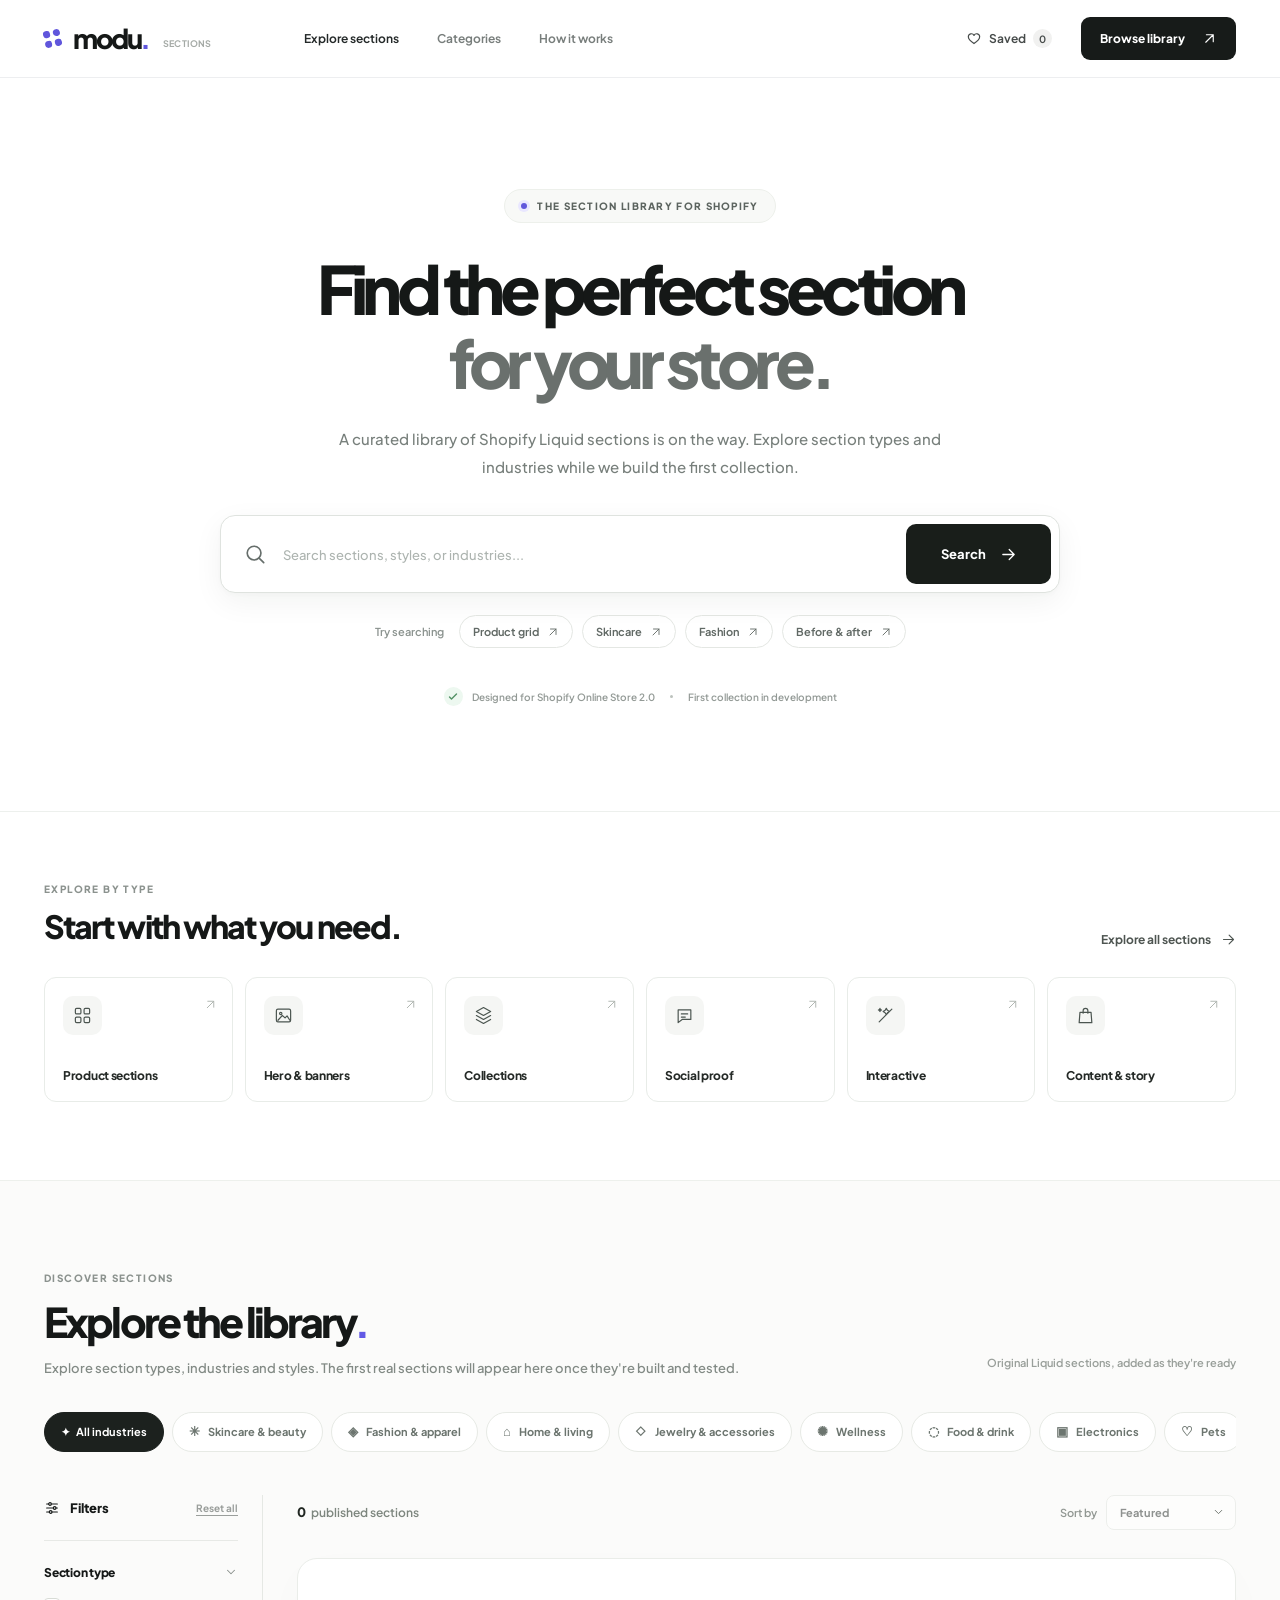
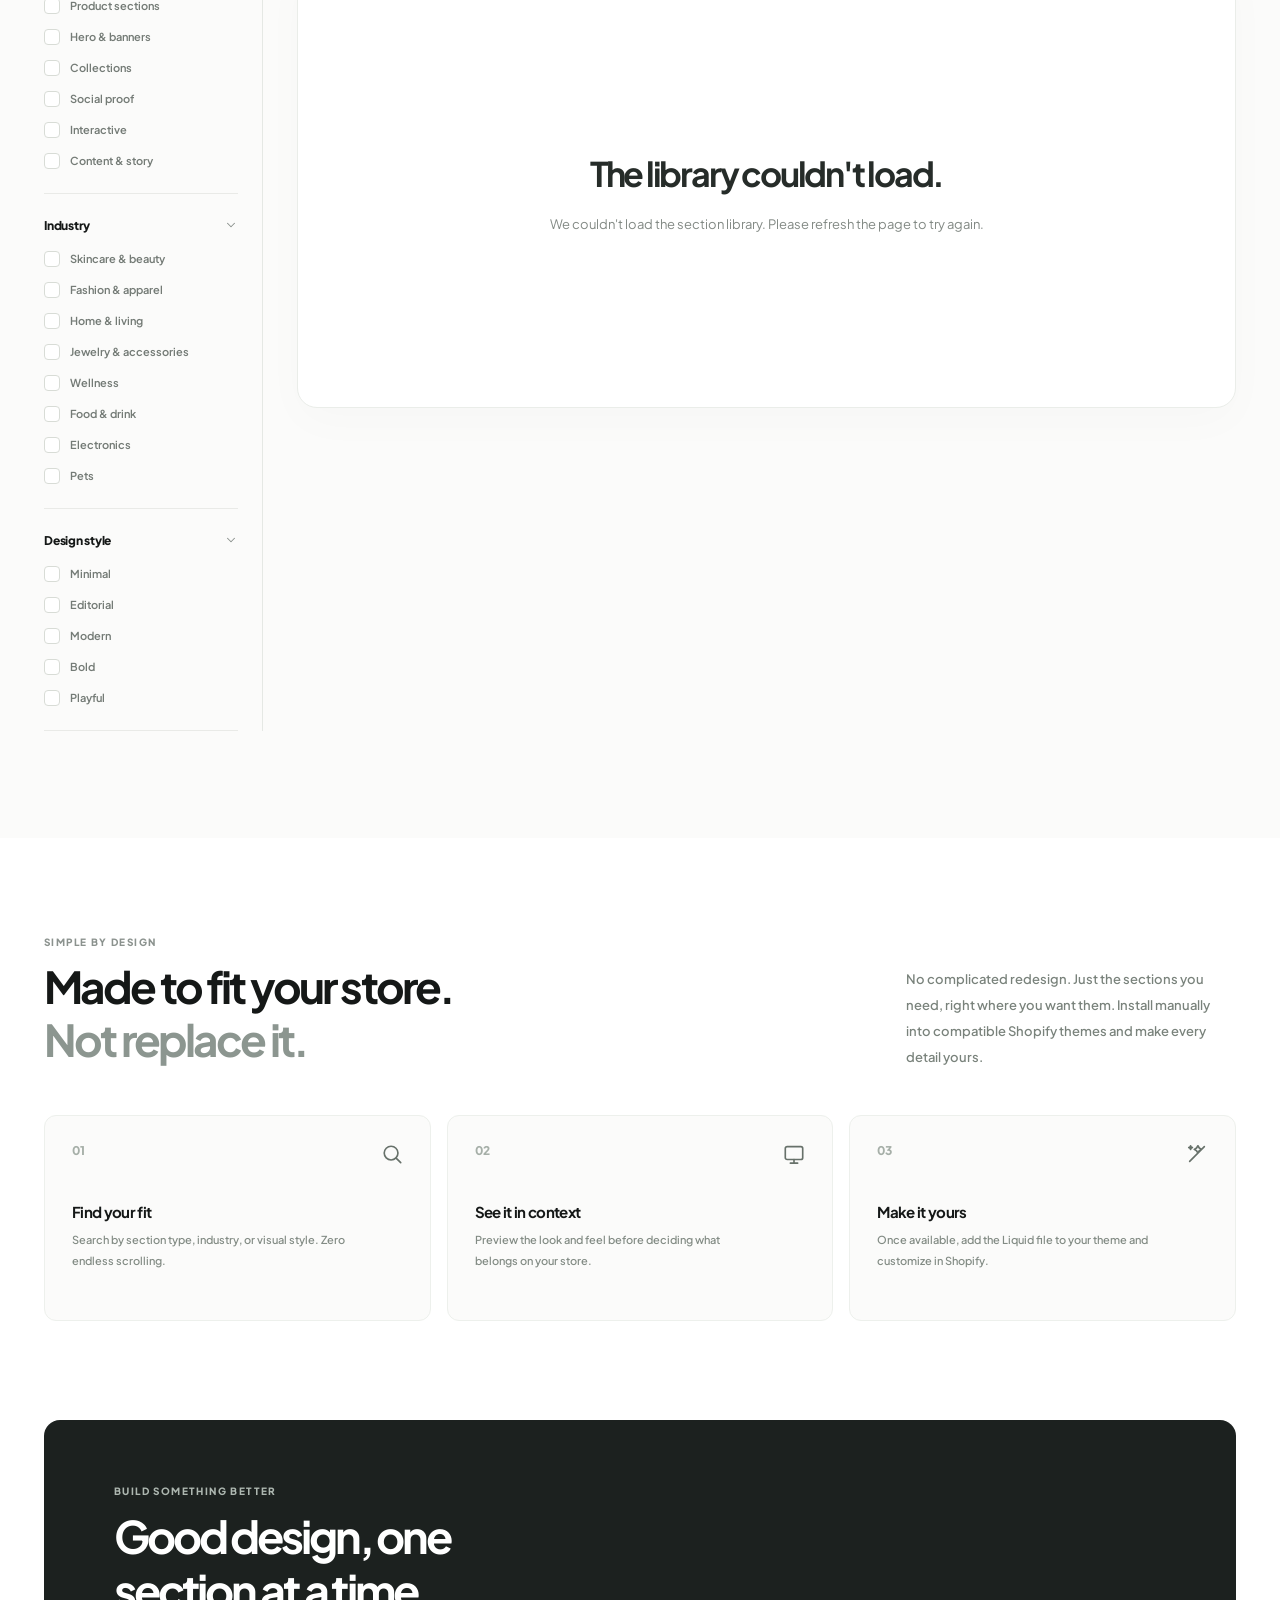
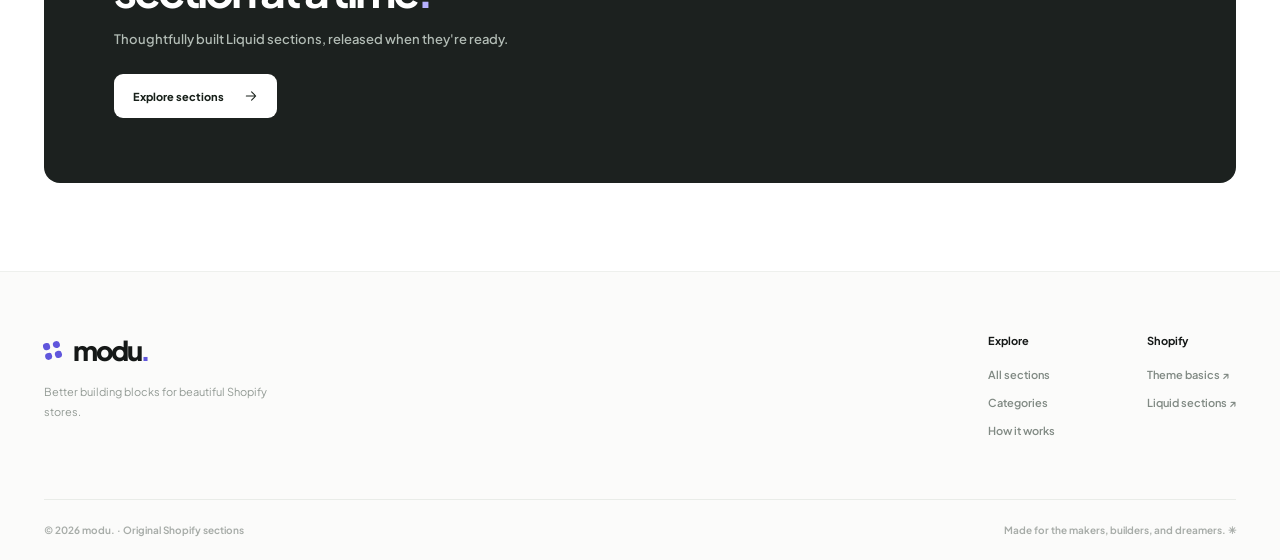
==== commit fd16190f: "feat: remove demo inventory, prepare genuine Figma-to-Liquid catalog" ====
--- a/index.html
+++ b/index.html
@@ -57,14 +57,14 @@
         <div class="hero-content">
           <div class="eyebrow"><span class="eyebrow-dot"></span> THE SECTION LIBRARY FOR SHOPIFY</div>
           <h1 id="hero-title">Find the perfect section<br/><span>for your store.</span></h1>
-          <p class="hero-intro">Discover beautiful Shopify sections for every part of your store. Search by section type, industry, or style — and find a design that feels like you.</p>
+          <p class="hero-intro">A curated library of Shopify Liquid sections is on the way. Explore section types and industries while we build the first collection.</p>
           <form class="hero-search" id="hero-form" role="search" autocomplete="off">
             <div class="search-input-wrap"><svg class="icon search-magnify"><use href="#i-search"/></svg><input id="hero-query" type="search" aria-label="Search Shopify sections" placeholder="Search sections, styles, or industries..." autocomplete="off" /><button id="clear-search" type="button" class="search-clear" aria-label="Clear search" hidden><svg class="icon"><use href="#i-close"/></svg></button></div>
             <button type="submit" class="search-submit">Search <svg class="icon"><use href="#i-arrow"/></svg></button>
             <div class="search-suggestions" id="search-suggestions" hidden></div>
           </form>
-          <div class="trending"><span>Popular searches</span><button type="button" data-search="product grid">Product grid <svg class="icon"><use href="#i-northeast"/></svg></button><button type="button" data-search="skincare">Skincare <svg class="icon"><use href="#i-northeast"/></svg></button><button type="button" data-search="fashion">Fashion <svg class="icon"><use href="#i-northeast"/></svg></button><button type="button" data-search="before after">Before &amp; after <svg class="icon"><use href="#i-northeast"/></svg></button></div>
-          <div class="hero-note"><span class="note-icon"><svg class="icon"><use href="#i-check"/></svg></span> Made for Shopify Online Store 2.0 <span class="hero-note-separator"></span> No app needed for manual installation</div>
+          <div class="trending"><span>Try searching</span><button type="button" data-search="product grid">Product grid <svg class="icon"><use href="#i-northeast"/></svg></button><button type="button" data-search="skincare">Skincare <svg class="icon"><use href="#i-northeast"/></svg></button><button type="button" data-search="fashion">Fashion <svg class="icon"><use href="#i-northeast"/></svg></button><button type="button" data-search="before after">Before &amp; after <svg class="icon"><use href="#i-northeast"/></svg></button></div>
+          <div class="hero-note"><span class="note-icon"><svg class="icon"><use href="#i-check"/></svg></span> Designed for Shopify Online Store 2.0 <span class="hero-note-separator"></span> First collection in development</div>
         </div>
       </div>
     </section>
@@ -84,16 +84,16 @@
 
     <section class="catalog-section" id="catalog" aria-labelledby="catalog-title">
       <div class="container">
-        <div class="catalog-intro"><div><p class="kicker">DISCOVER SECTIONS</p><h2 id="catalog-title">Explore the library<span class="accent-period">.</span></h2><p>Filter by section type, industry, or style to find your fit.</p></div><span class="catalog-side-note">Browse all section concepts</span></div>
+        <div class="catalog-intro"><div><p class="kicker">DISCOVER SECTIONS</p><h2 id="catalog-title">Explore the library<span class="accent-period">.</span></h2><p>Explore section types, industries and styles. The first real sections will appear here once they're built and tested.</p></div><span class="catalog-side-note">Original Liquid sections, added as they're ready</span></div>
         <div class="industry-row" role="group" aria-label="Filter by industry" id="industry-pills"></div>
         <div class="browse-layout">
           <aside class="sidebar" id="sidebar" aria-label="Section filters"><div class="filter-sidebar-top"><div><svg class="icon"><use href="#i-sliders"/></svg> Filters</div><button type="button" class="plain-link" id="reset-side">Reset all</button></div><div id="filter-groups"></div><button class="filter-mobile-apply" id="mobile-apply" type="button">Show sections <svg class="icon"><use href="#i-arrow"/></svg></button></aside>
           <div class="catalog-main">
-            <div class="results-toolbar"><div class="results-count"><strong id="result-count">16</strong> <span id="result-label">sections to explore</span></div><div class="sort-actions"><button type="button" class="mobile-filter-trigger" id="mobile-filter-trigger"><svg class="icon"><use href="#i-sliders"/></svg> Filters <span id="filter-num"></span></button><label for="sort-select">Sort by</label><div class="sort-wrap"><select id="sort-select"><option value="featured">Featured</option><option value="newest">Newest</option><option value="price-low">Price: low to high</option><option value="price-high">Price: high to low</option><option value="name">Name: A to Z</option></select><svg class="icon"><use href="#i-chevron"/></svg></div></div></div>
+            <div class="results-toolbar"><div class="results-count" aria-live="polite"><strong id="result-count">0</strong> <span id="result-label">published sections</span></div><div class="sort-actions"><button type="button" class="mobile-filter-trigger" id="mobile-filter-trigger"><svg class="icon"><use href="#i-sliders"/></svg> Filters <span id="filter-num"></span></button><label for="sort-select">Sort by</label><div class="sort-wrap"><select id="sort-select"><option value="featured">Featured</option><option value="newest">Newest</option><option value="name">Name: A to Z</option></select><svg class="icon"><use href="#i-chevron"/></svg></div></div></div>
             <div class="active-filters" id="active-filters" hidden></div>
             <div class="product-grid" id="product-grid"></div>
-            <div class="no-results" id="no-results" hidden><div class="no-results-icon"><svg class="icon"><use href="#i-search"/></svg></div><h3>No sections found</h3><p>Try a different keyword or clear some filters to see more sections.</p><button class="btn-dark" type="button" id="no-result-reset">Clear all filters <svg class="icon"><use href="#i-arrow"/></svg></button></div>
-            <div class="catalog-end" id="catalog-end">That’s everything for now. New section concepts are coming soon.</div>
+            <div class="no-results library-empty" id="no-results" hidden aria-live="polite"><div class="library-empty-inner"><div class="empty-eyebrow"><span class="empty-eyebrow-dot"></span> THE COLLECTION IS TAKING SHAPE</div><div class="empty-monogram" aria-hidden="true"><span>m</span><i></i></div><h3 id="empty-title">Something thoughtfully built is coming.</h3><p id="empty-description">We're developing our first collection of original Shopify Liquid sections. No placeholders, fake reviews, or pretend products — only real sections once they're ready.</p><div class="empty-details" id="empty-details"><span>01 &nbsp; Original design</span><span>02 &nbsp; Real Liquid code</span><span>03 &nbsp; Tested before release</span></div><button class="btn-dark" type="button" id="no-result-reset" hidden>Clear all filters <svg class="icon"><use href="#i-arrow"/></svg></button></div></div>
+            <div class="catalog-end" id="catalog-end">More original Shopify sections will be added as they are completed.</div>
           </div>
         </div>
       </div>
@@ -101,10 +101,10 @@
 
     <section class="how-section" id="how-it-works"><div class="container how-container"><div class="how-top"><div><p class="kicker">SIMPLE BY DESIGN</p><h2>Made to fit your store.<br/><em>Not replace it.</em></h2></div><p>No complicated redesign. Just the sections you need, right where you want them. Install manually into compatible Shopify themes and make every detail yours.</p></div><div class="step-grid"><div class="step"><div class="step-number">01 <svg class="icon"><use href="#i-search"/></svg></div><h3>Find your fit</h3><p>Search by section type, industry, or visual style. Zero endless scrolling.</p></div><div class="step"><div class="step-number">02 <svg class="icon"><use href="#i-monitor"/></svg></div><h3>See it in context</h3><p>Preview the look and feel before deciding what belongs on your store.</p></div><div class="step"><div class="step-number">03 <svg class="icon"><use href="#i-wand"/></svg></div><h3>Make it yours</h3><p>Once available, add the Liquid file to your theme and customize in Shopify.</p></div></div></div></section>
 
-    <section class="closing"><div class="container closing-panel"><div><p class="kicker">BUILD SOMETHING BETTER</p><h2>Good design, one<br/>section at a time<span>.</span></h2><p>Discover the details that make your storefront stand out.</p><a href="#catalog" class="closing-cta">Explore sections <svg class="icon"><use href="#i-arrow"/></svg></a></div></div></section>
+    <section class="closing"><div class="container closing-panel"><div><p class="kicker">BUILD SOMETHING BETTER</p><h2>Good design, one<br/>section at a time<span>.</span></h2><p>Thoughtfully built Liquid sections, released when they're ready.</p><a href="#catalog" class="closing-cta">Explore sections <svg class="icon"><use href="#i-arrow"/></svg></a></div></div></section>
   </main>
-  <footer><div class="container footer-main"><div class="footer-brand"><a class="brand" href="#top"><span class="brand-mark"><i></i><i></i><i></i><i></i></span><span>modu<span class="brand-dot">.</span></span></a><p>Better building blocks for beautiful Shopify stores.</p></div><div class="footer-links"><div><strong>Explore</strong><a href="#catalog">All sections</a><a href="#categories">Categories</a><a href="#how-it-works">How it works</a></div><div><strong>Shopify</strong><a href="https://help.shopify.com/en/manual/online-store/themes" target="_blank" rel="noopener noreferrer">Theme basics ↗</a><a href="https://shopify.dev/docs/storefronts/themes/architecture/sections" target="_blank" rel="noopener noreferrer">Liquid sections ↗</a></div></div></div><div class="container footer-bottom"><span>© 2026 modu. · Storefront prototype</span><span>Made for the makers, builders, and dreamers. ✳</span></div></footer>
-  <div class="modal-overlay" id="modal-overlay" hidden><div class="modal" role="dialog" aria-modal="true" aria-labelledby="modal-name"><div class="modal-header"><span class="modal-eyebrow"><span class="eyebrow-dot"></span> SECTION PREVIEW</span><button type="button" class="modal-close" id="modal-close" aria-label="Close preview"><svg class="icon"><use href="#i-close"/></svg></button></div><div class="modal-content"><div class="modal-preview-column"><div class="modal-preview-toolbar"><div class="preview-device-buttons"><button type="button" class="device active" id="device-desktop"><svg class="icon"><use href="#i-monitor"/></svg> Desktop</button><button type="button" class="device" id="device-mobile"><svg class="icon"><use href="#i-phone"/></svg> Mobile</button></div><span>Visual concept preview</span></div><div class="modal-scene-container" id="modal-scene-container"></div></div><div class="modal-details" id="modal-details"></div></div></div></div>
+  <footer><div class="container footer-main"><div class="footer-brand"><a class="brand" href="#top"><span class="brand-mark"><i></i><i></i><i></i><i></i></span><span>modu<span class="brand-dot">.</span></span></a><p>Better building blocks for beautiful Shopify stores.</p></div><div class="footer-links"><div><strong>Explore</strong><a href="#catalog">All sections</a><a href="#categories">Categories</a><a href="#how-it-works">How it works</a></div><div><strong>Shopify</strong><a href="https://help.shopify.com/en/manual/online-store/themes" target="_blank" rel="noopener noreferrer">Theme basics ↗</a><a href="https://shopify.dev/docs/storefronts/themes/architecture/sections" target="_blank" rel="noopener noreferrer">Liquid sections ↗</a></div></div></div><div class="container footer-bottom"><span>© 2026 modu. · Original Shopify sections</span><span>Made for the makers, builders, and dreamers. ✳</span></div></footer>
+  <div class="modal-overlay" id="modal-overlay" hidden><div class="modal" role="dialog" aria-modal="true" aria-labelledby="modal-name"><div class="modal-header"><span class="modal-eyebrow"><span class="eyebrow-dot"></span> SECTION PREVIEW</span><button type="button" class="modal-close" id="modal-close" aria-label="Close preview"><svg class="icon"><use href="#i-close"/></svg></button></div><div class="modal-content"><div class="modal-preview-column"><div class="modal-preview-toolbar"><div class="preview-device-buttons"><button type="button" class="device active" id="device-desktop"><svg class="icon"><use href="#i-monitor"/></svg> Desktop</button><button type="button" class="device" id="device-mobile"><svg class="icon"><use href="#i-phone"/></svg> Mobile</button></div><span>Real section preview</span></div><div class="modal-scene-container" id="modal-scene-container"></div></div><div class="modal-details" id="modal-details"></div></div></div></div>
   <div class="mobile-filter-backdrop" id="mobile-filter-backdrop" hidden></div><div class="toast" id="toast" role="status" aria-live="polite"></div>
 <script defer src="app.js"></script>
 </body>
--- a/refined.css
+++ b/refined.css
@@ -200,3 +200,32 @@
   .closing-panel{padding:39px 28px}
   .closing-panel h2{font-size:32px}
 }
+
+
+/* Honest empty-library state: no fabricated products, prices or previews. */
+.library-empty{background:#fff;border:1px solid #eaede9;border-radius:20px;min-height:450px;padding:64px 40px;display:flex;align-items:center;justify-content:center;text-align:center;box-shadow:0 14px 46px #24312705}
+.library-empty-inner{width:100%;max-width:570px;margin:auto}
+.empty-eyebrow{display:inline-flex;align-items:center;gap:9px;padding:8px 13px;border-radius:100px;border:1px solid #e9e8f0;background:#faf9ff;color:#6964a9;font-size:9px;font-weight:800;letter-spacing:.13em}
+.empty-eyebrow-dot{width:6px;height:6px;background:#7065db;border-radius:50%}
+.empty-monogram{position:relative;width:80px;height:80px;border:1px solid #e8ebe7;background:#fafbf9;border-radius:19px;display:flex;align-items:center;justify-content:center;margin:25px auto 0;color:#3d423f;font-weight:800;font-size:41px;letter-spacing:-.11em}
+.empty-monogram span{transform:translateX(-2px)}
+.empty-monogram i{position:absolute;right:16px;bottom:23px;background:#766cde;width:7px;height:7px;border-radius:50%}
+.library-empty h3{font-size:clamp(24px,3vw,34px);line-height:1.23;letter-spacing:-.065em;color:#262c29;margin:23px 0 0}
+.library-empty p{color:#828984;font-size:13px;line-height:1.85;max-width:510px;margin:17px auto 0}
+.empty-details{display:flex;gap:8px;flex-wrap:wrap;justify-content:center;margin-top:27px}
+.empty-details span{display:inline-flex;padding:9px 11px;font-size:10px;font-weight:700;color:#7b827e;background:#f7f8f6;border:1px solid #edf0eb;border-radius:7px}
+.library-empty .btn-dark{margin-top:23px}
+.sort-wrap select:disabled{opacity:.55;cursor:not-allowed}
+.real-preview-image{width:100%;height:100%;display:block;object-fit:cover;object-position:top center}
+.real-scene{background:#f7f8f6;display:block;overflow:hidden}
+.real-scene img{width:100%;height:100%;display:block;object-fit:contain;object-position:top center}
+.modal-link{text-decoration:none}
+.saved-btn.is-active{color:#5147d8}
+@media (max-width:720px){
+  .library-empty{min-height:400px;padding:42px 24px;border-radius:14px}
+  .empty-monogram{width:68px;height:68px;font-size:37px}
+  .empty-monogram i{right:14px;bottom:20px}
+  .empty-details{gap:6px}
+  .empty-details span{font-size:9px;padding:8px}
+  .library-empty p{font-size:12px}
+}
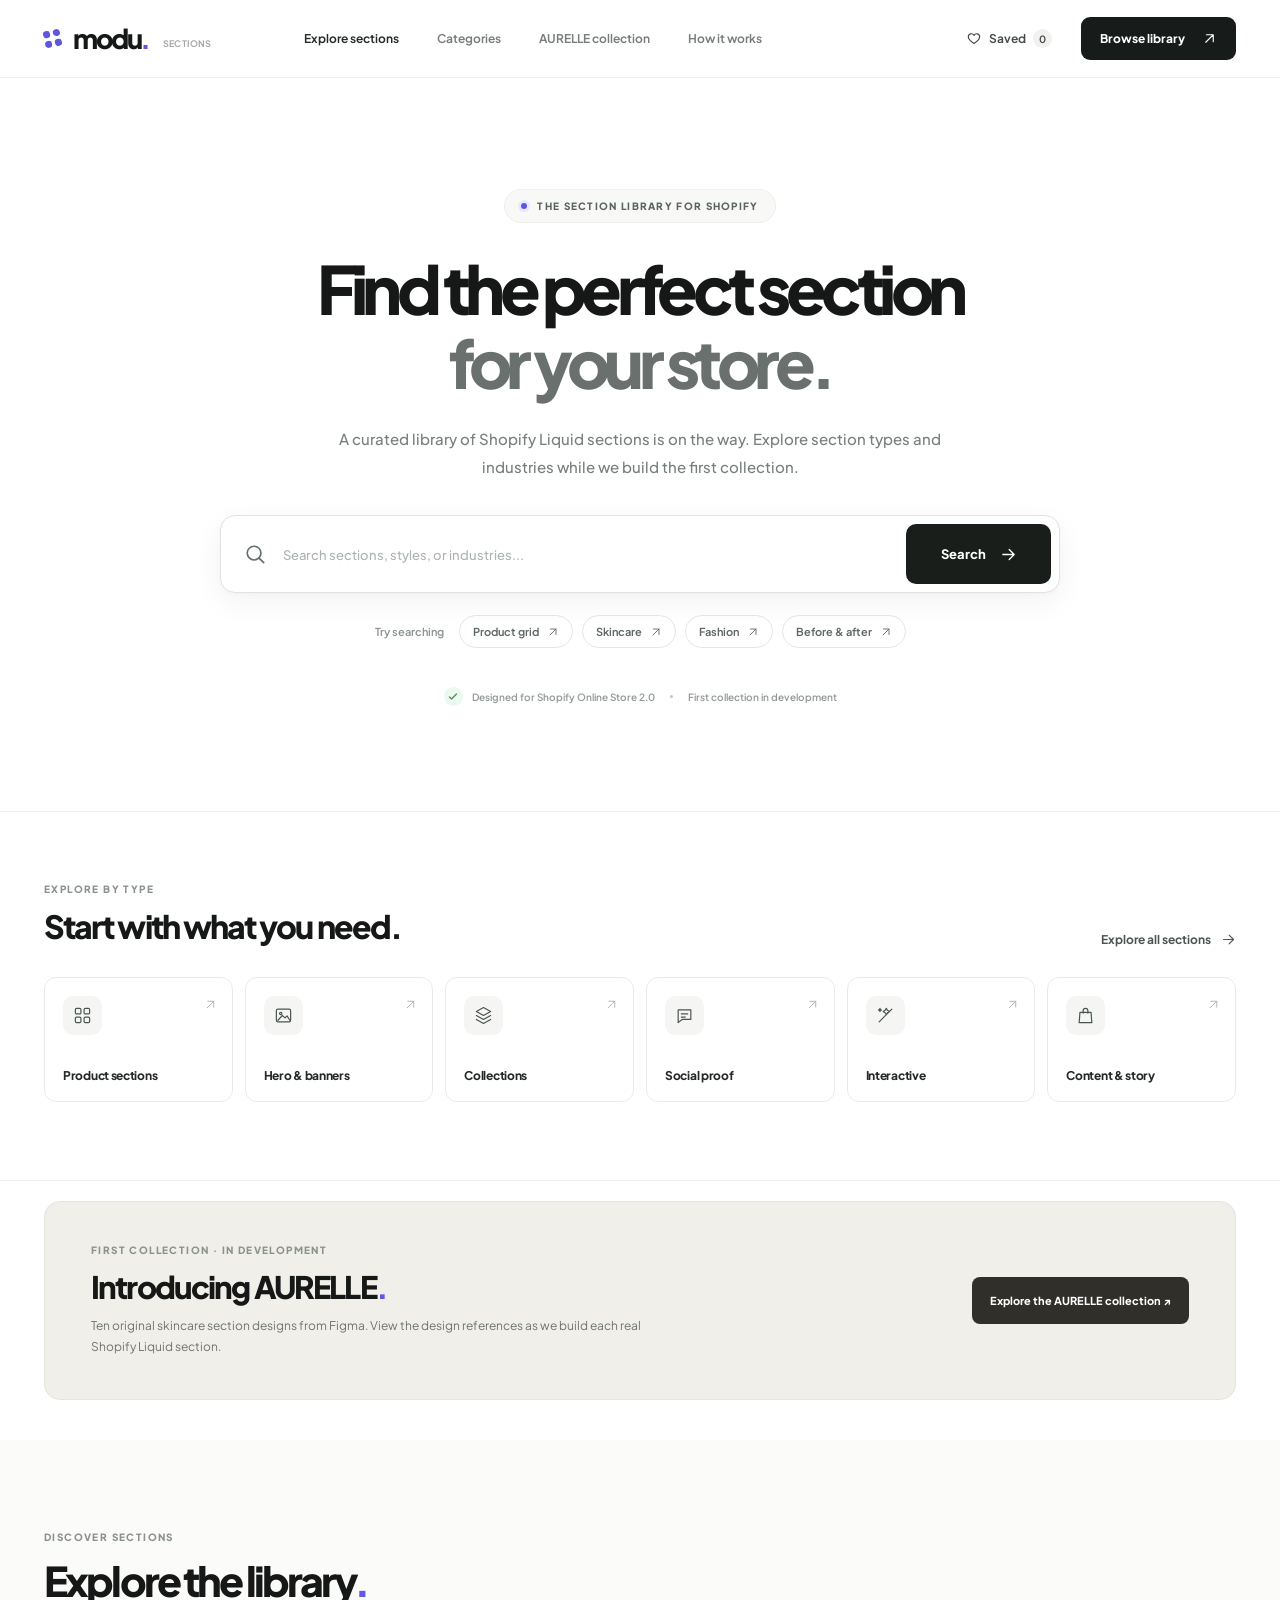
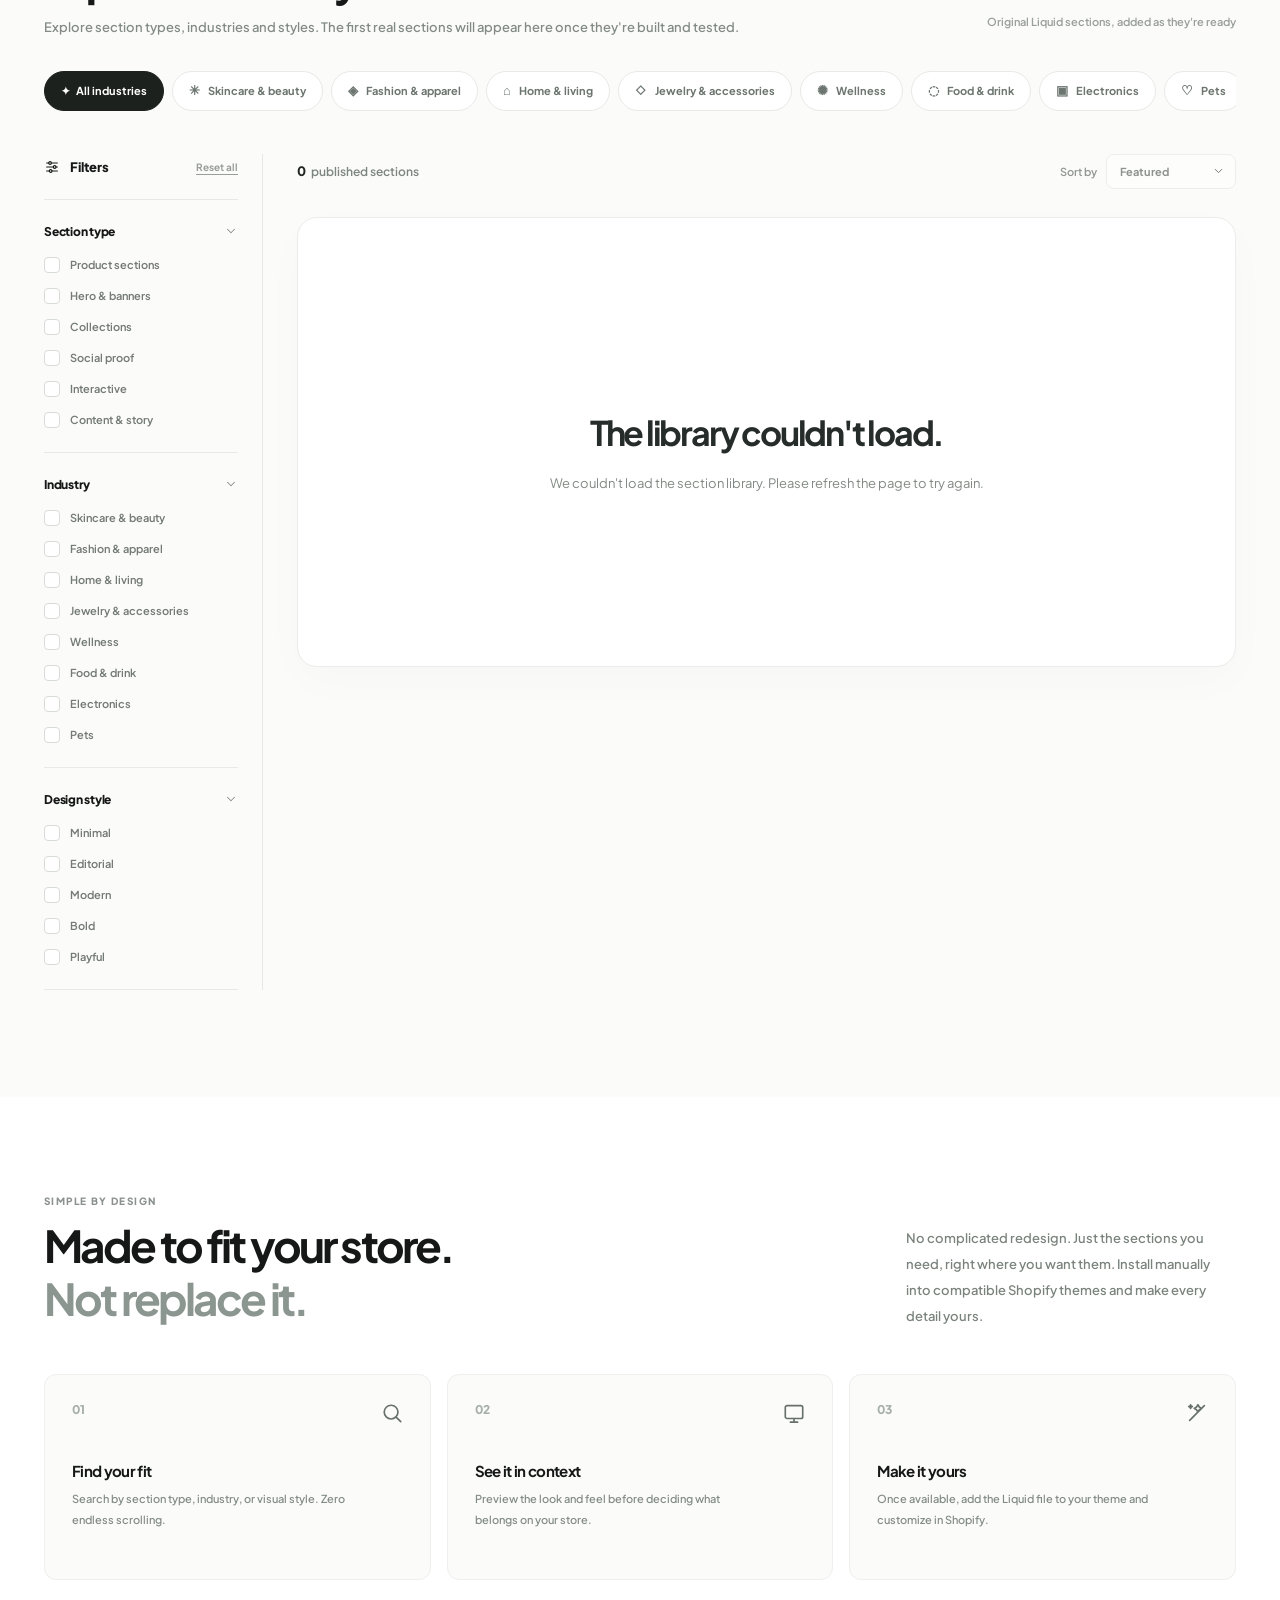
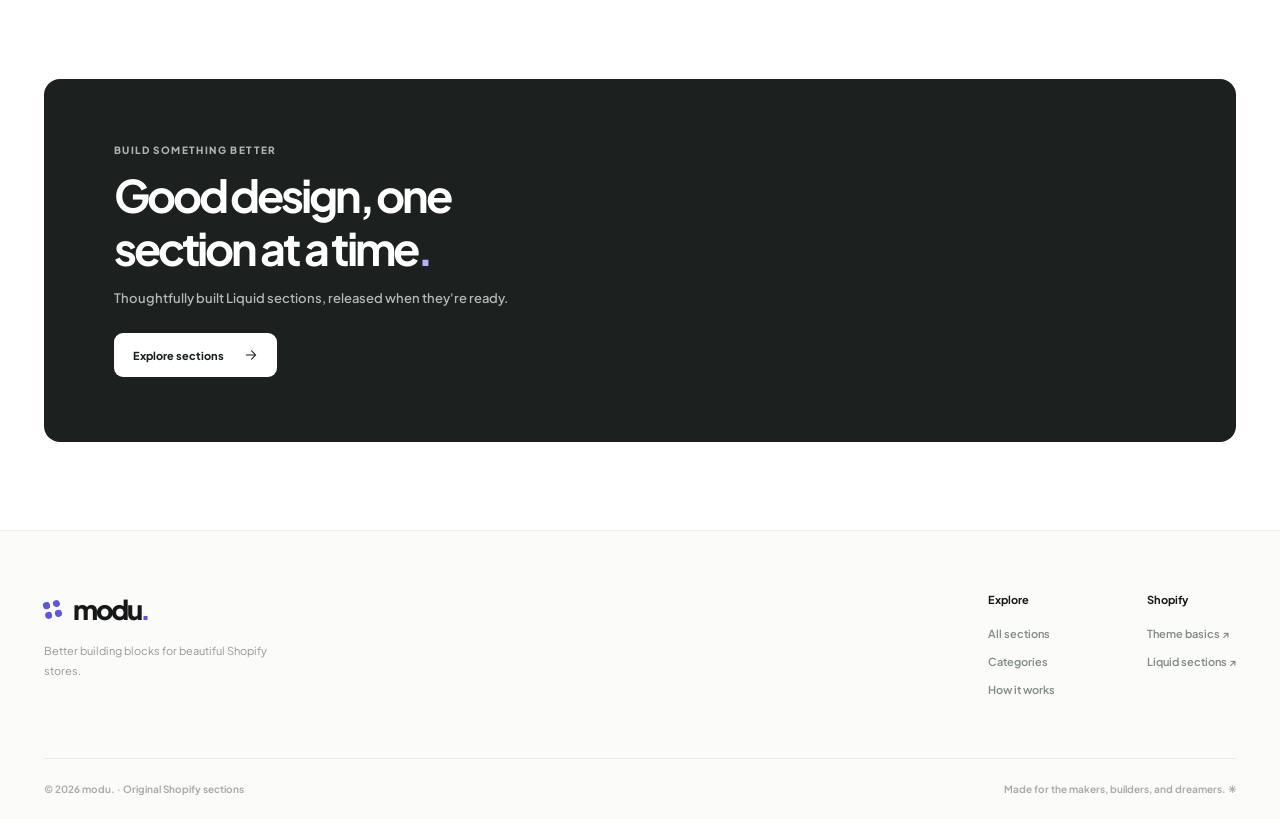
==== commit 7f194342: "feat: add verified AURELLE Figma design collection and staged section inventory" ====
--- a/index.html
+++ b/index.html
@@ -42,7 +42,7 @@
     <div class="container nav-inner">
       <a class="brand" href="#top" aria-label="modu home"><span class="brand-mark"><i></i><i></i><i></i><i></i></span><span>modu<span class="brand-dot">.</span></span><span class="brand-sub">sections</span></a>
       <nav class="primary-nav" id="primary-nav" aria-label="Primary navigation">
-        <a class="active" href="#catalog">Explore sections</a><a href="#categories">Categories</a><a href="#how-it-works">How it works</a>
+        <a class="active" href="#catalog">Explore sections</a><a href="#categories">Categories</a><a href="./aurelle.html">AURELLE collection</a><a href="#how-it-works">How it works</a>
       </nav>
       <div class="nav-actions">
         <button class="saved-btn" id="saved-nav" type="button" aria-label="Show saved sections"><svg class="icon"><use href="#i-heart"/></svg><span class="saved-label">Saved</span><span class="saved-count" id="saved-count">0</span></button>
@@ -82,6 +82,7 @@
       </div>
     </section>
 
+    <section class="aurelle-collection-teaser" aria-labelledby="aurelle-teaser-title"><div class="container"><div class="aurelle-teaser-inner"><div><p class="kicker">FIRST COLLECTION · IN DEVELOPMENT</p><h2 id="aurelle-teaser-title">Introducing AURELLE<span class="accent-period">.</span></h2><p>Ten original skincare section designs from Figma. View the design references as we build each real Shopify Liquid section.</p></div><a class="aurelle-teaser-link" href="./aurelle.html">Explore the AURELLE collection ↗</a></div></div></section>
     <section class="catalog-section" id="catalog" aria-labelledby="catalog-title">
       <div class="container">
         <div class="catalog-intro"><div><p class="kicker">DISCOVER SECTIONS</p><h2 id="catalog-title">Explore the library<span class="accent-period">.</span></h2><p>Explore section types, industries and styles. The first real sections will appear here once they're built and tested.</p></div><span class="catalog-side-note">Original Liquid sections, added as they're ready</span></div>
--- a/refined.css
+++ b/refined.css
@@ -229,3 +229,13 @@
   .empty-details span{font-size:9px;padding:8px}
   .library-empty p{font-size:12px}
 }
+
+
+/* Upcoming AURELLE design collection — not listed as real products. */
+.aurelle-collection-teaser{padding:20px 0 40px}
+.aurelle-teaser-inner{padding:42px 46px;background:#f0efe9;border:1px solid #e6e5dc;border-radius:16px;display:flex;gap:24px;justify-content:space-between;align-items:center}
+.aurelle-teaser-inner h2{font-size:31px;font-weight:800;line-height:1.2;letter-spacing:-.06em;margin:9px 0 11px}
+.aurelle-teaser-inner p:not(.kicker){max-width:590px;color:#6e746d;line-height:1.7;font-size:12px;margin:0}
+.aurelle-teaser-link{background:#302f2a;color:#fff!important;font-size:11px;font-weight:750;text-decoration:none;white-space:nowrap;border-radius:8px;padding:17px 18px}
+.aurelle-teaser-link:hover{background:#55514d}
+@media(max-width:760px){.aurelle-teaser-inner{padding:30px 24px;flex-direction:column;align-items:flex-start}.aurelle-teaser-link{white-space:normal;display:inline-flex}.aurelle-teaser-inner h2{font-size:27px}}
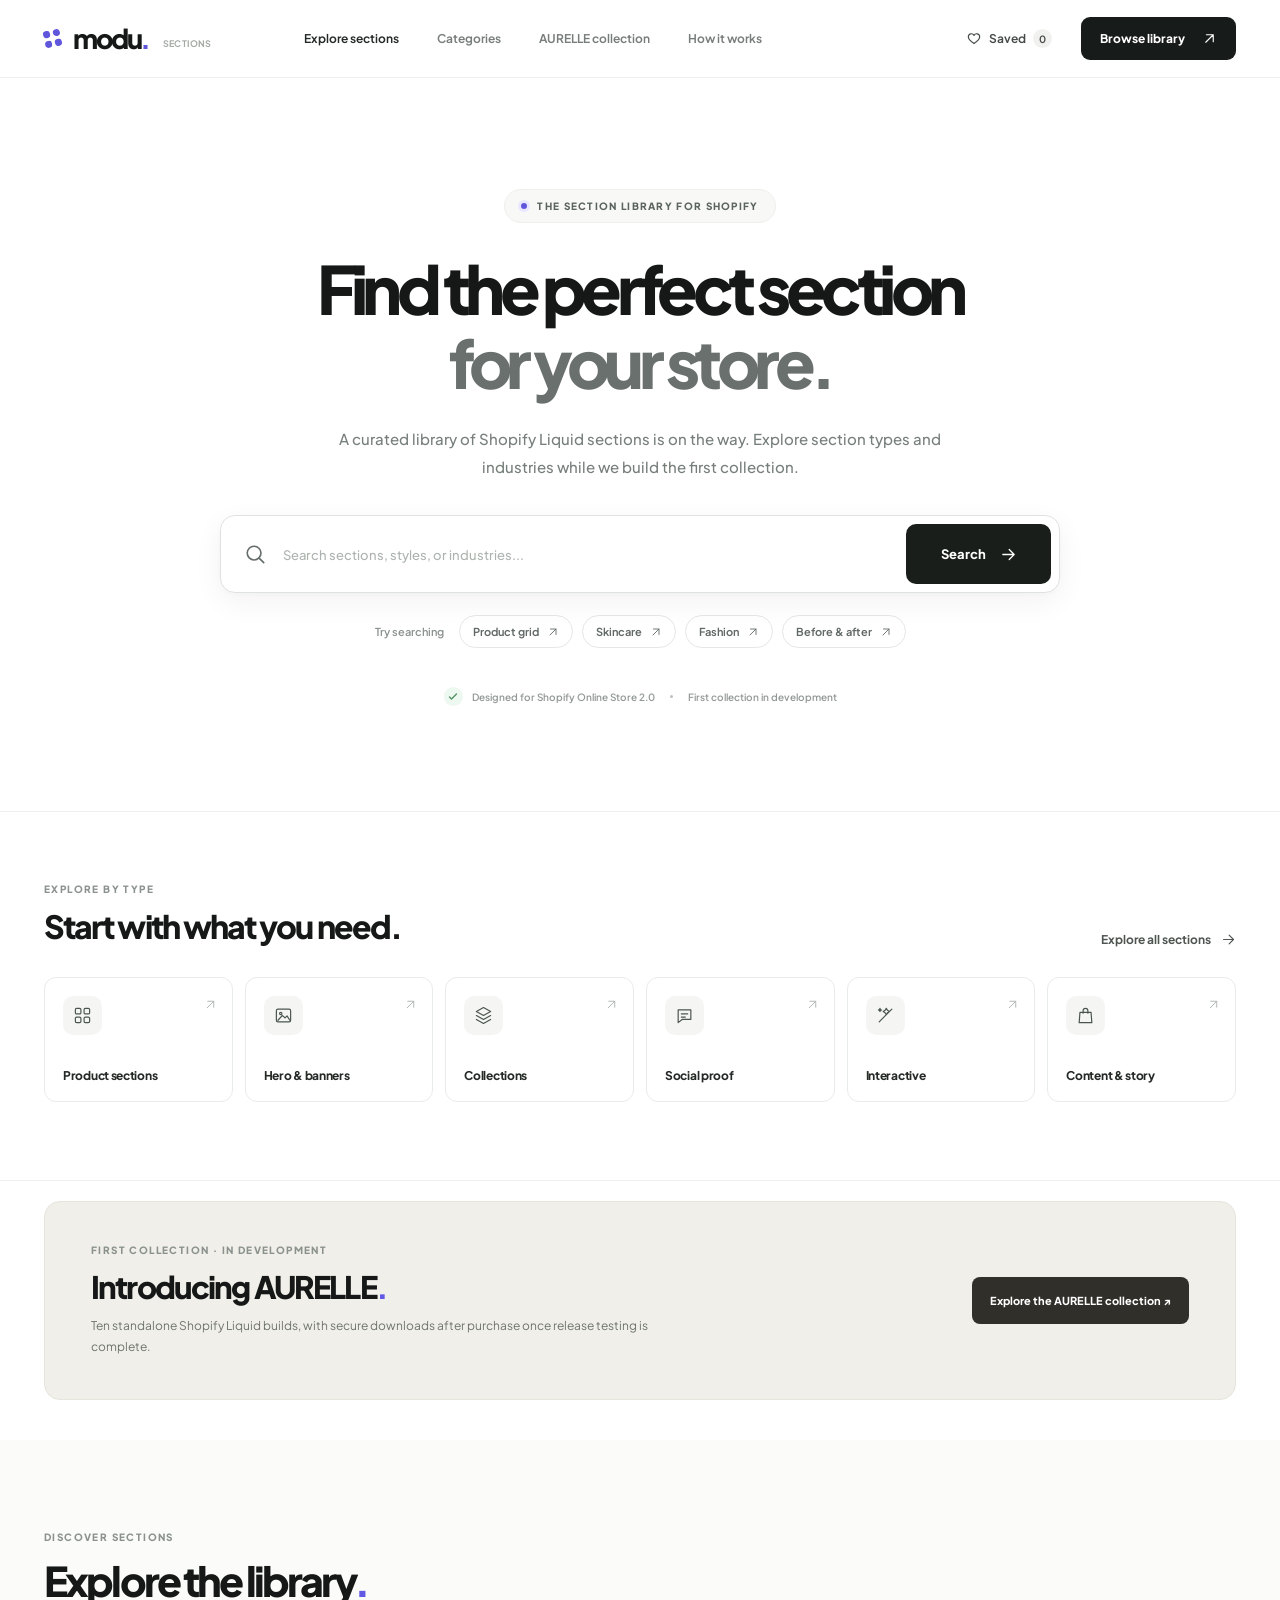
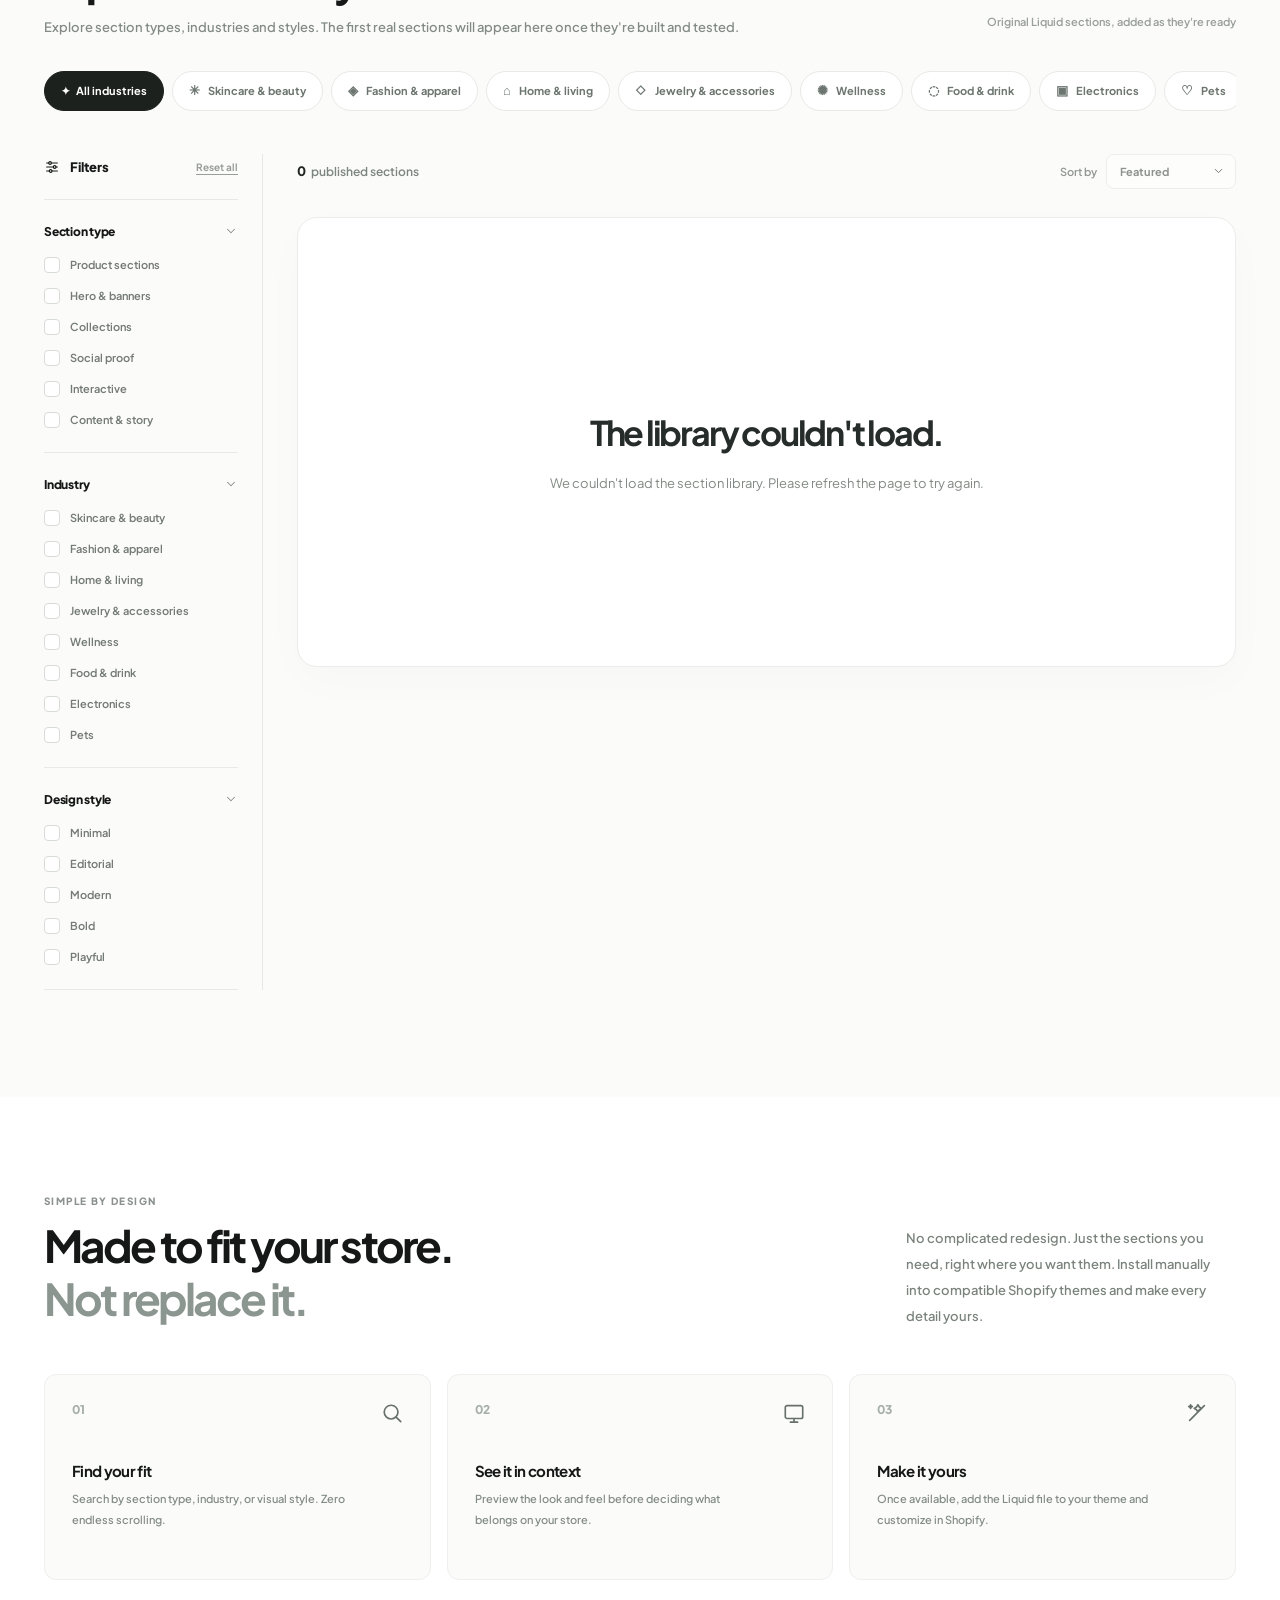
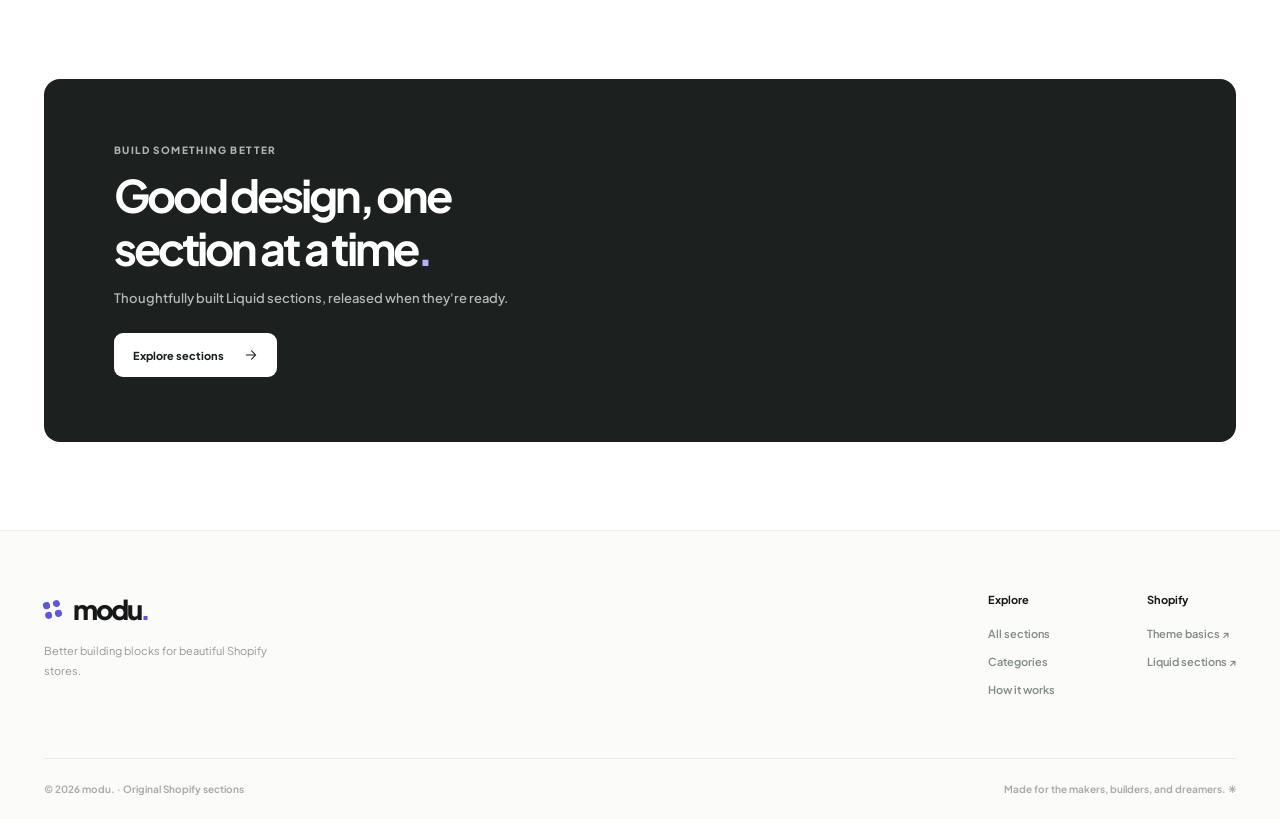
==== commit 1b21dd3d: "feat: AURELLE commercial product detail pages; remove Figma source links" ====
--- a/index.html
+++ b/index.html
@@ -82,7 +82,7 @@
       </div>
     </section>
 
-    <section class="aurelle-collection-teaser" aria-labelledby="aurelle-teaser-title"><div class="container"><div class="aurelle-teaser-inner"><div><p class="kicker">FIRST COLLECTION · IN DEVELOPMENT</p><h2 id="aurelle-teaser-title">Introducing AURELLE<span class="accent-period">.</span></h2><p>Ten original skincare section designs from Figma. View the design references as we build each real Shopify Liquid section.</p></div><a class="aurelle-teaser-link" href="./aurelle.html">Explore the AURELLE collection ↗</a></div></div></section>
+    <section class="aurelle-collection-teaser" aria-labelledby="aurelle-teaser-title"><div class="container"><div class="aurelle-teaser-inner"><div><p class="kicker">FIRST COLLECTION · IN DEVELOPMENT</p><h2 id="aurelle-teaser-title">Introducing AURELLE<span class="accent-period">.</span></h2><p>Ten standalone Shopify Liquid builds, with secure downloads after purchase once release testing is complete.</p></div><a class="aurelle-teaser-link" href="./aurelle.html">Explore the AURELLE collection ↗</a></div></div></section>
     <section class="catalog-section" id="catalog" aria-labelledby="catalog-title">
       <div class="container">
         <div class="catalog-intro"><div><p class="kicker">DISCOVER SECTIONS</p><h2 id="catalog-title">Explore the library<span class="accent-period">.</span></h2><p>Explore section types, industries and styles. The first real sections will appear here once they're built and tested.</p></div><span class="catalog-side-note">Original Liquid sections, added as they're ready</span></div>
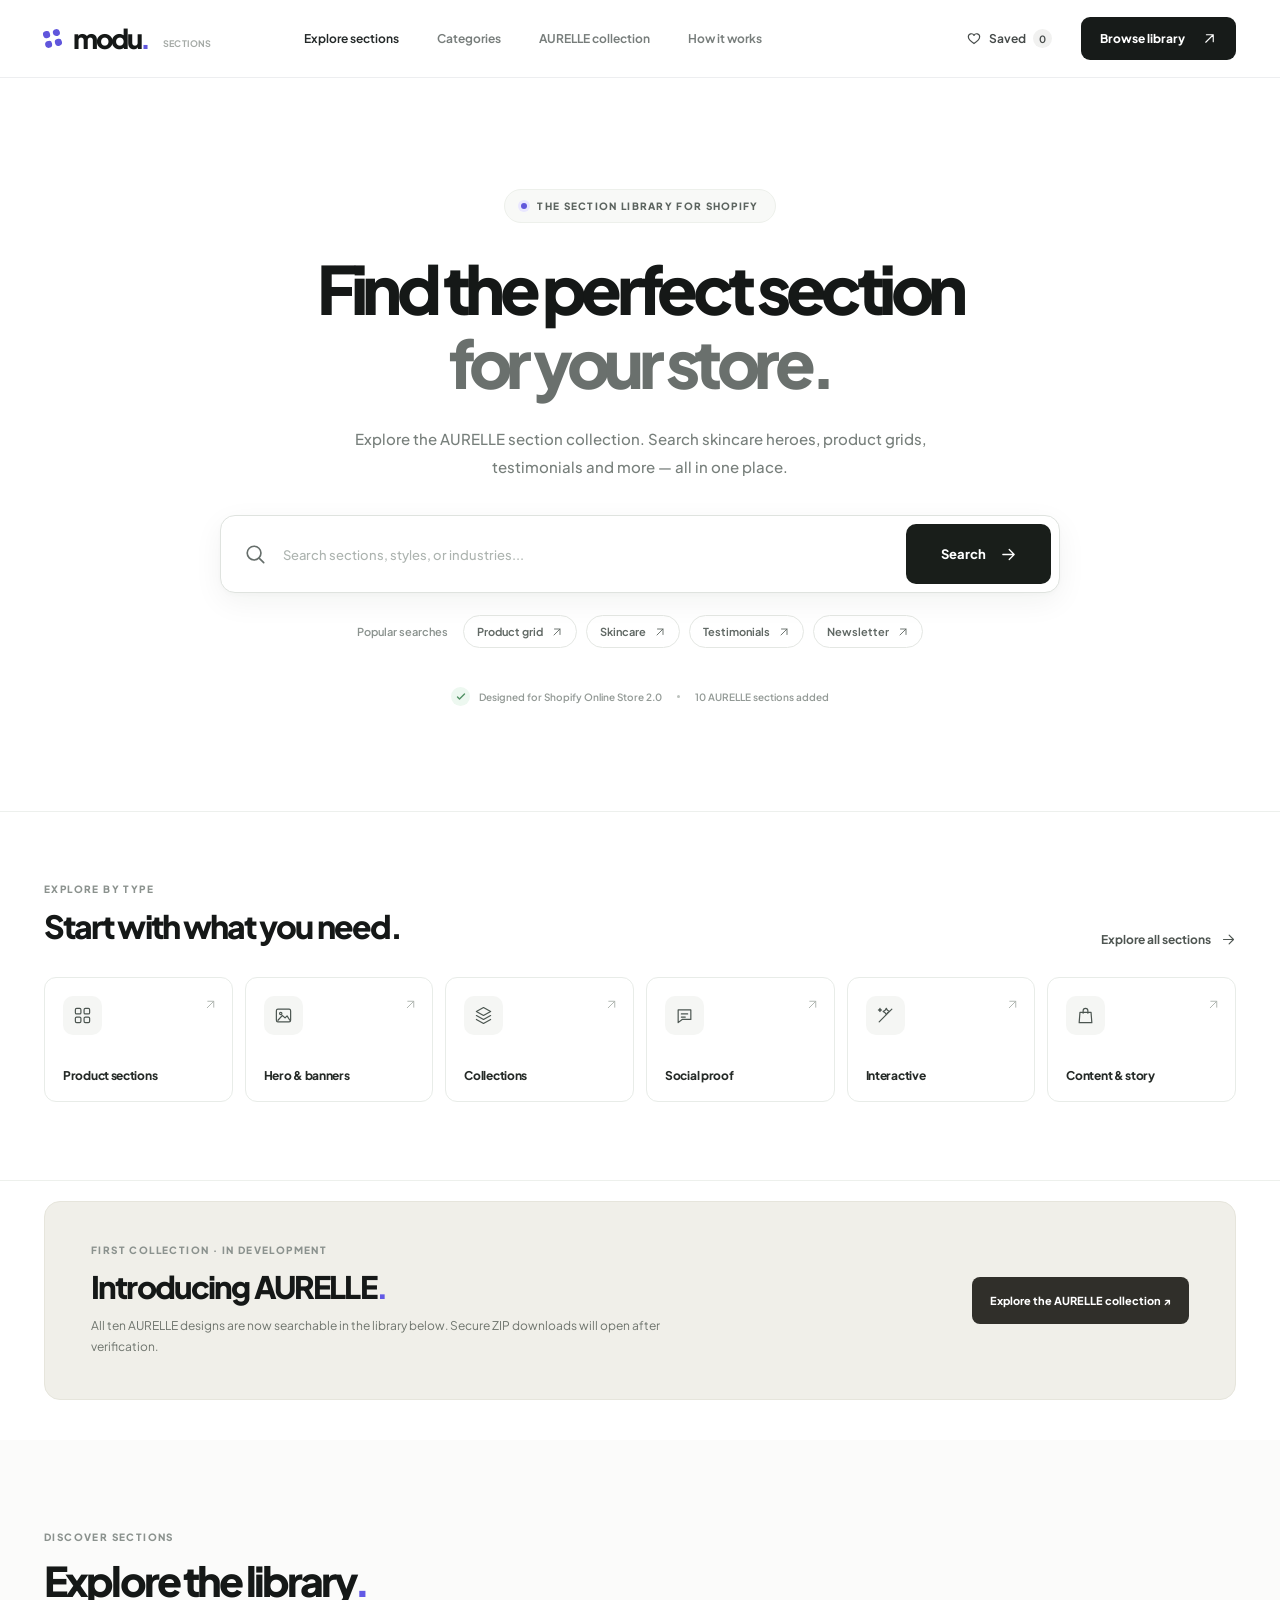
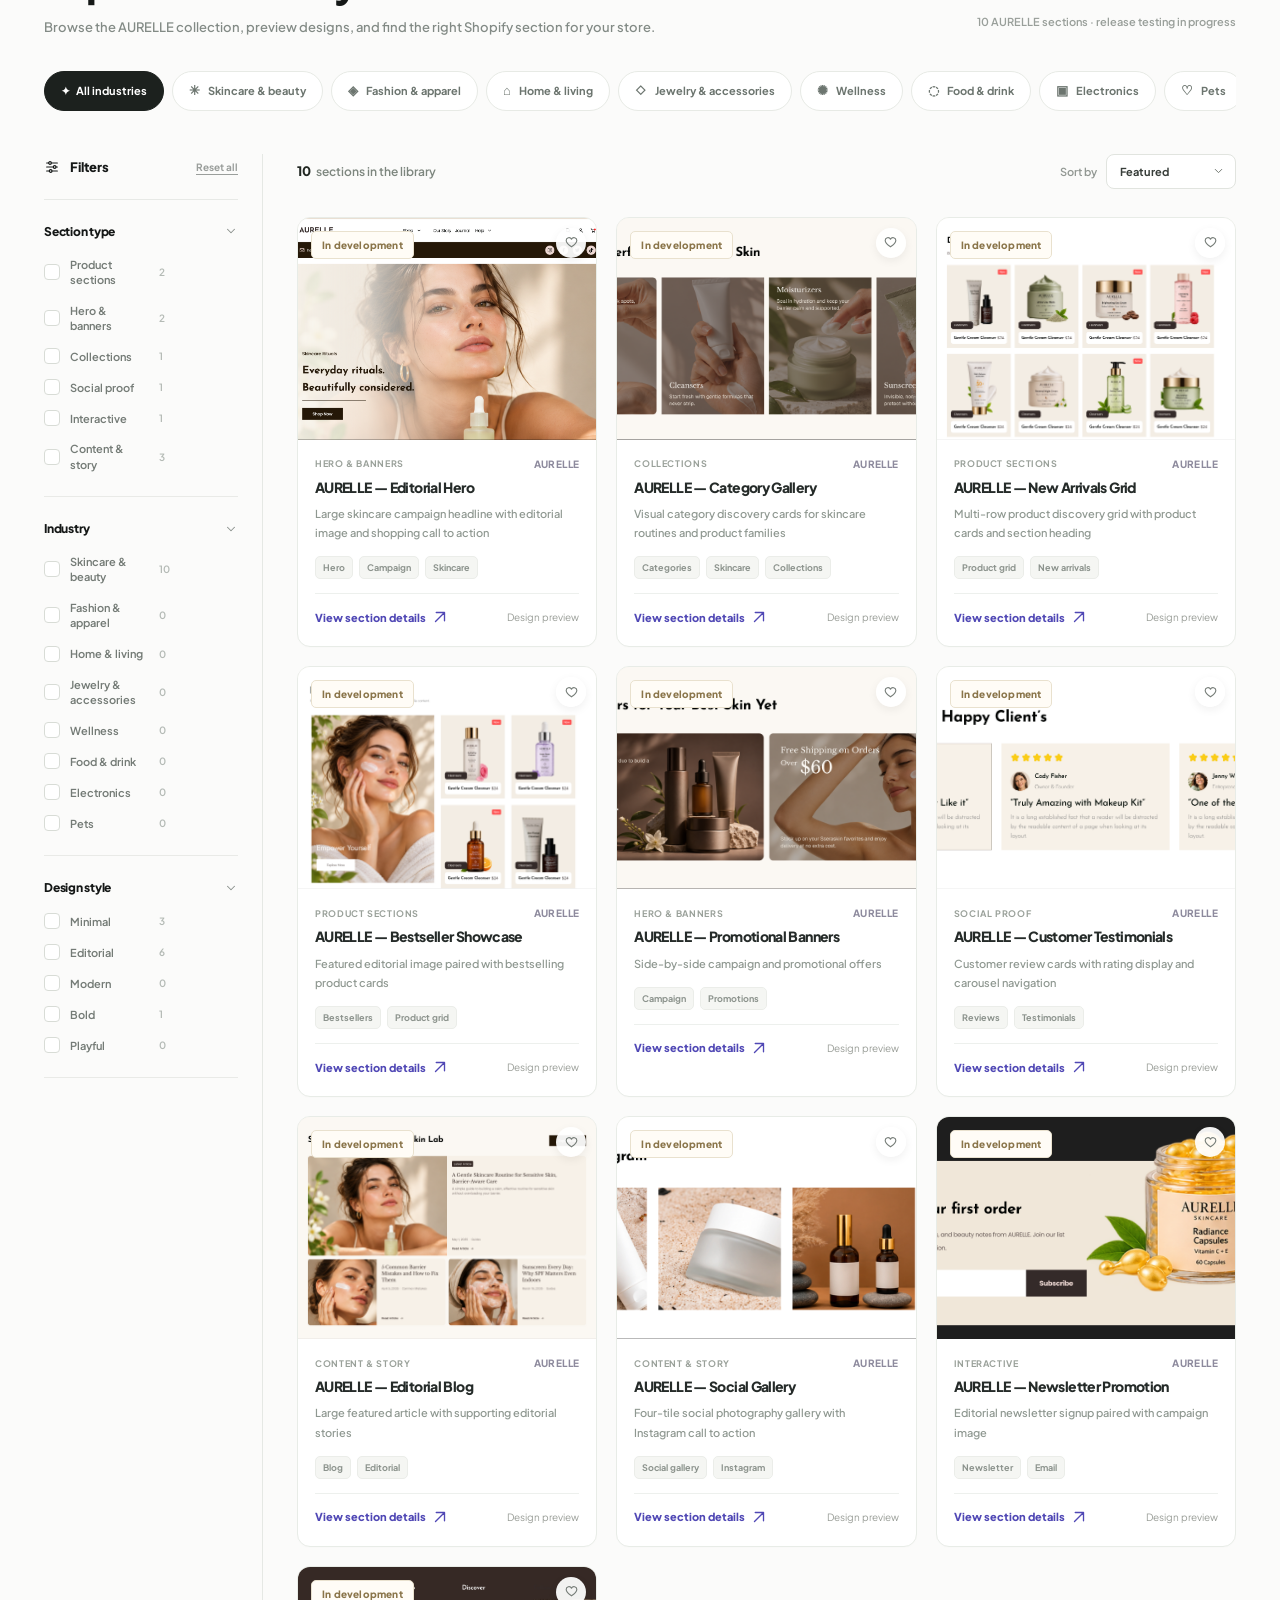
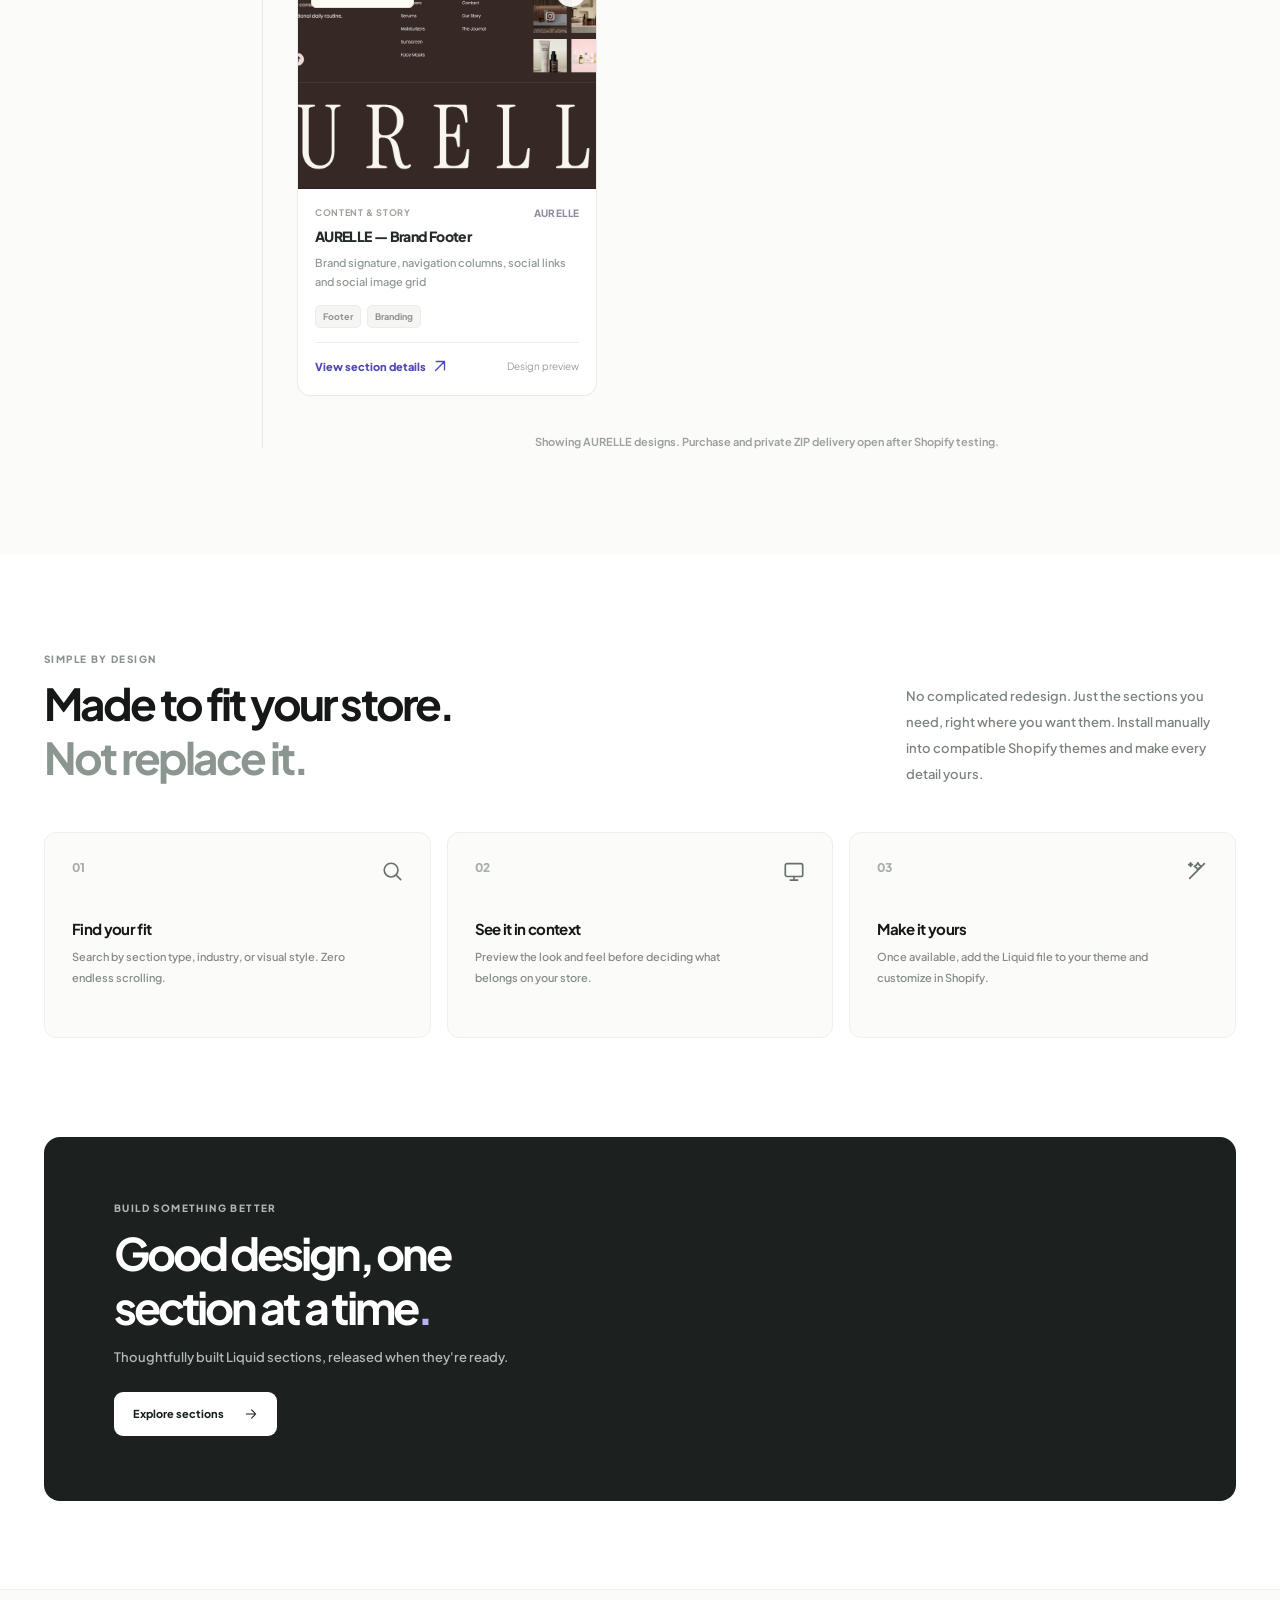
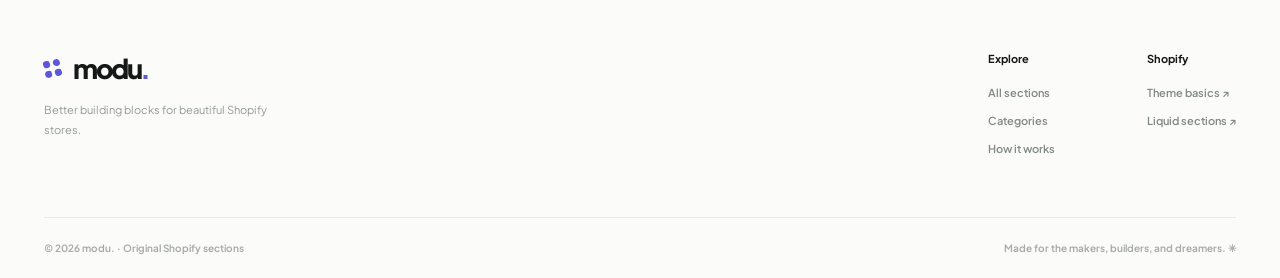
==== commit bd8f0a17: "feat: list all 10 AURELLE section previews in main marketplace catalog" ====
--- a/index.html
+++ b/index.html
@@ -57,14 +57,14 @@
         <div class="hero-content">
           <div class="eyebrow"><span class="eyebrow-dot"></span> THE SECTION LIBRARY FOR SHOPIFY</div>
           <h1 id="hero-title">Find the perfect section<br/><span>for your store.</span></h1>
-          <p class="hero-intro">A curated library of Shopify Liquid sections is on the way. Explore section types and industries while we build the first collection.</p>
+          <p class="hero-intro">Explore the AURELLE section collection. Search skincare heroes, product grids, testimonials and more — all in one place.</p>
           <form class="hero-search" id="hero-form" role="search" autocomplete="off">
             <div class="search-input-wrap"><svg class="icon search-magnify"><use href="#i-search"/></svg><input id="hero-query" type="search" aria-label="Search Shopify sections" placeholder="Search sections, styles, or industries..." autocomplete="off" /><button id="clear-search" type="button" class="search-clear" aria-label="Clear search" hidden><svg class="icon"><use href="#i-close"/></svg></button></div>
             <button type="submit" class="search-submit">Search <svg class="icon"><use href="#i-arrow"/></svg></button>
             <div class="search-suggestions" id="search-suggestions" hidden></div>
           </form>
-          <div class="trending"><span>Try searching</span><button type="button" data-search="product grid">Product grid <svg class="icon"><use href="#i-northeast"/></svg></button><button type="button" data-search="skincare">Skincare <svg class="icon"><use href="#i-northeast"/></svg></button><button type="button" data-search="fashion">Fashion <svg class="icon"><use href="#i-northeast"/></svg></button><button type="button" data-search="before after">Before &amp; after <svg class="icon"><use href="#i-northeast"/></svg></button></div>
-          <div class="hero-note"><span class="note-icon"><svg class="icon"><use href="#i-check"/></svg></span> Designed for Shopify Online Store 2.0 <span class="hero-note-separator"></span> First collection in development</div>
+          <div class="trending"><span>Popular searches</span><button type="button" data-search="product grid">Product grid <svg class="icon"><use href="#i-northeast"/></svg></button><button type="button" data-search="skincare">Skincare <svg class="icon"><use href="#i-northeast"/></svg></button><button type="button" data-search="testimonials">Testimonials <svg class="icon"><use href="#i-northeast"/></svg></button><button type="button" data-search="newsletter">Newsletter <svg class="icon"><use href="#i-northeast"/></svg></button></div>
+          <div class="hero-note"><span class="note-icon"><svg class="icon"><use href="#i-check"/></svg></span> Designed for Shopify Online Store 2.0 <span class="hero-note-separator"></span> 10 AURELLE sections added</div>
         </div>
       </div>
     </section>
@@ -82,19 +82,19 @@
       </div>
     </section>
 
-    <section class="aurelle-collection-teaser" aria-labelledby="aurelle-teaser-title"><div class="container"><div class="aurelle-teaser-inner"><div><p class="kicker">FIRST COLLECTION · IN DEVELOPMENT</p><h2 id="aurelle-teaser-title">Introducing AURELLE<span class="accent-period">.</span></h2><p>Ten standalone Shopify Liquid builds, with secure downloads after purchase once release testing is complete.</p></div><a class="aurelle-teaser-link" href="./aurelle.html">Explore the AURELLE collection ↗</a></div></div></section>
+    <section class="aurelle-collection-teaser" aria-labelledby="aurelle-teaser-title"><div class="container"><div class="aurelle-teaser-inner"><div><p class="kicker">FIRST COLLECTION · IN DEVELOPMENT</p><h2 id="aurelle-teaser-title">Introducing AURELLE<span class="accent-period">.</span></h2><p>All ten AURELLE designs are now searchable in the library below. Secure ZIP downloads will open after verification.</p></div><a class="aurelle-teaser-link" href="./aurelle.html">Explore the AURELLE collection ↗</a></div></div></section>
     <section class="catalog-section" id="catalog" aria-labelledby="catalog-title">
       <div class="container">
-        <div class="catalog-intro"><div><p class="kicker">DISCOVER SECTIONS</p><h2 id="catalog-title">Explore the library<span class="accent-period">.</span></h2><p>Explore section types, industries and styles. The first real sections will appear here once they're built and tested.</p></div><span class="catalog-side-note">Original Liquid sections, added as they're ready</span></div>
+        <div class="catalog-intro"><div><p class="kicker">DISCOVER SECTIONS</p><h2 id="catalog-title">Explore the library<span class="accent-period">.</span></h2><p>Browse the AURELLE collection, preview designs, and find the right Shopify section for your store.</p></div><span class="catalog-side-note">10 AURELLE sections · release testing in progress</span></div>
         <div class="industry-row" role="group" aria-label="Filter by industry" id="industry-pills"></div>
         <div class="browse-layout">
           <aside class="sidebar" id="sidebar" aria-label="Section filters"><div class="filter-sidebar-top"><div><svg class="icon"><use href="#i-sliders"/></svg> Filters</div><button type="button" class="plain-link" id="reset-side">Reset all</button></div><div id="filter-groups"></div><button class="filter-mobile-apply" id="mobile-apply" type="button">Show sections <svg class="icon"><use href="#i-arrow"/></svg></button></aside>
           <div class="catalog-main">
-            <div class="results-toolbar"><div class="results-count" aria-live="polite"><strong id="result-count">0</strong> <span id="result-label">published sections</span></div><div class="sort-actions"><button type="button" class="mobile-filter-trigger" id="mobile-filter-trigger"><svg class="icon"><use href="#i-sliders"/></svg> Filters <span id="filter-num"></span></button><label for="sort-select">Sort by</label><div class="sort-wrap"><select id="sort-select"><option value="featured">Featured</option><option value="newest">Newest</option><option value="name">Name: A to Z</option></select><svg class="icon"><use href="#i-chevron"/></svg></div></div></div>
+            <div class="results-toolbar"><div class="results-count" aria-live="polite"><strong id="result-count">0</strong> <span id="result-label">sections in the library</span></div><div class="sort-actions"><button type="button" class="mobile-filter-trigger" id="mobile-filter-trigger"><svg class="icon"><use href="#i-sliders"/></svg> Filters <span id="filter-num"></span></button><label for="sort-select">Sort by</label><div class="sort-wrap"><select id="sort-select"><option value="featured">Featured</option><option value="newest">Newest</option><option value="name">Name: A to Z</option></select><svg class="icon"><use href="#i-chevron"/></svg></div></div></div>
             <div class="active-filters" id="active-filters" hidden></div>
             <div class="product-grid" id="product-grid"></div>
             <div class="no-results library-empty" id="no-results" hidden aria-live="polite"><div class="library-empty-inner"><div class="empty-eyebrow"><span class="empty-eyebrow-dot"></span> THE COLLECTION IS TAKING SHAPE</div><div class="empty-monogram" aria-hidden="true"><span>m</span><i></i></div><h3 id="empty-title">Something thoughtfully built is coming.</h3><p id="empty-description">We're developing our first collection of original Shopify Liquid sections. No placeholders, fake reviews, or pretend products — only real sections once they're ready.</p><div class="empty-details" id="empty-details"><span>01 &nbsp; Original design</span><span>02 &nbsp; Real Liquid code</span><span>03 &nbsp; Tested before release</span></div><button class="btn-dark" type="button" id="no-result-reset" hidden>Clear all filters <svg class="icon"><use href="#i-arrow"/></svg></button></div></div>
-            <div class="catalog-end" id="catalog-end">More original Shopify sections will be added as they are completed.</div>
+            <div class="catalog-end" id="catalog-end">Showing AURELLE designs. Purchase and private ZIP delivery open after Shopify testing.</div>
           </div>
         </div>
       </div>
--- a/refined.css
+++ b/refined.css
@@ -239,3 +239,19 @@
 .aurelle-teaser-link{background:#302f2a;color:#fff!important;font-size:11px;font-weight:750;text-decoration:none;white-space:nowrap;border-radius:8px;padding:17px 18px}
 .aurelle-teaser-link:hover{background:#55514d}
 @media(max-width:760px){.aurelle-teaser-inner{padding:30px 24px;flex-direction:column;align-items:flex-start}.aurelle-teaser-link{white-space:normal;display:inline-flex}.aurelle-teaser-inner h2{font-size:27px}}
+
+/* Real AURELLE section cards and transparent pre-release badges */
+.shop-card .card-media{background:#f4f0e8;position:relative}
+.shop-card .real-preview-image{object-fit:cover;object-position:center top;transition:transform .35s ease}
+.shop-card .card-media:hover .real-preview-image{transform:scale(1.035)}
+.shop-card-status{position:absolute;top:13px;left:13px;border:1px solid #e9e1ce;background:#fffcf6;color:#8a754a;padding:7px 10px;border-radius:5px;font-size:10px;font-weight:800;letter-spacing:.02em;z-index:2;pointer-events:none}
+.shop-card-status.is-ready{background:#eaf8eb;color:#3f7551;border-color:#d7ebdb}
+.shop-card .shop-brand{font-weight:750;color:#8d8a9d;font-size:10px;letter-spacing:.04em}
+.shop-card-footer{display:flex;align-items:center;justify-content:space-between;border-top:1px solid #edf0ed;padding-top:14px;margin-top:14px;gap:10px}
+.shop-card-footer a{font-size:11px;font-weight:800;color:#5048b5;text-decoration:none;display:inline-flex;gap:5px;align-items:center}
+.shop-card-footer a:hover{text-decoration:underline;text-underline-offset:3px}
+.shop-card-footer span{font-size:10px;color:#9a9e98}
+.scene-preview-label{position:absolute;bottom:12px;left:12px;padding:8px 10px;background:rgba(255,255,255,.95);border:1px solid #e4e8e3;border-radius:6px;font-size:10px;color:#686e68;font-weight:700}
+.modal-mobile-pending{display:flex;flex-direction:column;justify-content:center;align-items:center;padding:30px;min-height:310px;text-align:center;background:#f6f4ef;color:#343a35}
+.modal-mobile-pending strong{font-size:17px}.modal-mobile-pending p{font-size:12px;color:#7a817b;max-width:240px;line-height:1.7}
+@media(max-width:700px){.shop-card-footer{align-items:flex-start;flex-wrap:wrap}}
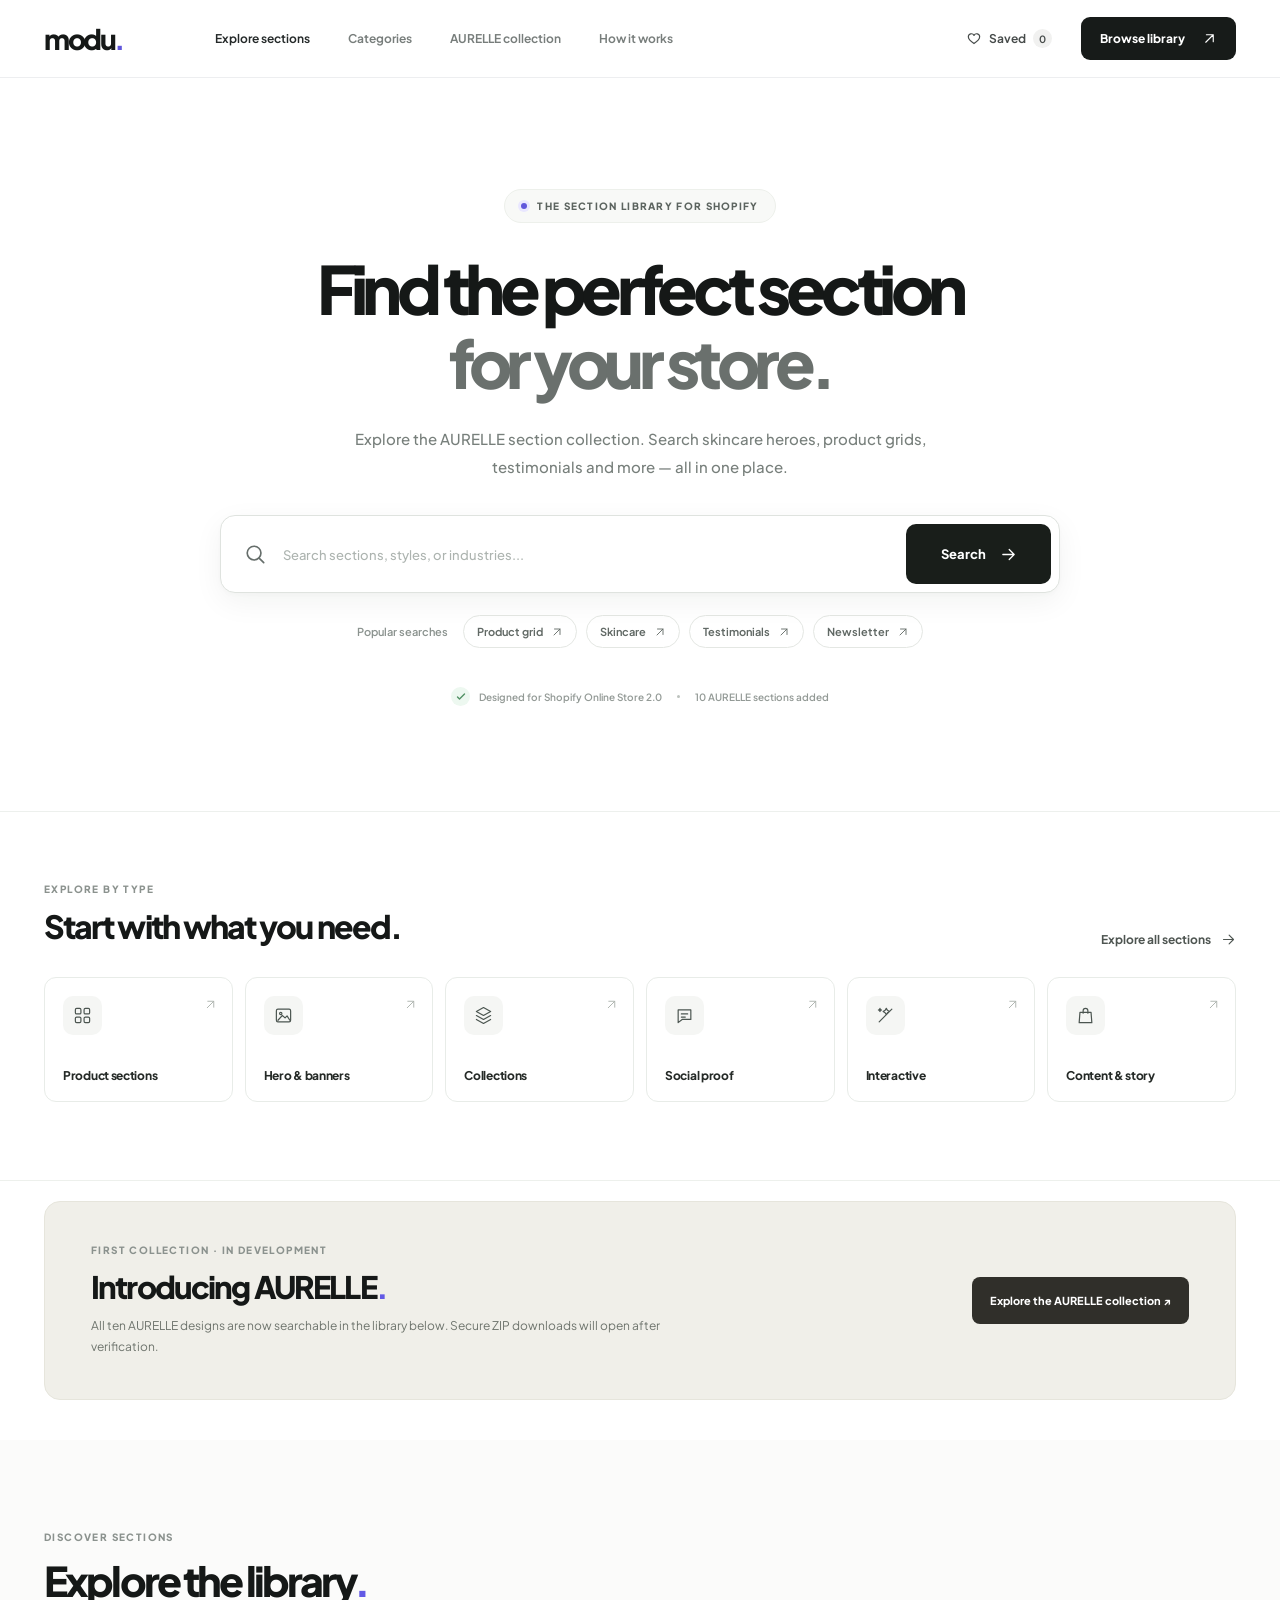
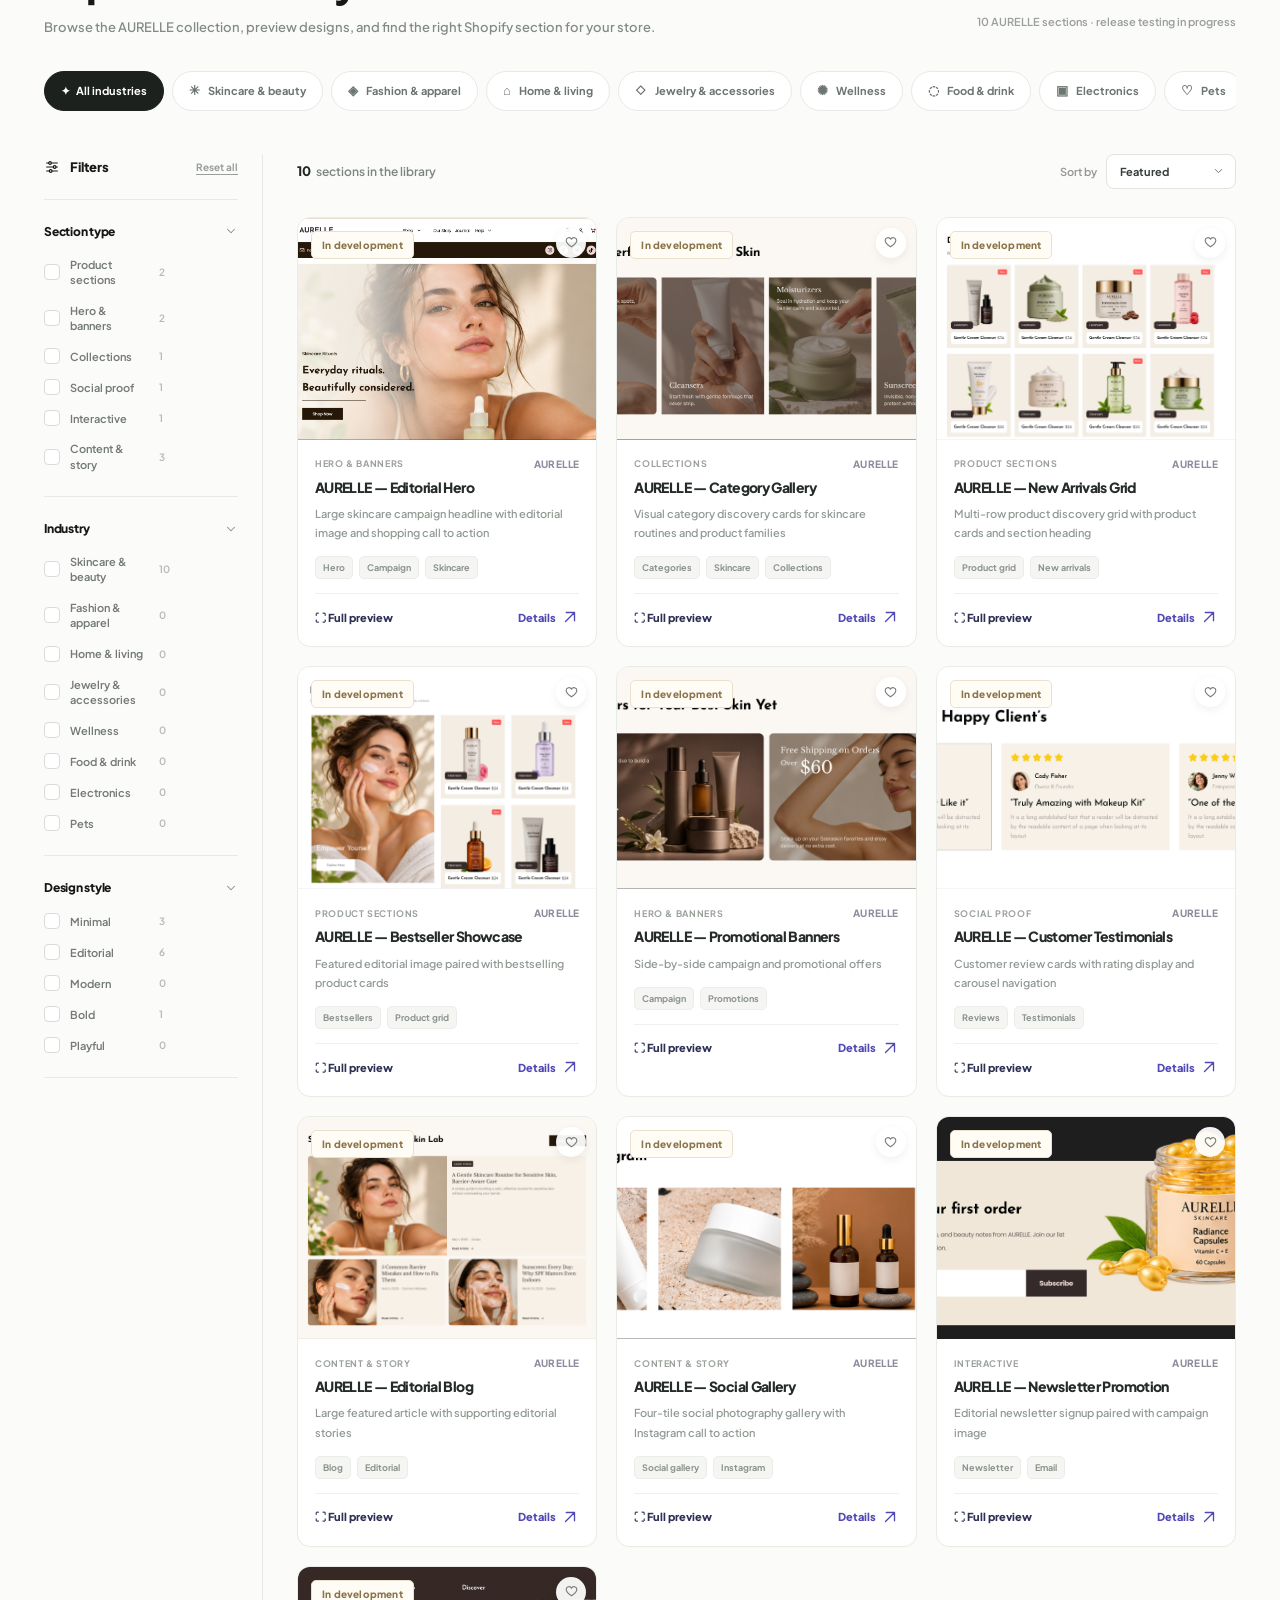
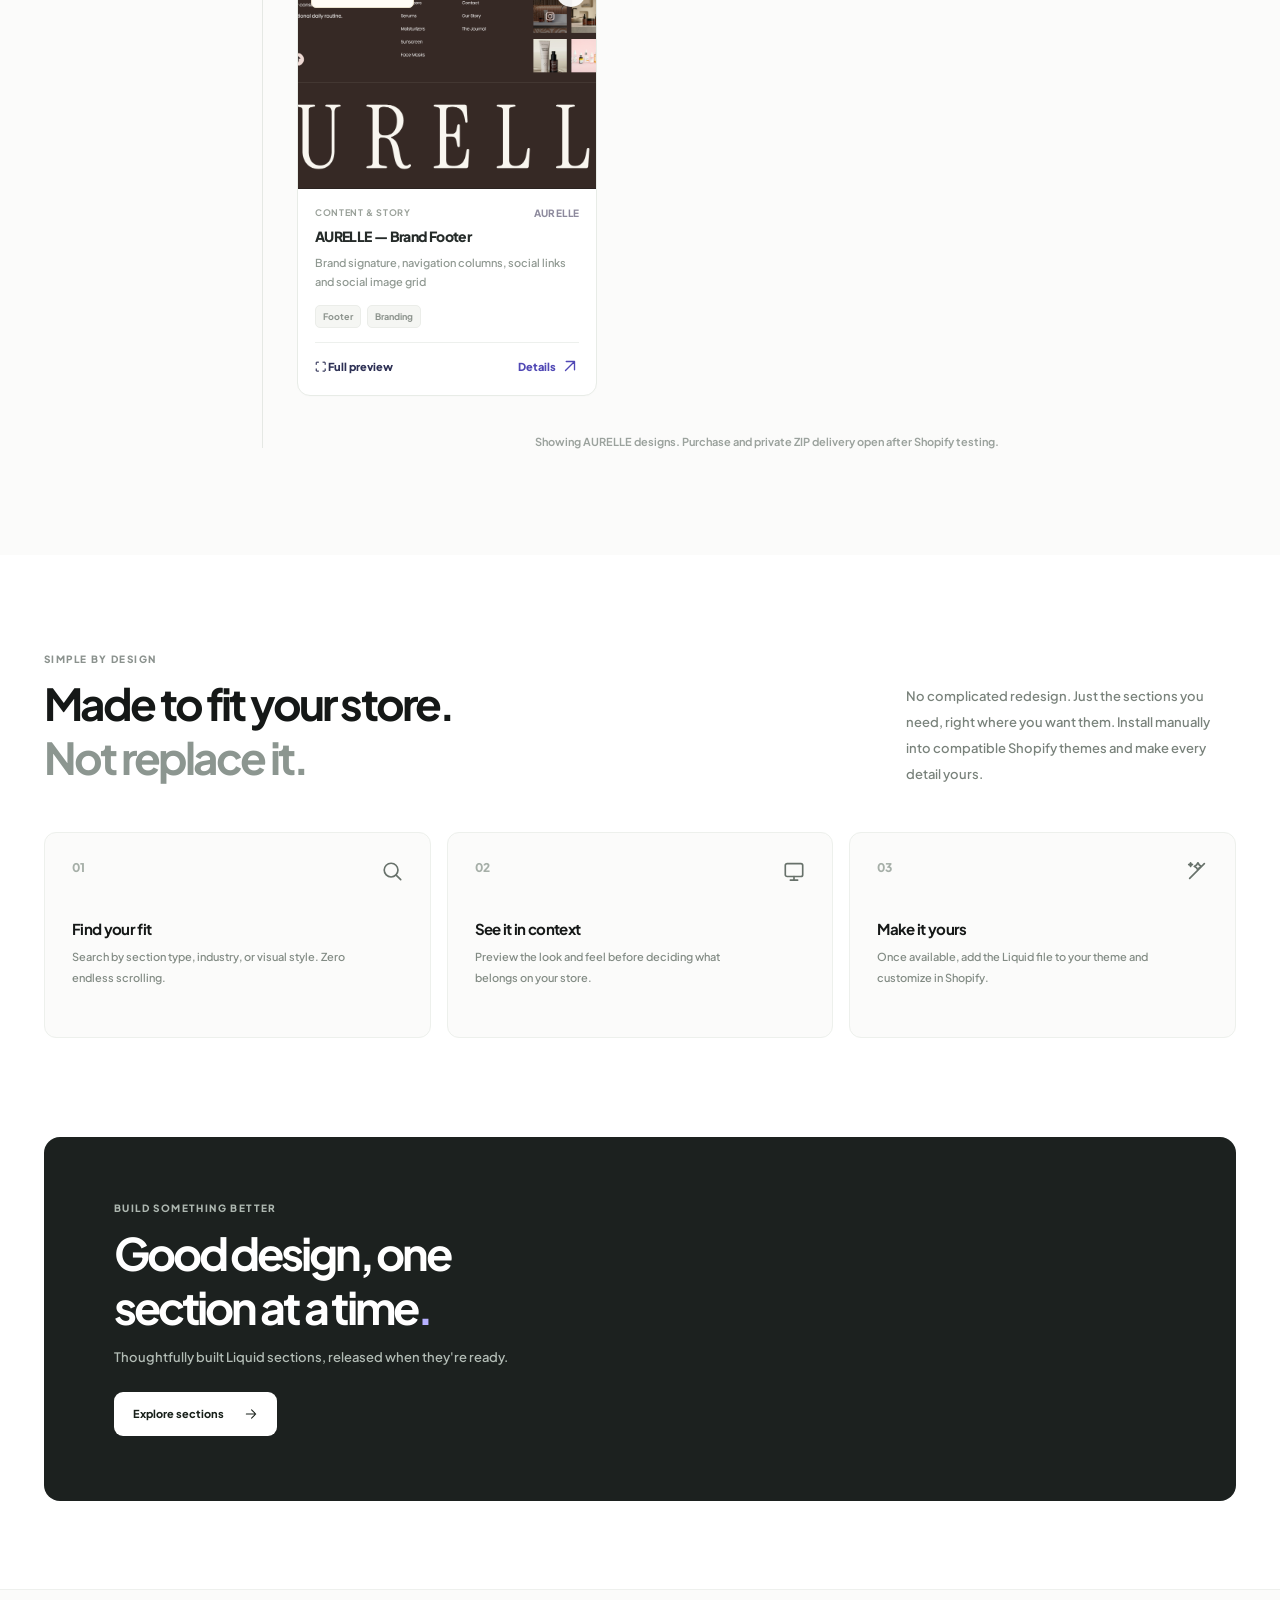
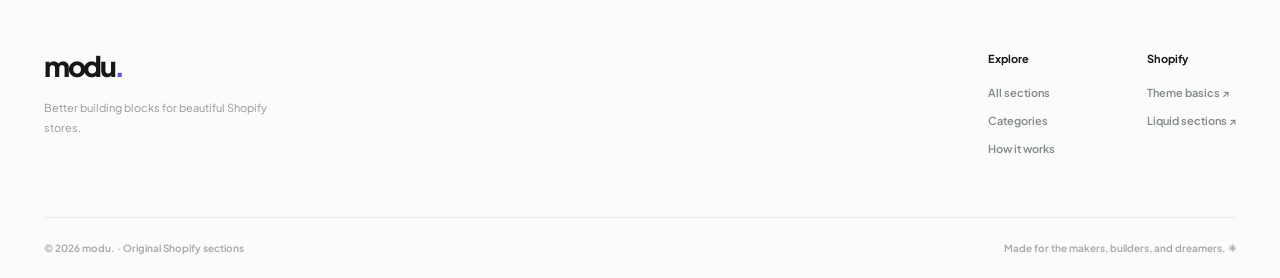
==== commit 8dc6511f: "feat: connect full-screen previews and clean up logo across marketplace" ====
--- a/index.html
+++ b/index.html
@@ -40,7 +40,7 @@
   <a href="#catalog" class="skip-link">Skip to sections</a>
   <header class="site-header" id="top">
     <div class="container nav-inner">
-      <a class="brand" href="#top" aria-label="modu home"><span class="brand-mark"><i></i><i></i><i></i><i></i></span><span>modu<span class="brand-dot">.</span></span><span class="brand-sub">sections</span></a>
+      <a class="brand" href="#top" aria-label="modu home"><span>modu<span class="brand-dot">.</span></span></a>
       <nav class="primary-nav" id="primary-nav" aria-label="Primary navigation">
         <a class="active" href="#catalog">Explore sections</a><a href="#categories">Categories</a><a href="./aurelle.html">AURELLE collection</a><a href="#how-it-works">How it works</a>
       </nav>
@@ -104,8 +104,8 @@
 
     <section class="closing"><div class="container closing-panel"><div><p class="kicker">BUILD SOMETHING BETTER</p><h2>Good design, one<br/>section at a time<span>.</span></h2><p>Thoughtfully built Liquid sections, released when they're ready.</p><a href="#catalog" class="closing-cta">Explore sections <svg class="icon"><use href="#i-arrow"/></svg></a></div></div></section>
   </main>
-  <footer><div class="container footer-main"><div class="footer-brand"><a class="brand" href="#top"><span class="brand-mark"><i></i><i></i><i></i><i></i></span><span>modu<span class="brand-dot">.</span></span></a><p>Better building blocks for beautiful Shopify stores.</p></div><div class="footer-links"><div><strong>Explore</strong><a href="#catalog">All sections</a><a href="#categories">Categories</a><a href="#how-it-works">How it works</a></div><div><strong>Shopify</strong><a href="https://help.shopify.com/en/manual/online-store/themes" target="_blank" rel="noopener noreferrer">Theme basics ↗</a><a href="https://shopify.dev/docs/storefronts/themes/architecture/sections" target="_blank" rel="noopener noreferrer">Liquid sections ↗</a></div></div></div><div class="container footer-bottom"><span>© 2026 modu. · Original Shopify sections</span><span>Made for the makers, builders, and dreamers. ✳</span></div></footer>
-  <div class="modal-overlay" id="modal-overlay" hidden><div class="modal" role="dialog" aria-modal="true" aria-labelledby="modal-name"><div class="modal-header"><span class="modal-eyebrow"><span class="eyebrow-dot"></span> SECTION PREVIEW</span><button type="button" class="modal-close" id="modal-close" aria-label="Close preview"><svg class="icon"><use href="#i-close"/></svg></button></div><div class="modal-content"><div class="modal-preview-column"><div class="modal-preview-toolbar"><div class="preview-device-buttons"><button type="button" class="device active" id="device-desktop"><svg class="icon"><use href="#i-monitor"/></svg> Desktop</button><button type="button" class="device" id="device-mobile"><svg class="icon"><use href="#i-phone"/></svg> Mobile</button></div><span>Real section preview</span></div><div class="modal-scene-container" id="modal-scene-container"></div></div><div class="modal-details" id="modal-details"></div></div></div></div>
+  <footer><div class="container footer-main"><div class="footer-brand"><a class="brand" href="#top"><span>modu<span class="brand-dot">.</span></span></a><p>Better building blocks for beautiful Shopify stores.</p></div><div class="footer-links"><div><strong>Explore</strong><a href="#catalog">All sections</a><a href="#categories">Categories</a><a href="#how-it-works">How it works</a></div><div><strong>Shopify</strong><a href="https://help.shopify.com/en/manual/online-store/themes" target="_blank" rel="noopener noreferrer">Theme basics ↗</a><a href="https://shopify.dev/docs/storefronts/themes/architecture/sections" target="_blank" rel="noopener noreferrer">Liquid sections ↗</a></div></div></div><div class="container footer-bottom"><span>© 2026 modu. · Original Shopify sections</span><span>Made for the makers, builders, and dreamers. ✳</span></div></footer>
+  <div class="modal-overlay" id="modal-overlay" hidden><div class="modal" role="dialog" aria-modal="true" aria-labelledby="modal-name"><div class="modal-header"><span class="modal-eyebrow"><span class="eyebrow-dot"></span> SECTION PREVIEW</span><button type="button" class="modal-close" id="modal-close" aria-label="Close preview"><svg class="icon"><use href="#i-close"/></svg></button></div><div class="modal-content"><div class="modal-preview-column"><div class="modal-preview-toolbar"><div class="preview-device-buttons"><button type="button" class="device active" id="device-desktop"><svg class="icon"><use href="#i-monitor"/></svg> Desktop</button><button type="button" class="device" id="device-mobile"><svg class="icon"><use href="#i-phone"/></svg> Mobile</button></div><a id="modal-full-preview" class="modal-fullscreen" href="./preview.html" target="_blank" rel="noopener noreferrer">⛶ Full-screen preview ↗</a></div><div class="modal-scene-container" id="modal-scene-container"></div></div><div class="modal-details" id="modal-details"></div></div></div></div>
   <div class="mobile-filter-backdrop" id="mobile-filter-backdrop" hidden></div><div class="toast" id="toast" role="status" aria-live="polite"></div>
 <script defer src="app.js"></script>
 </body>
--- a/refined.css
+++ b/refined.css
@@ -255,3 +255,11 @@
 .modal-mobile-pending{display:flex;flex-direction:column;justify-content:center;align-items:center;padding:30px;min-height:310px;text-align:center;background:#f6f4ef;color:#343a35}
 .modal-mobile-pending strong{font-size:17px}.modal-mobile-pending p{font-size:12px;color:#7a817b;max-width:240px;line-height:1.7}
 @media(max-width:700px){.shop-card-footer{align-items:flex-start;flex-wrap:wrap}}
+
+.site-header .brand,.footer-brand .brand{gap:0;font-weight:800;letter-spacing:-.085em;font-size:28px;text-decoration:none}
+.modal-preview-toolbar{flex-wrap:wrap;gap:9px}
+.modal-fullscreen{margin-left:auto;display:inline-flex;align-items:center;gap:7px;font-size:11px;font-weight:800;text-decoration:none;color:#4237a2;padding:11px 13px;border:1px solid #e2dff2;border-radius:8px;background:white}
+.modal-fullscreen:hover{background:#f6f4ff;border-color:#9c93df}
+.shop-card-footer{flex-wrap:wrap;gap:12px}
+.shop-card-footer .full-card-preview{color:#2e3155;font-weight:800}
+@media(max-width:650px){.modal-fullscreen{padding:9px 8px;font-size:10px}.site-header .brand{font-size:26px}}
